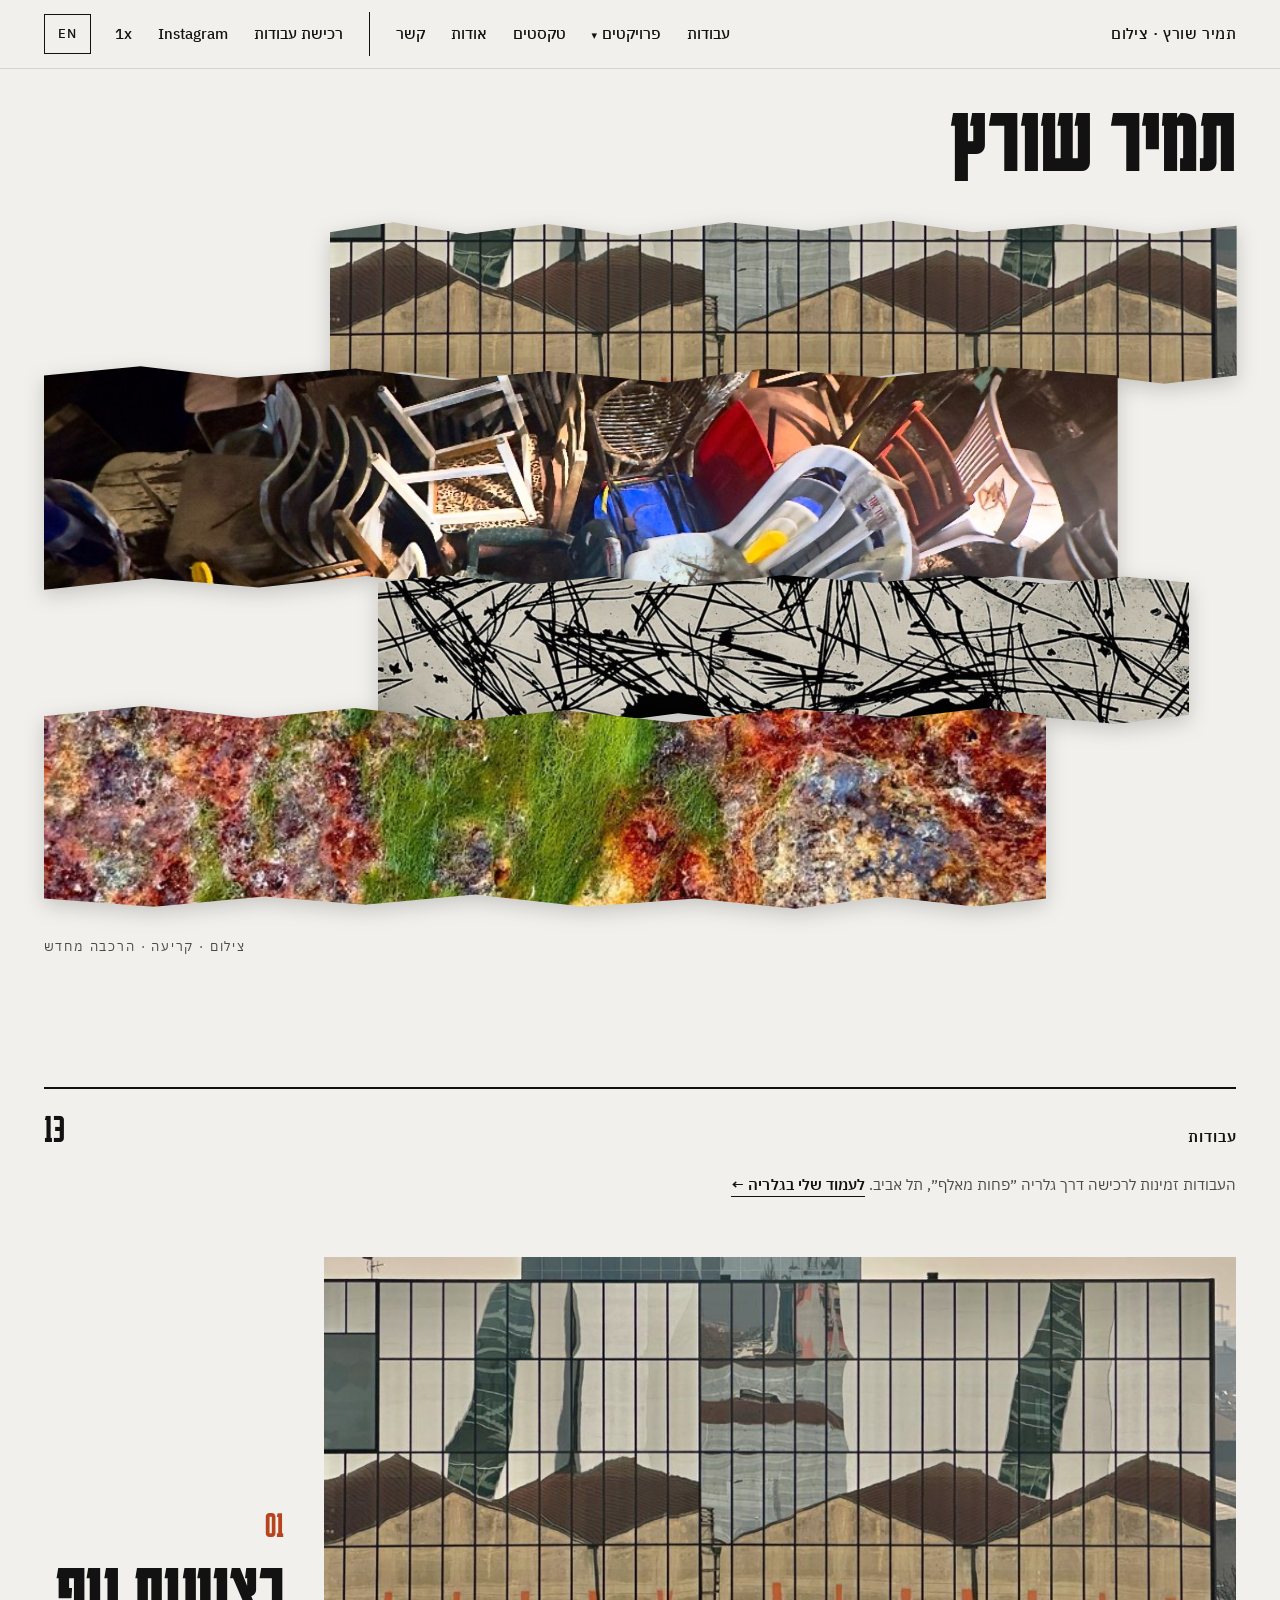
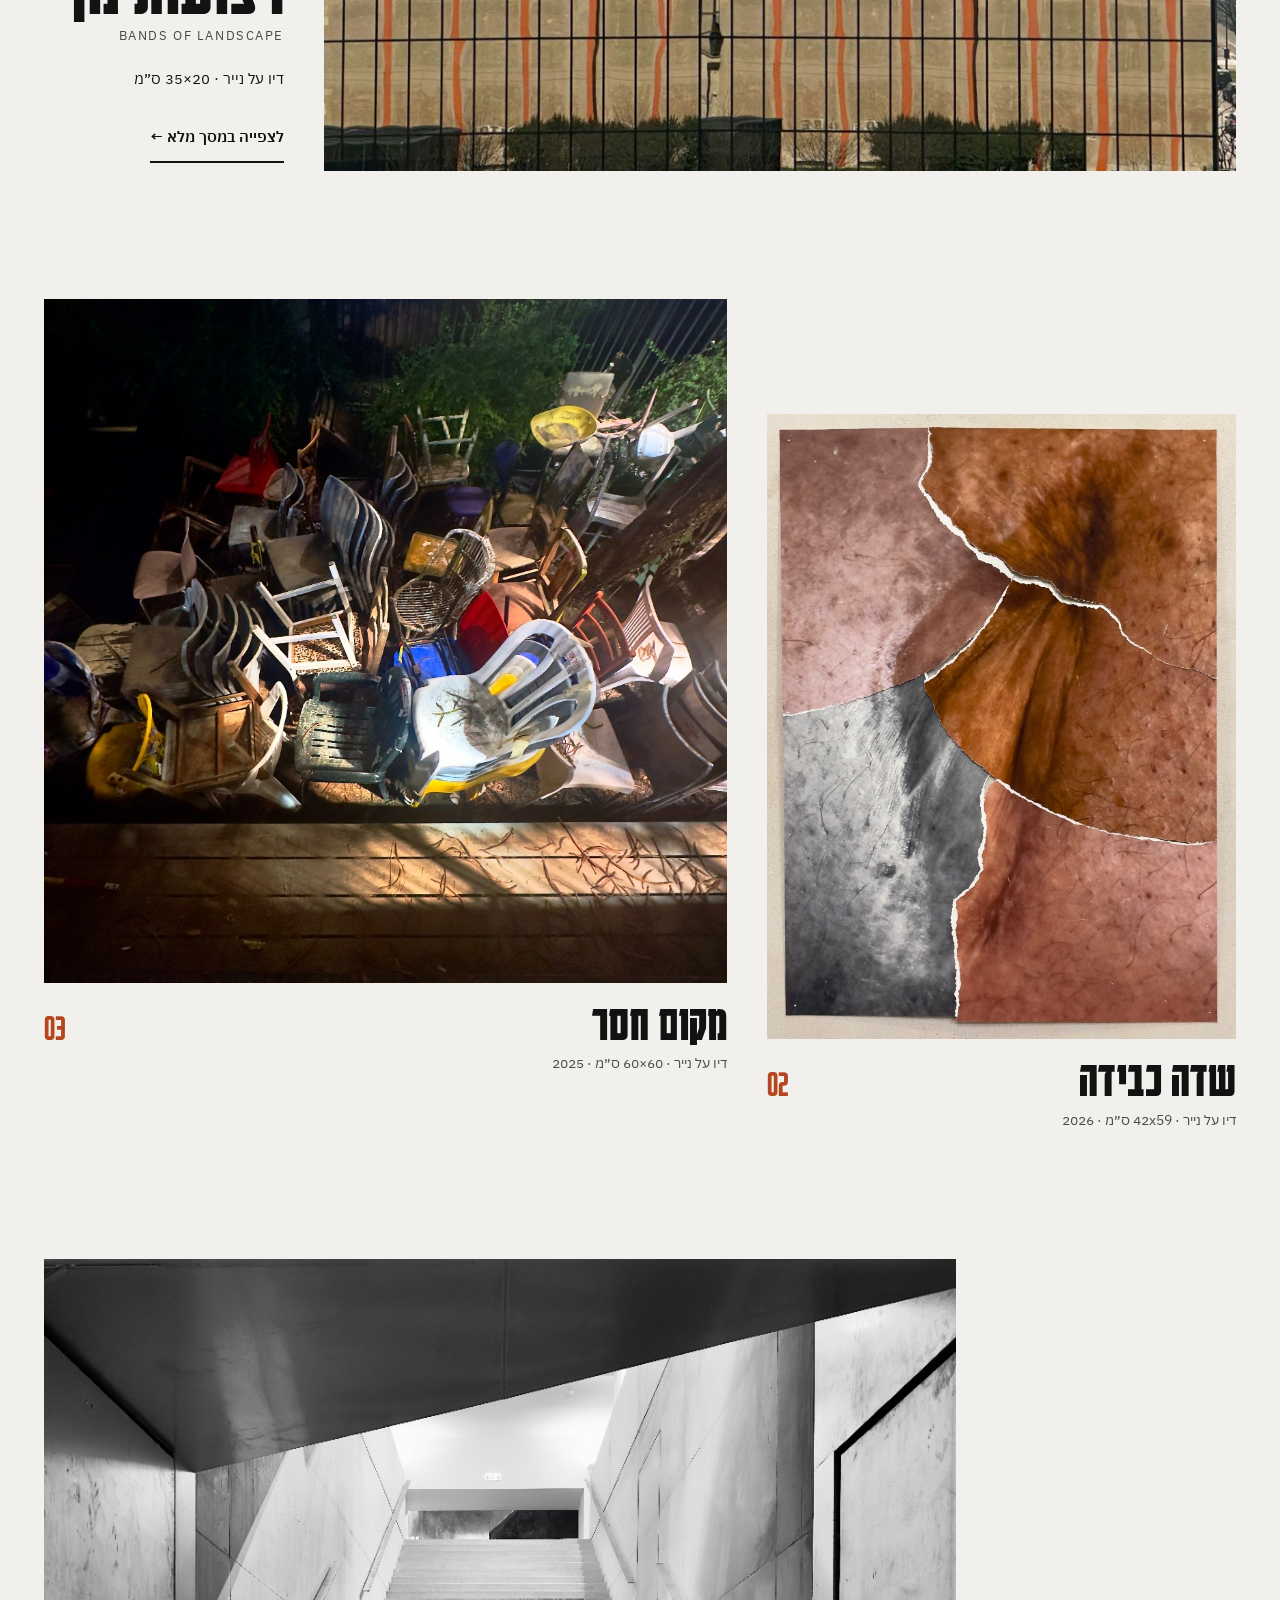
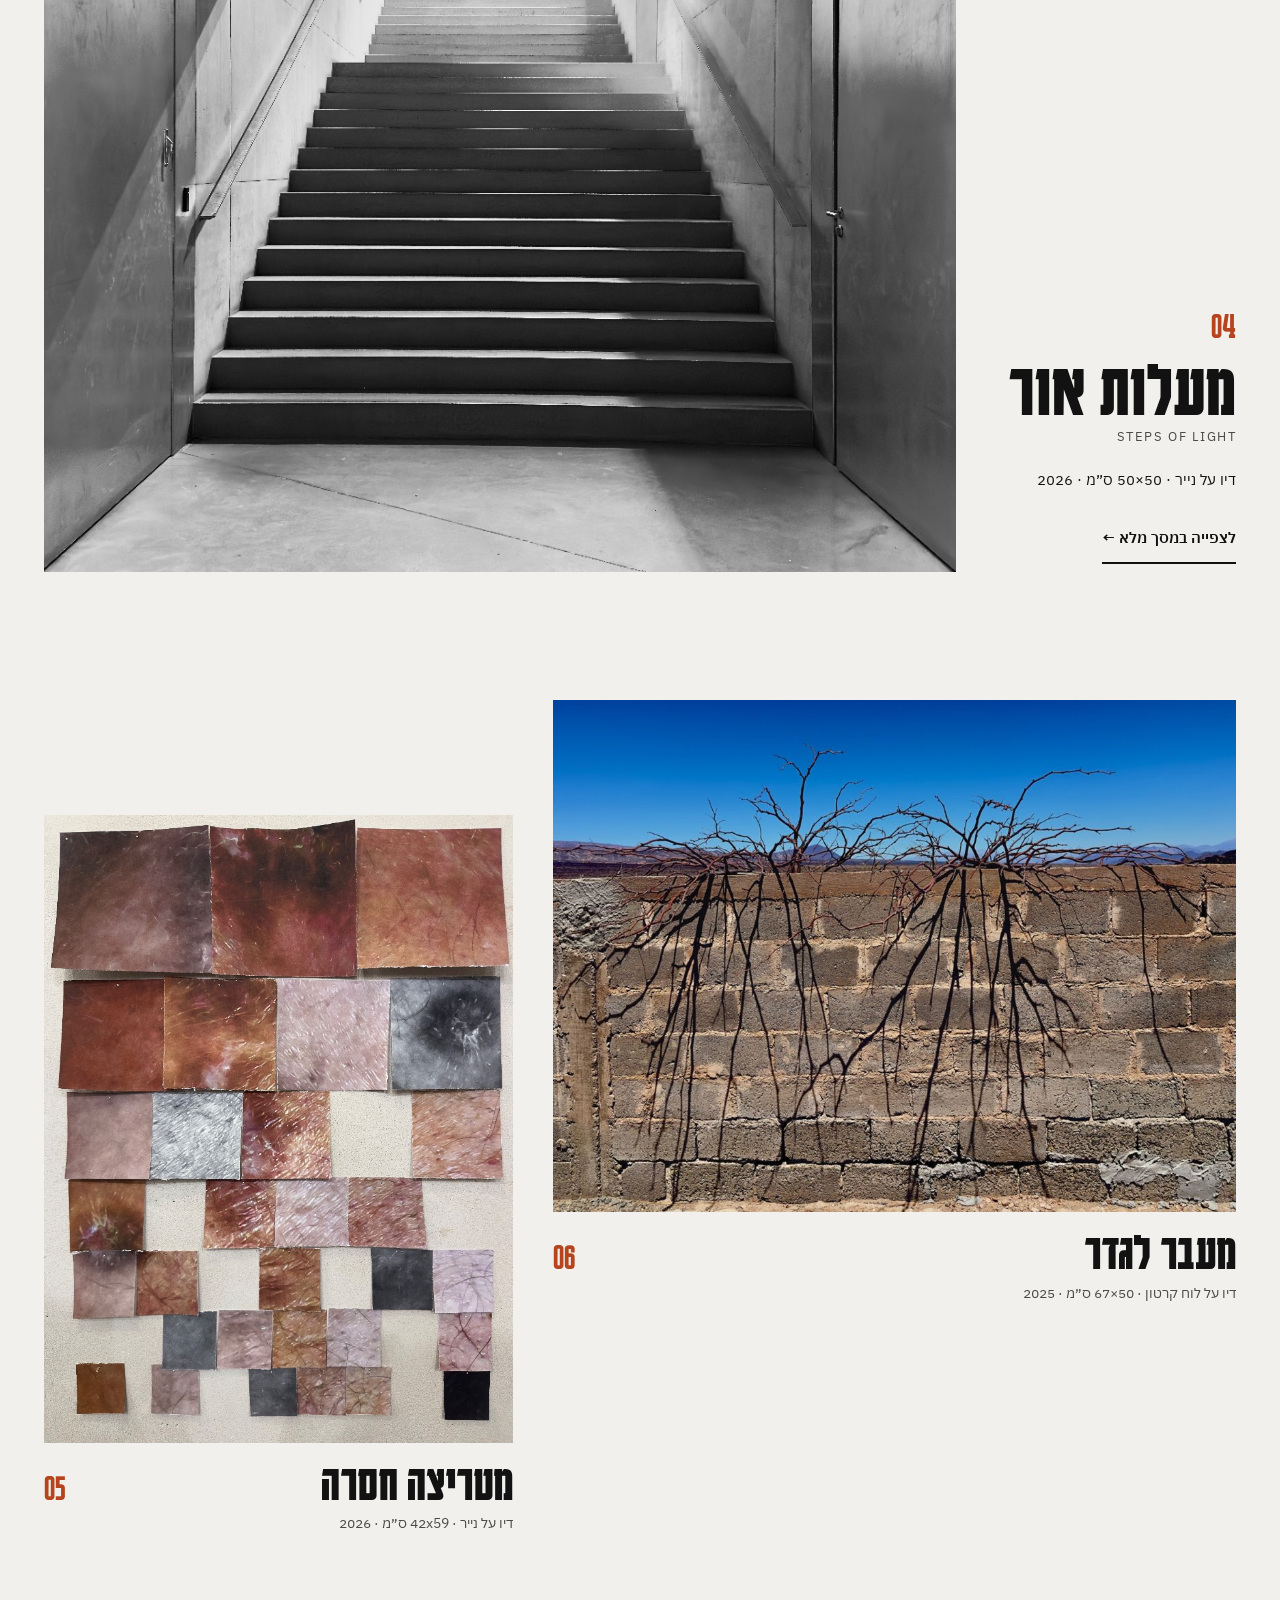
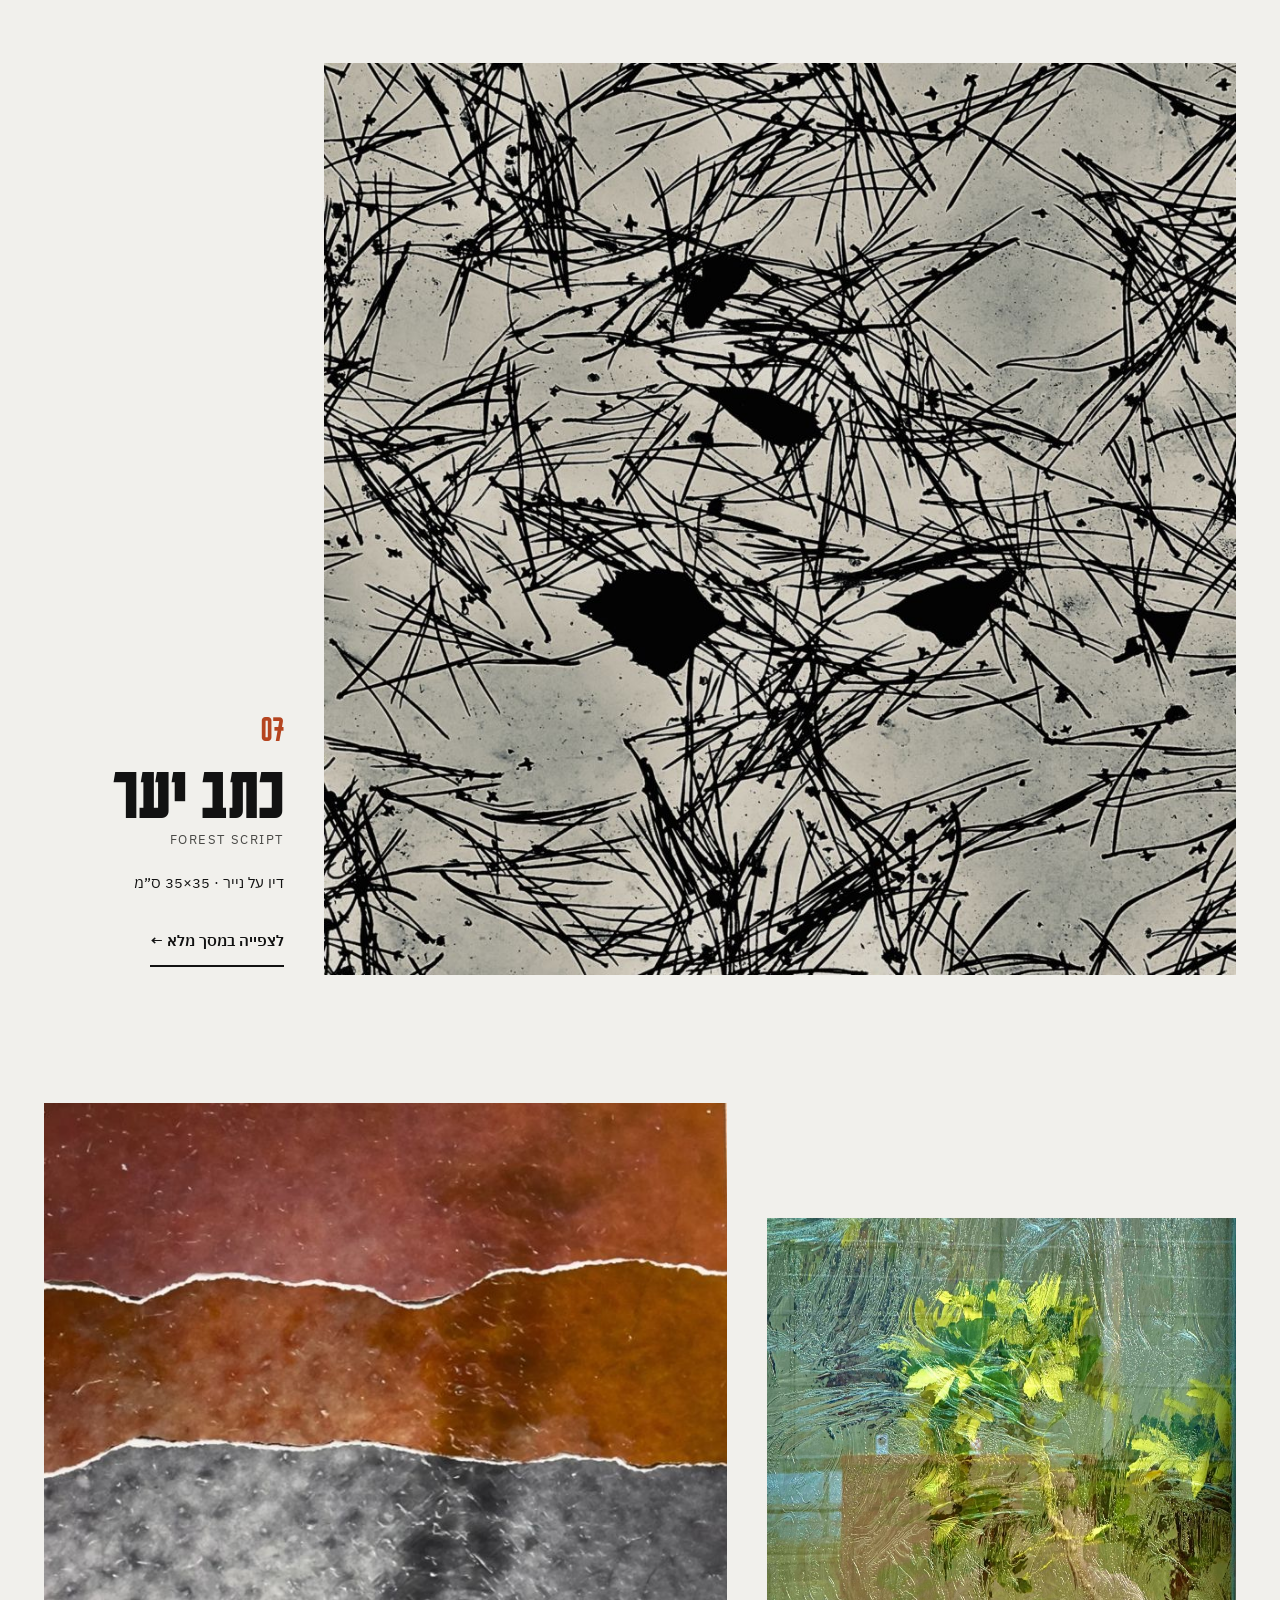
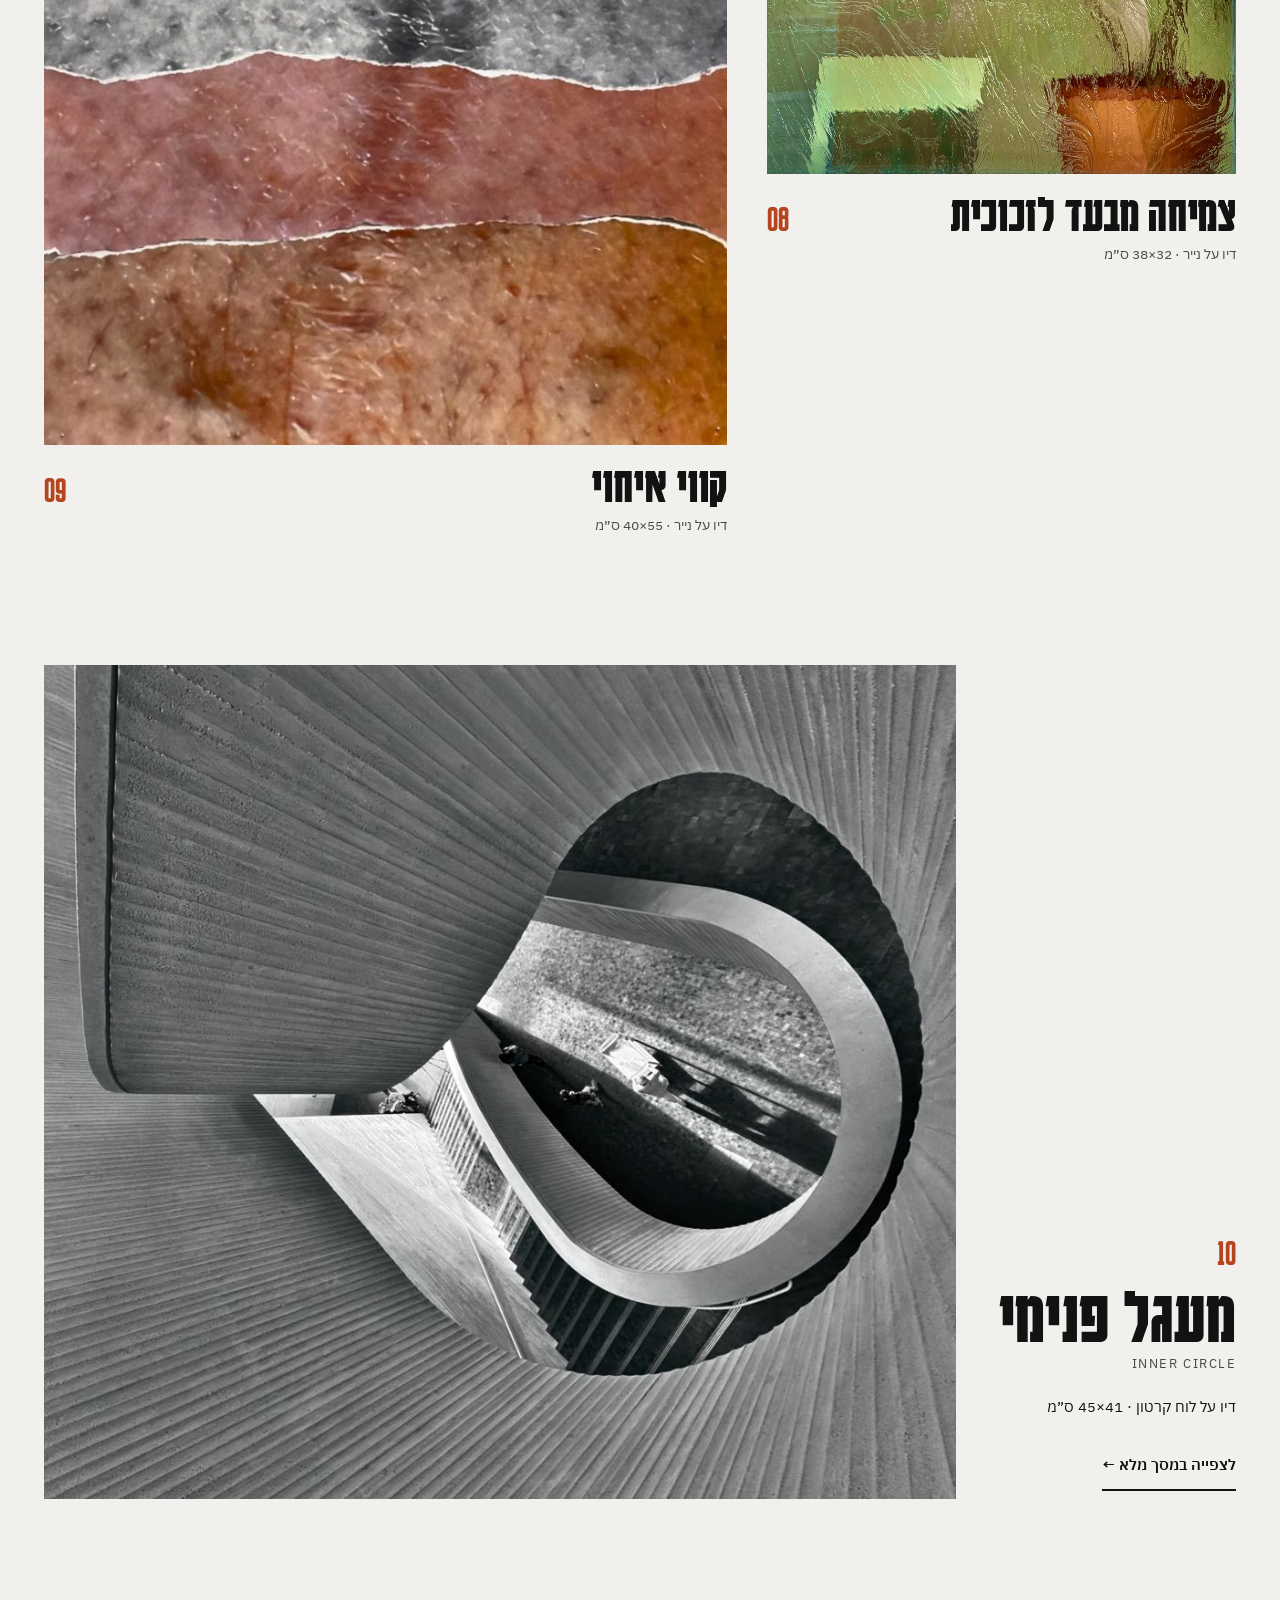
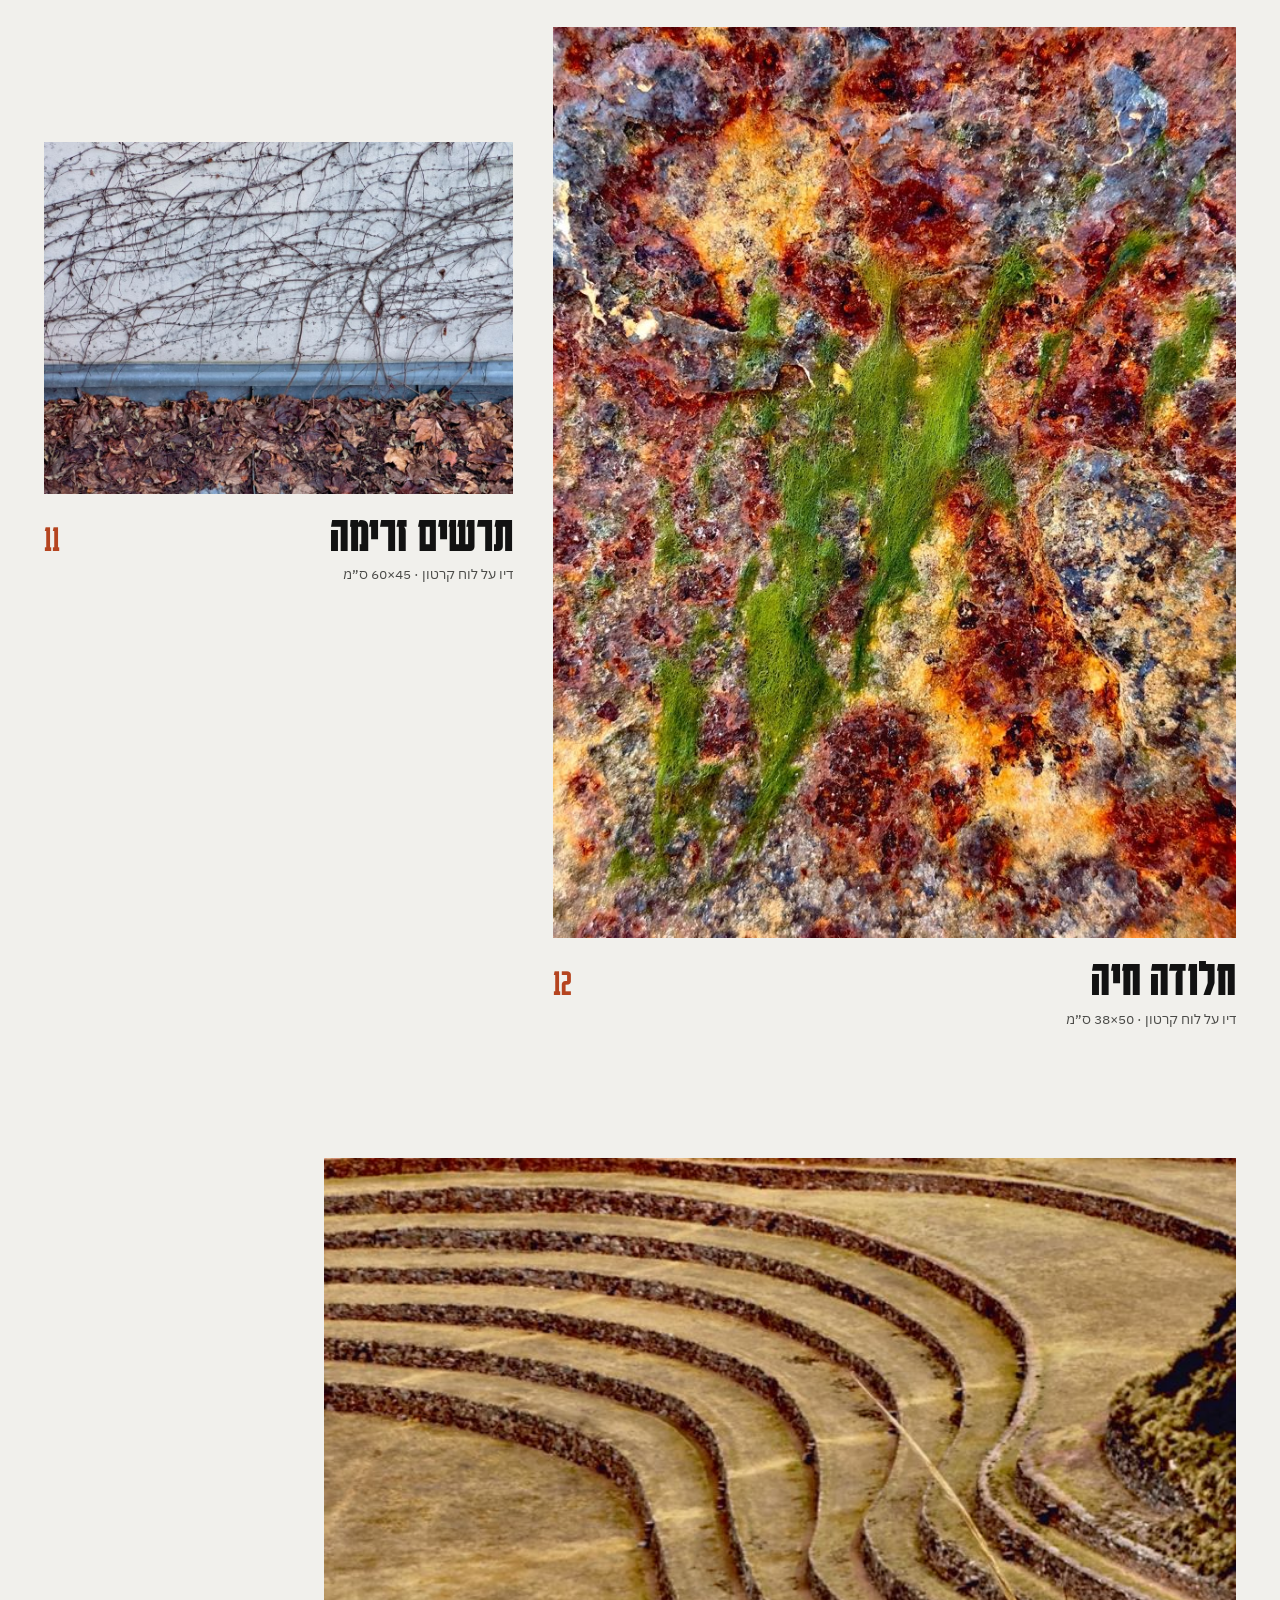
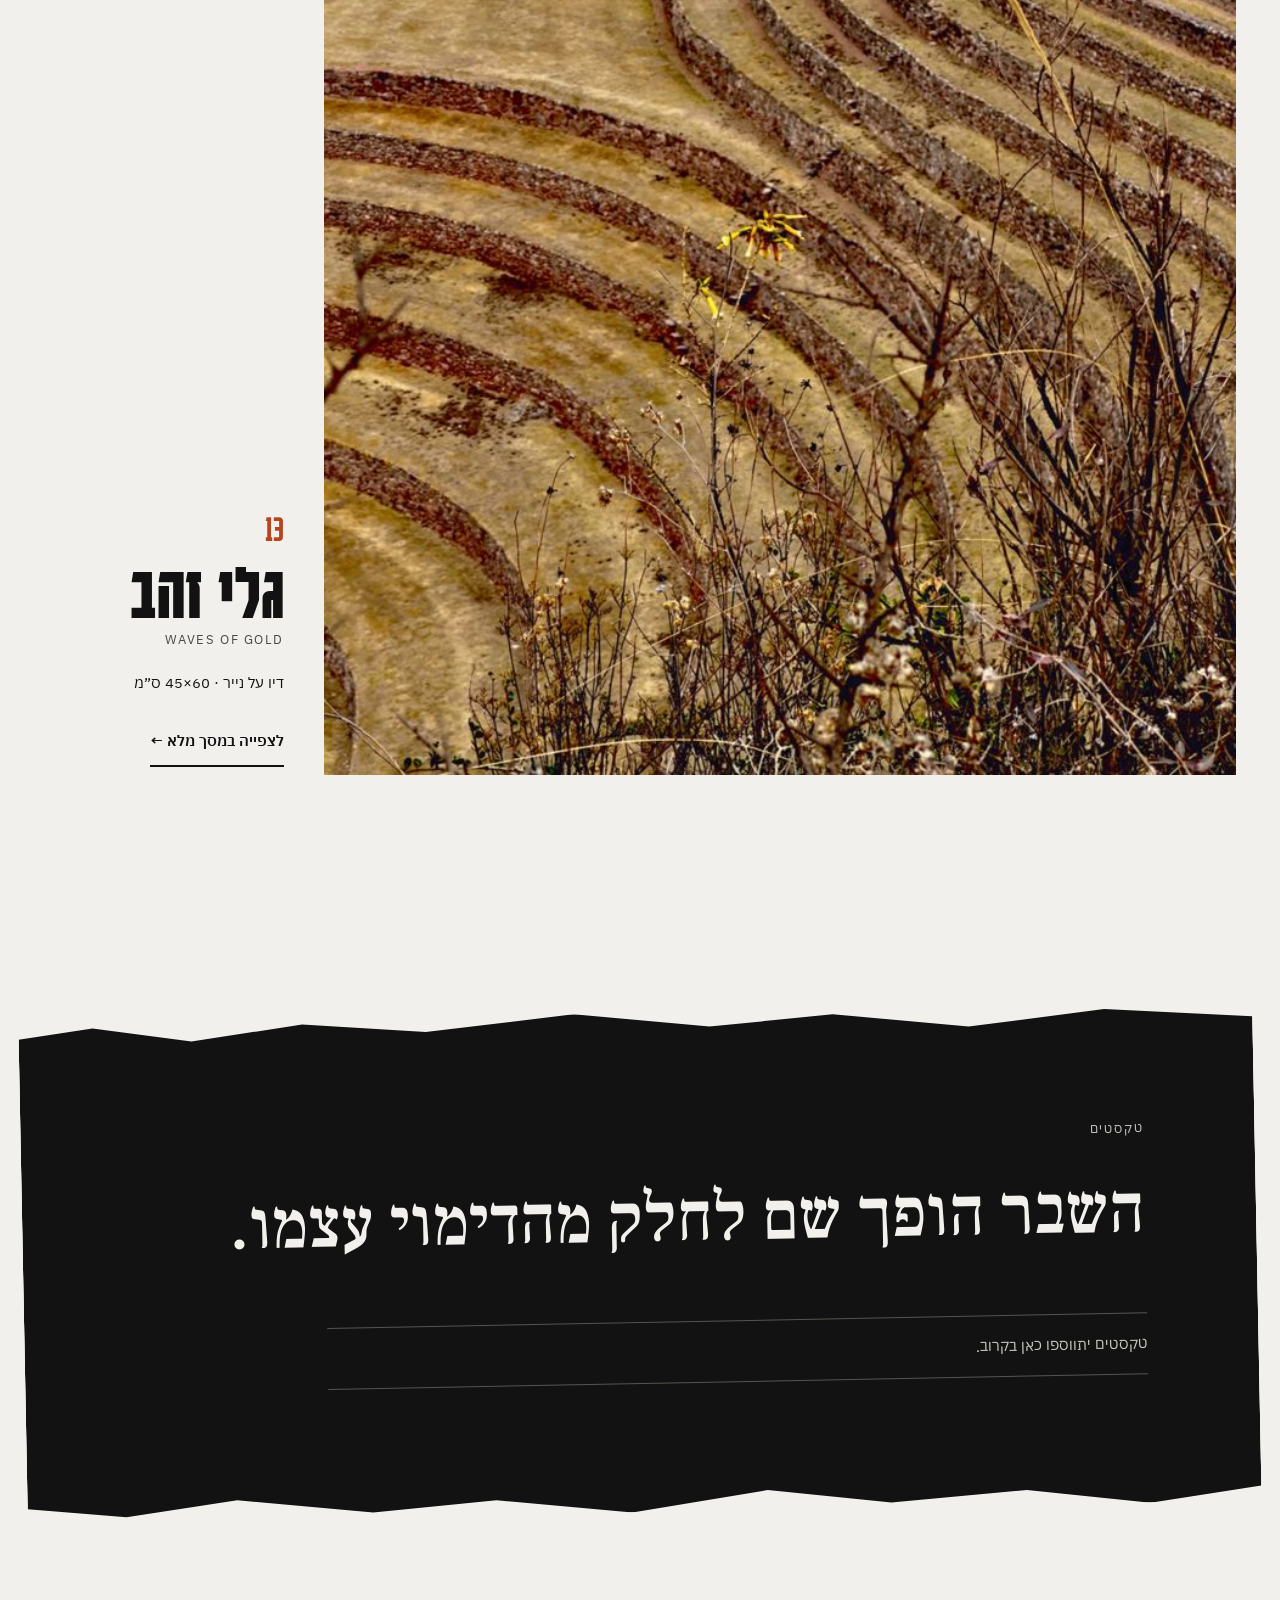
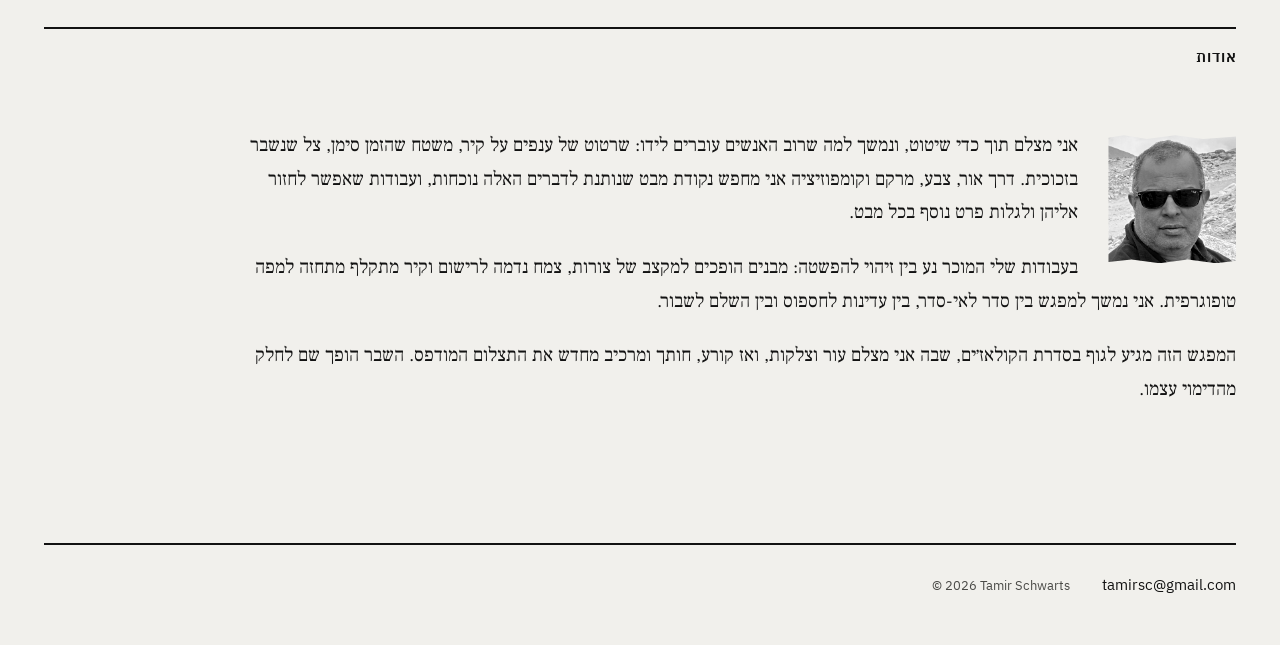
==== index.html @ be144eca "Add per-work display size (auto, large, medium, small) Co-Authored-By: Claude Fable 5.2 <noreply@ant" ====
<!doctype html>
<html lang="he" dir="rtl">
<head>
<meta charset="utf-8">
<meta name="viewport" content="width=device-width, initial-scale=1">
<title>תמיר שורץ · צילום</title>
<meta name="description" content="תמיר שורץ, צלם. עבודות, סדרות וטקסטים. Tamir Schwarts, photographer.">
<meta property="og:title" content="תמיר שורץ · צילום">
<meta property="og:type" content="website">
<meta property="og:image" content="photos/beyond-the-fence-s.jpg">
<link rel="preconnect" href="https://fonts.googleapis.com">
<link rel="preconnect" href="https://fonts.gstatic.com" crossorigin>
<link rel="stylesheet" href="https://fonts.googleapis.com/css2?family=Karantina:wght@400;700&family=IBM+Plex+Sans+Hebrew:wght@400;500;600&family=Frank+Ruhl+Libre:wght@400;500&display=swap">
<link rel="stylesheet" href="assets/style.css?v=20261114183722">
</head>
<body>
<a class="skip" href="#works" data-ui="skip">דלג לעבודות</a>

<nav class="nav">
  <a class="nav-name" href="#top" data-bind="navname"></a>
  <div class="nav-links">
    <a href="#works" data-ui="works">עבודות</a>
    <button type="button" class="nav-btn" id="nav-proj-btn" aria-expanded="false" aria-controls="nav-sub" data-ui="projects" hidden>פרויקטים</button>
    <a href="#writing" data-ui="writing">טקסטים</a>
    <a href="#about" data-ui="about">אודות</a>
    <a href="#contact" data-ui="contact">קשר</a>
    <span class="nav-ext" id="nav-ext"></span>
  </div>
  <button type="button" class="lang" id="lang" aria-label="Switch to English">EN</button>
  <div class="nav-sub" id="nav-sub" hidden></div>
</nav>

<header class="hero" id="top">
  <h1 class="hero-name" id="hero-name"></h1>
  <div class="strips" id="strips"></div>
  <div class="hero-foot">
    <p class="tagline" data-bind="tagline"></p>
    <p class="motto" data-ui="motto">צילום · קריעה · הרכבה מחדש</p>
  </div>
</header>

<main>
  <section class="works" id="works">
    <div class="rule">
      <h2 data-ui="works">עבודות</h2>
      <span class="count" id="count"></span>
    </div>
    <p class="shop-note" id="shop-note"></p>
    <h3 class="proj-title" id="proj-title"></h3>
    <p class="proj-desc" id="proj-desc"></p>
    <div id="plates"></div>
  </section>

  <section class="writing" id="writing">
    <div class="slip">
      <p class="eyebrow" data-ui="writing">טקסטים</p>
      <blockquote data-bind="quote"></blockquote>
      <ul class="text-list" id="text-list"></ul>
    </div>
  </section>

  <section class="about" id="about">
    <div class="rule"><h2 data-ui="about">אודות</h2></div>
    <div class="about-grid">
      <img id="portrait" alt="" loading="lazy">
      <div class="about-body" id="about-body"></div>
    </div>
  </section>
</main>

<footer class="foot" id="contact">
  <div class="foot-links" id="foot-links"></div>
</footer>

<dialog class="viewer" id="viewer" aria-label="work">
  <button type="button" class="v-close" id="v-close" aria-label="Close">×</button>
  <button type="button" class="v-nav v-prev" id="v-prev" aria-label="Previous">→</button>
  <img id="v-img" alt="">
  <button type="button" class="v-nav v-next" id="v-next" aria-label="Next">←</button>
  <div class="v-cap">
    <span class="v-num" id="v-num"></span>
    <span class="v-title" id="v-title"></span>
    <span class="v-meta" id="v-meta"></span>
  </div>
</dialog>

<dialog class="reader" id="reader">
  <button type="button" class="v-close" id="r-close" aria-label="Close">×</button>
  <article id="r-body"></article>
</dialog>

<script src="assets/app.js?v=20261114183722"></script>
</body>
</html>
---- assets/style.css ----
:root {
  --paper: #f1f0ec;
  --ink: #121212;
  --mute: #4a4a47;
  --accent: #b5441f;
  --pad: clamp(18px, 3.4vw, 48px);
  --display: 'Karantina', 'Arial Narrow', sans-serif;
  --sans: 'IBM Plex Sans Hebrew', system-ui, sans-serif;
  --serif: 'Frank Ruhl Libre', Georgia, serif;
}
* { box-sizing: border-box; }
html { scroll-behavior: smooth; overflow-x: clip; scroll-padding-top: 96px; }
body { margin: 0; background: var(--paper); color: var(--ink); font-family: var(--sans); font-size: 16px; line-height: 1.6; overflow-x: clip; }
img { display: block; max-width: 100%; }
a { color: inherit; text-decoration: none; }
a:hover { color: var(--accent); }
button { font: inherit; color: inherit; cursor: pointer; }
:focus-visible { outline: 3px solid var(--accent); outline-offset: 3px; }
.skip { position: absolute; inset-inline-start: -999px; top: 0; background: var(--ink); color: var(--paper); padding: 10px 16px; z-index: 50; }
.skip:focus { inset-inline-start: 0; }

/* nav */
.nav { position: sticky; top: 0; z-index: 20; background: var(--paper); border-bottom: 1px solid #d6d4cc; display: flex; justify-content: space-between; align-items: center; flex-wrap: wrap; gap: 4px 24px; padding: 12px var(--pad); font-size: 15px; font-weight: 500; }
.nav-name { letter-spacing: .04em; }
.nav-links { display: flex; flex-wrap: wrap; align-items: center; gap: 4px 26px; margin-inline-start: auto; }
.nav-btn { background: none; border: 0; padding: 10px 0; font-weight: 500; }
.nav-btn::after { content: '▾'; display: inline-block; margin-inline-start: 5px; font-size: 11px; transition: transform .2s; }
.nav-btn[aria-expanded="true"]::after { transform: rotate(180deg); }
.nav-btn:hover { color: var(--accent); }
.nav-btn[hidden], .nav-sub[hidden] { display: none; }
.nav-sub { order: 9; flex-basis: 100%; display: flex; flex-wrap: wrap; gap: 0 28px; padding: 6px 0 4px; border-top: 1px solid #d6d4cc; font-family: var(--display); font-size: 30px; line-height: 1; }
.nav-sub a { padding: 9px 0; }
.nav-sub a[aria-current] { color: var(--accent); }
.nav-ext { display: contents; }
.nav-ext a:first-child { border-inline-start: 1.5px solid var(--ink); padding-inline-start: 26px; }
.nav-links a { padding: 10px 0; }
.lang { background: none; border: 1.5px solid var(--ink); padding: 8px 13px; min-width: 44px; min-height: 40px; font-size: 13px; letter-spacing: .08em; }
.lang:hover { background: var(--ink); color: var(--paper); }

/* hero */
.hero { padding: 0 var(--pad) clamp(48px, 7vw, 90px); }
.hero-name { margin: 0; padding-top: clamp(8px, 2vw, 28px); font-family: var(--display); font-weight: 700; font-size: clamp(54px, 7.5vw, 112px); line-height: .9; letter-spacing: 0; }
.hero-name span { display: inline; }
.hero-name span + span::before { content: ' '; }
html[lang="en"] .hero-name { text-transform: uppercase; }
.strips { position: relative; margin-top: clamp(20px, 3vw, 44px); display: flex; flex-direction: column; }
.strip { display: block; padding: 0; border: 0; background: none; margin-top: -22px; will-change: transform; filter: drop-shadow(0 6px 10px rgba(0,0,0,.18)); }
.strip:first-child { margin-top: 0; }
.strip span { display: block; height: 100%; overflow: hidden; }
.strip img { width: 100%; height: 100%; object-fit: cover; transition: transform .6s ease; }
.strip:hover img { transform: scale(1.04); }
.strip:nth-child(1) { height: clamp(110px, 13vw, 200px); width: 76%; }
.strip:nth-child(2) { height: clamp(140px, 18vw, 270px); width: 90%; margin-inline-start: 10%; }
.strip:nth-child(3) { height: clamp(100px, 12vw, 180px); width: 68%; margin-inline-start: 4%; }
.strip:nth-child(4) { height: clamp(130px, 16vw, 240px); width: 84%; margin-inline-start: 16%; }
.strip:nth-child(1) span { clip-path: polygon(0 8%, 7% 2%, 15% 9%, 24% 3%, 33% 10%, 44% 2%, 53% 7%, 62% 1%, 71% 8%, 82% 3%, 91% 9%, 100% 4%, 100% 94%, 92% 99%, 83% 93%, 73% 98%, 64% 92%, 55% 99%, 45% 94%, 36% 100%, 26% 93%, 17% 98%, 8% 92%, 0 97%); }
.strip:nth-child(2) span { clip-path: polygon(0 5%, 9% 1%, 18% 6%, 29% 2%, 38% 7%, 47% 3%, 58% 8%, 67% 2%, 78% 6%, 88% 1%, 100% 5%, 100% 96%, 90% 92%, 80% 98%, 69% 93%, 60% 99%, 49% 94%, 40% 98%, 30% 92%, 20% 97%, 10% 93%, 0 98%); }
.strip:nth-child(3) span { clip-path: polygon(0 7%, 8% 2%, 19% 8%, 28% 3%, 39% 9%, 50% 2%, 61% 7%, 72% 2%, 83% 8%, 92% 3%, 100% 7%, 100% 93%, 91% 99%, 81% 94%, 70% 100%, 59% 93%, 48% 98%, 37% 92%, 27% 99%, 16% 94%, 7% 99%, 0 94%); }
.strip:nth-child(4) span { clip-path: polygon(0 6%, 10% 1%, 21% 7%, 31% 2%, 42% 8%, 52% 3%, 63% 9%, 74% 2%, 85% 7%, 94% 2%, 100% 6%, 100% 95%, 93% 99%, 84% 94%, 75% 100%, 65% 95%, 54% 99%, 43% 93%, 32% 98%, 22% 94%, 11% 99%, 0 95%); }
.hero-foot { display: flex; justify-content: flex-end; align-items: baseline; flex-wrap: wrap; gap: 12px 32px; margin-top: 28px; }
.tagline:empty { display: none; }
.tagline { margin: 0; max-width: 34em; font-size: clamp(16px, 1.4vw, 19px); }
.motto { margin: 0; font-size: 13px; letter-spacing: .14em; text-transform: uppercase; color: var(--mute); }

/* section rule */
.rule { display: flex; justify-content: space-between; align-items: baseline; border-top: 2px solid var(--ink); padding-top: 16px; margin-bottom: clamp(32px, 5vw, 60px); }
.rule h2 { margin: 0; font-size: 15px; font-weight: 600; letter-spacing: .06em; }
.count { font-family: var(--display); font-size: 44px; line-height: 1; }

/* works */
.proj-title { margin: 0 0 14px; font-family: var(--display); font-weight: 700; font-size: clamp(48px, 6vw, 84px); line-height: .9; }
.proj-title:empty { display: none; }
.proj-desc { margin: 0 0 clamp(32px, 5vw, 60px); max-width: 40em; font-family: var(--serif); font-size: clamp(18px, 1.5vw, 21px); line-height: 1.7; white-space: pre-line; }
.proj-desc:empty { display: none; }
.shop-note { margin: calc(-1 * clamp(12px, 3vw, 36px)) 0 clamp(32px, 5vw, 60px); font-size: 15px; color: var(--mute); }
.shop-note:empty { display: none; }
.shop-note a { color: var(--ink); font-weight: 600; border-bottom: 1.5px solid var(--ink); padding-bottom: 2px; white-space: nowrap; }
.shop-note a:hover { color: var(--accent); border-color: var(--accent); }
.works { padding: 40px var(--pad) clamp(60px, 9vw, 110px); }
.plate { margin-bottom: clamp(70px, 10vw, 130px); }
.plate-one { display: flex; flex-wrap: wrap; gap: 24px 40px; align-items: flex-end; }
.plate-one.flip { flex-direction: row-reverse; }
.plate-one .frame { flex: 999 1 520px; }
.plate-one .cap { flex: 1 1 240px; padding-bottom: 8px; }
.plate-two { display: flex; flex-wrap: wrap; gap: 48px 40px; align-items: flex-start; }
.plate-two.flip { flex-direction: row-reverse; }
.plate-two .work:first-child { flex: 1 1 280px; padding-top: clamp(0px, 9vw, 130px); }
.plate-two .work:last-child { flex: 1.5 1 400px; }
.work { min-width: 0; }
.plate-two:has(.sz-small, .sz-medium) { justify-content: space-between; }
.plate-two .work.sz-small { flex: 0 1 32%; }
.plate-two .work.sz-medium { flex: 0 1 56%; }
.plate-one.sz-medium .frame { flex: 0 1 56%; }
.plate-one.sz-small .frame { flex: 0 1 32%; }
.frame { position: relative; display: block; width: 100%; padding: 0; border: 0; background: #dedcd5; min-width: 0; cursor: zoom-in; }
.frame img { width: 100%; height: auto; transition: opacity .5s ease; }
.frame:hover img { opacity: .9; }
.cap .n { display: block; margin-bottom: 10px; font-family: var(--display); font-size: 40px; line-height: 1; color: var(--accent); }
.cap h3 { margin: 0 0 4px; font-family: var(--display); font-weight: 700; font-size: clamp(54px, 6vw, 90px); line-height: .9; }
.cap .alt { margin: 0 0 20px; font-size: 13px; letter-spacing: .12em; text-transform: uppercase; color: var(--mute); }
.cap .meta { margin: 0; font-size: 15px; }
.open { display: inline-block; margin-top: 22px; padding: 12px 0; border: 0; border-bottom: 2px solid var(--ink); background: none; font-weight: 600; font-size: 15px; }
.open:hover { color: var(--accent); border-color: var(--accent); }
.cap-row { display: flex; justify-content: space-between; align-items: baseline; gap: 16px; margin-top: 14px; }
.cap-row h3 { margin: 0; font-family: var(--display); font-weight: 700; font-size: clamp(40px, 4vw, 56px); line-height: 1; }
.cap-row .n { font-family: var(--display); font-size: 40px; line-height: 1; color: var(--accent); }
.sub { margin: 4px 0 0; font-size: 14px; color: var(--mute); }

/* writing */
.writing { padding: 0 clamp(8px, 1.8vw, 24px) clamp(70px, 9vw, 120px); }
.slip { background: var(--ink); color: var(--paper); padding: clamp(70px, 9vw, 120px) 9% clamp(80px, 10vw, 130px); transform: rotate(-1.1deg); clip-path: polygon(0 3%, 6% 1%, 14% 4%, 23% 1%, 33% 3%, 45% 0, 56% 3%, 66% 1%, 77% 4%, 88% 1%, 100% 3%, 100% 97%, 91% 100%, 81% 97%, 70% 99%, 60% 96%, 49% 100%, 38% 97%, 28% 99%, 17% 96%, 8% 99%, 0 97%); }
.eyebrow { margin: 0 0 32px; font-size: 13px; letter-spacing: .14em; color: #c9c7c0; }
.slip blockquote { margin: 0; max-width: 16em; font-family: var(--serif); font-weight: 500; font-size: clamp(34px, 5.4vw, 80px); line-height: 1.12; }
.text-list { list-style: none; margin: clamp(40px, 5vw, 70px) 0 0; padding: 0; max-width: 820px; }
.text-list li { border-top: 1px solid #55554f; }
.text-list li:last-child { border-bottom: 1px solid #55554f; }
.text-list a { display: flex; justify-content: space-between; align-items: baseline; gap: 20px; padding: 18px 0; font-family: var(--serif); font-size: clamp(20px, 2.2vw, 28px); }
.text-list a:hover { color: #f0a47f; }
.text-list time { font-family: var(--sans); font-size: 13px; color: #c9c7c0; white-space: nowrap; }
.text-list .empty { padding: 18px 0; color: #c9c7c0; font-size: 15px; }

/* about */
.about { padding: 0 var(--pad) clamp(70px, 9vw, 120px); }
.about-grid { display: flow-root; max-width: 62em; }
.about-grid img { float: inline-start; width: clamp(96px, 10vw, 128px); aspect-ratio: 1; object-fit: cover; margin-block: 6px 12px; margin-inline-end: clamp(18px, 2.4vw, 32px); filter: grayscale(1) contrast(1.05); clip-path: polygon(0 2%, 12% 0, 30% 3%, 52% 0, 74% 3%, 100% 1%, 100% 98%, 84% 100%, 62% 97%, 40% 100%, 18% 97%, 0 99%); }
.about-body { font-family: var(--serif); font-size: clamp(18px, 1.5vw, 21px); line-height: 1.75; }
.about-body p { margin: 0 0 1.1em; }
html[lang="en"] .about-body { font-family: var(--sans); font-size: 14px; line-height: 1.7; }

/* footer */
.foot { border-top: 2px solid var(--ink); margin: 0 var(--pad); padding: 20px 0 40px; }
.foot-links { display: flex; flex-wrap: wrap; align-items: baseline; gap: 4px 32px; font-size: 15px; }
.foot-links small { margin-inline-start: auto; }
.foot-links a { padding: 8px 0; }
.foot-links small { color: var(--mute); font-size: 13px; padding-top: 8px; }

/* viewer */
dialog { border: 0; padding: 0; max-width: none; max-height: none; }
dialog::backdrop { background: #0c0c0c; }
.viewer[open] { display: grid; grid-template: 1fr auto / auto 1fr auto; width: 100vw; height: 100vh; height: 100dvh; background: #0c0c0c; color: #f1f0ec; }
.viewer img { grid-area: 1 / 1 / 2 / 4; place-self: center; max-width: 100%; max-height: 100%; min-height: 0; object-fit: contain; padding: clamp(12px, 3vw, 44px) clamp(12px, 6vw, 96px) 0; }
.v-close { position: absolute; top: 10px; inset-inline-end: 12px; z-index: 3; width: 48px; height: 48px; background: none; border: 0; font-size: 34px; line-height: 1; color: inherit; }
.v-nav { z-index: 2; align-self: center; width: 52px; height: 72px; background: none; border: 0; font-size: 26px; color: #f1f0ec; }
.v-prev { grid-area: 1 / 1; }
.v-next { grid-area: 1 / 3; }
.v-nav:hover, .v-close:hover { color: #f0a47f; }
.v-cap { grid-area: 2 / 1 / 3 / 4; display: flex; flex-wrap: wrap; align-items: baseline; gap: 6px 22px; padding: 16px var(--pad) 20px; font-size: 14px; }
.v-num { font-family: var(--display); font-size: 30px; line-height: 1; color: #f0a47f; }
.v-title { font-family: var(--display); font-weight: 700; font-size: 34px; line-height: 1; }
.v-meta { color: #c9c7c0; }

/* reader */
.reader[open] { width: 100vw; height: 100vh; height: 100dvh; background: var(--paper); color: var(--ink); overflow-y: auto; }
.reader article { max-width: 680px; margin: 0 auto; padding: clamp(80px, 10vw, 130px) 24px 120px; }
.reader h1 { margin: 0 0 12px; font-family: var(--display); font-weight: 700; font-size: clamp(64px, 9vw, 120px); line-height: .88; }
.reader time { display: block; margin-bottom: 44px; font-size: 13px; letter-spacing: .1em; color: var(--mute); }
.reader p { margin: 0 0 1.2em; font-family: var(--serif); font-size: clamp(19px, 1.6vw, 22px); line-height: 1.8; white-space: pre-line; }
.reader figure { margin: 48px calc(-1 * clamp(0px, 8vw, 120px)); }
.reader figcaption { margin-top: 10px; font-size: 13px; color: var(--mute); }

@media (max-width: 640px) {
  .plate-two .work, .plate-one .frame { flex-basis: 100% !important; }
  html { scroll-padding-top: 110px; }
  .nav { padding: 8px var(--pad) 4px; }
  .nav-links { flex-wrap: nowrap; width: 100%; overflow-x: auto; white-space: nowrap; gap: 20px; scrollbar-width: none; font-size: 14px; }
  .nav-links::-webkit-scrollbar { display: none; }
  .nav-ext a:first-child { padding-inline-start: 20px; }
  .lang { order: 1; min-height: 36px; padding: 5px 11px; }
  .nav-links { order: 2; margin-inline-start: 0; }
  .v-nav { position: absolute; bottom: 64px; height: 48px; }
  .v-prev { inset-inline-start: 4px; } .v-next { inset-inline-end: 4px; }
  .viewer img { padding: 56px 8px 0; }
}
@media (prefers-reduced-motion: reduce) {
  html { scroll-behavior: auto; }
  .strip, .strip img, .frame img { transition: none; transform: none !important; }
}
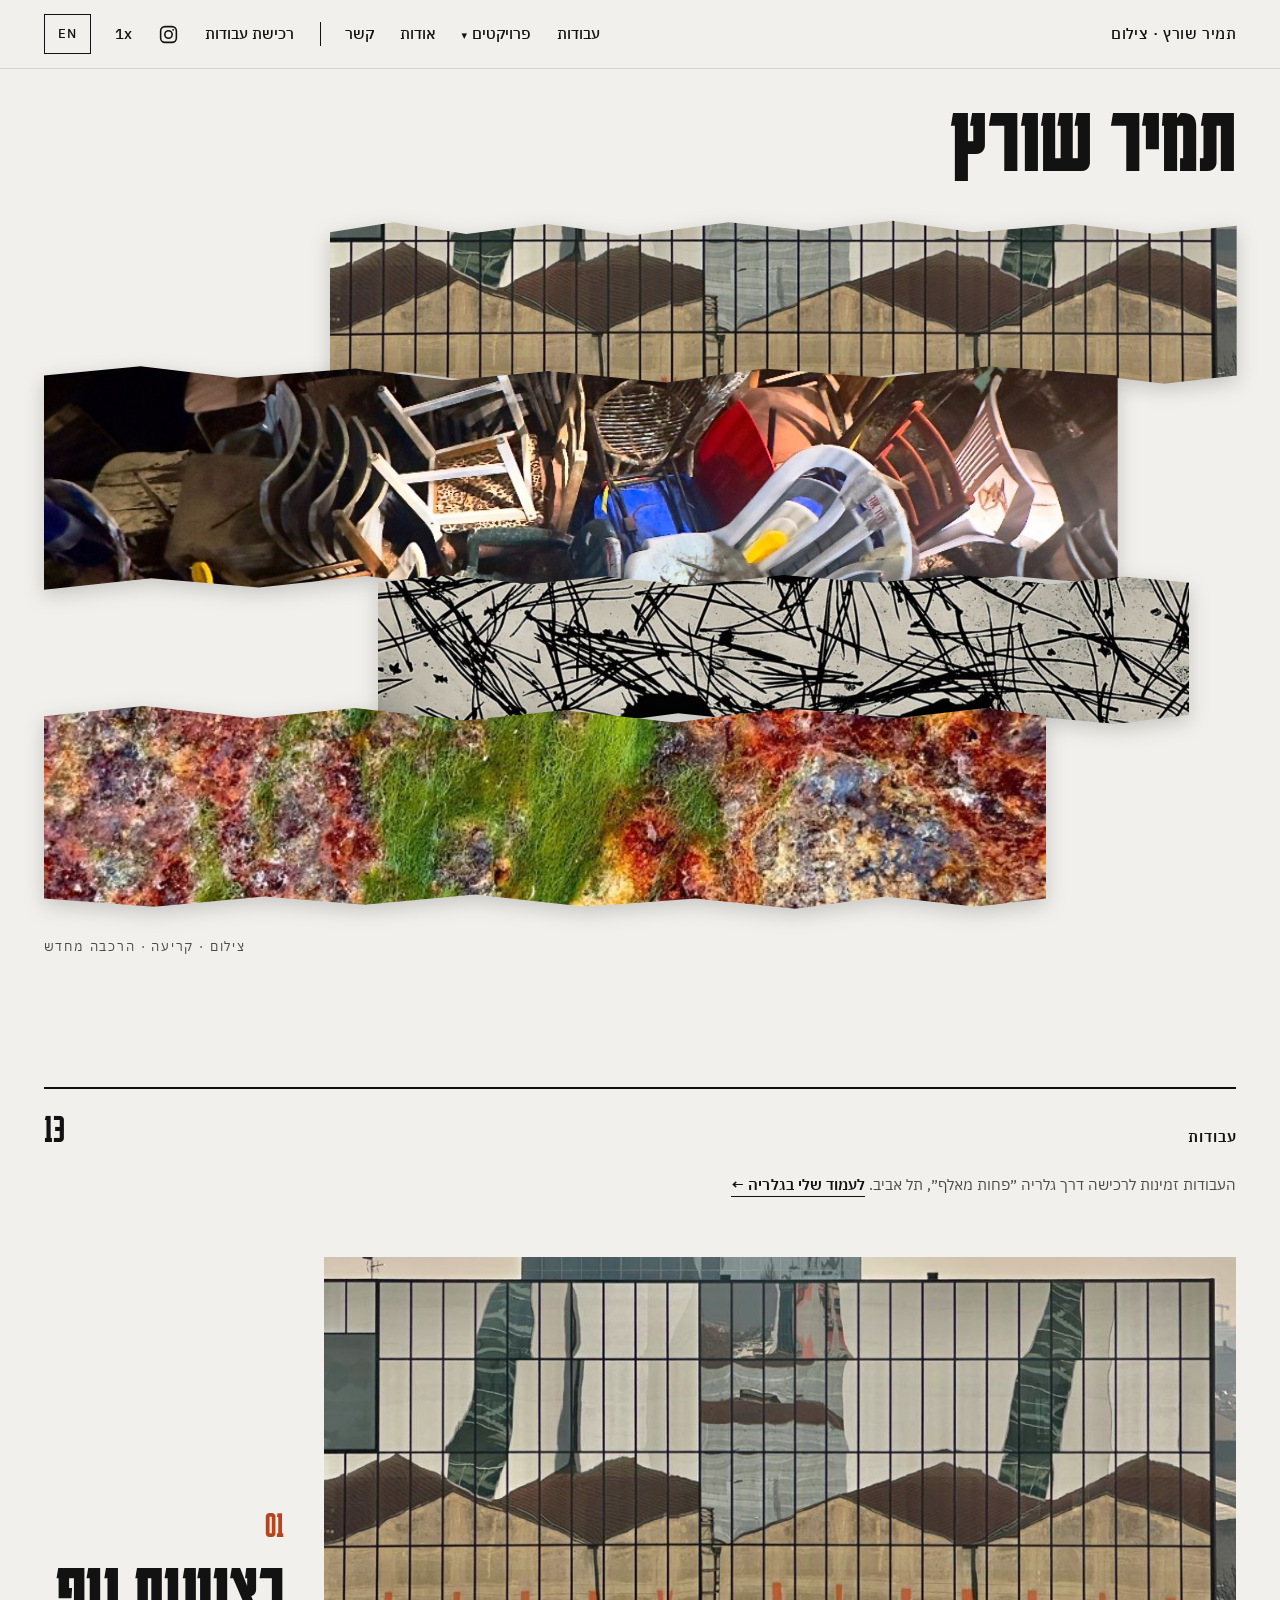
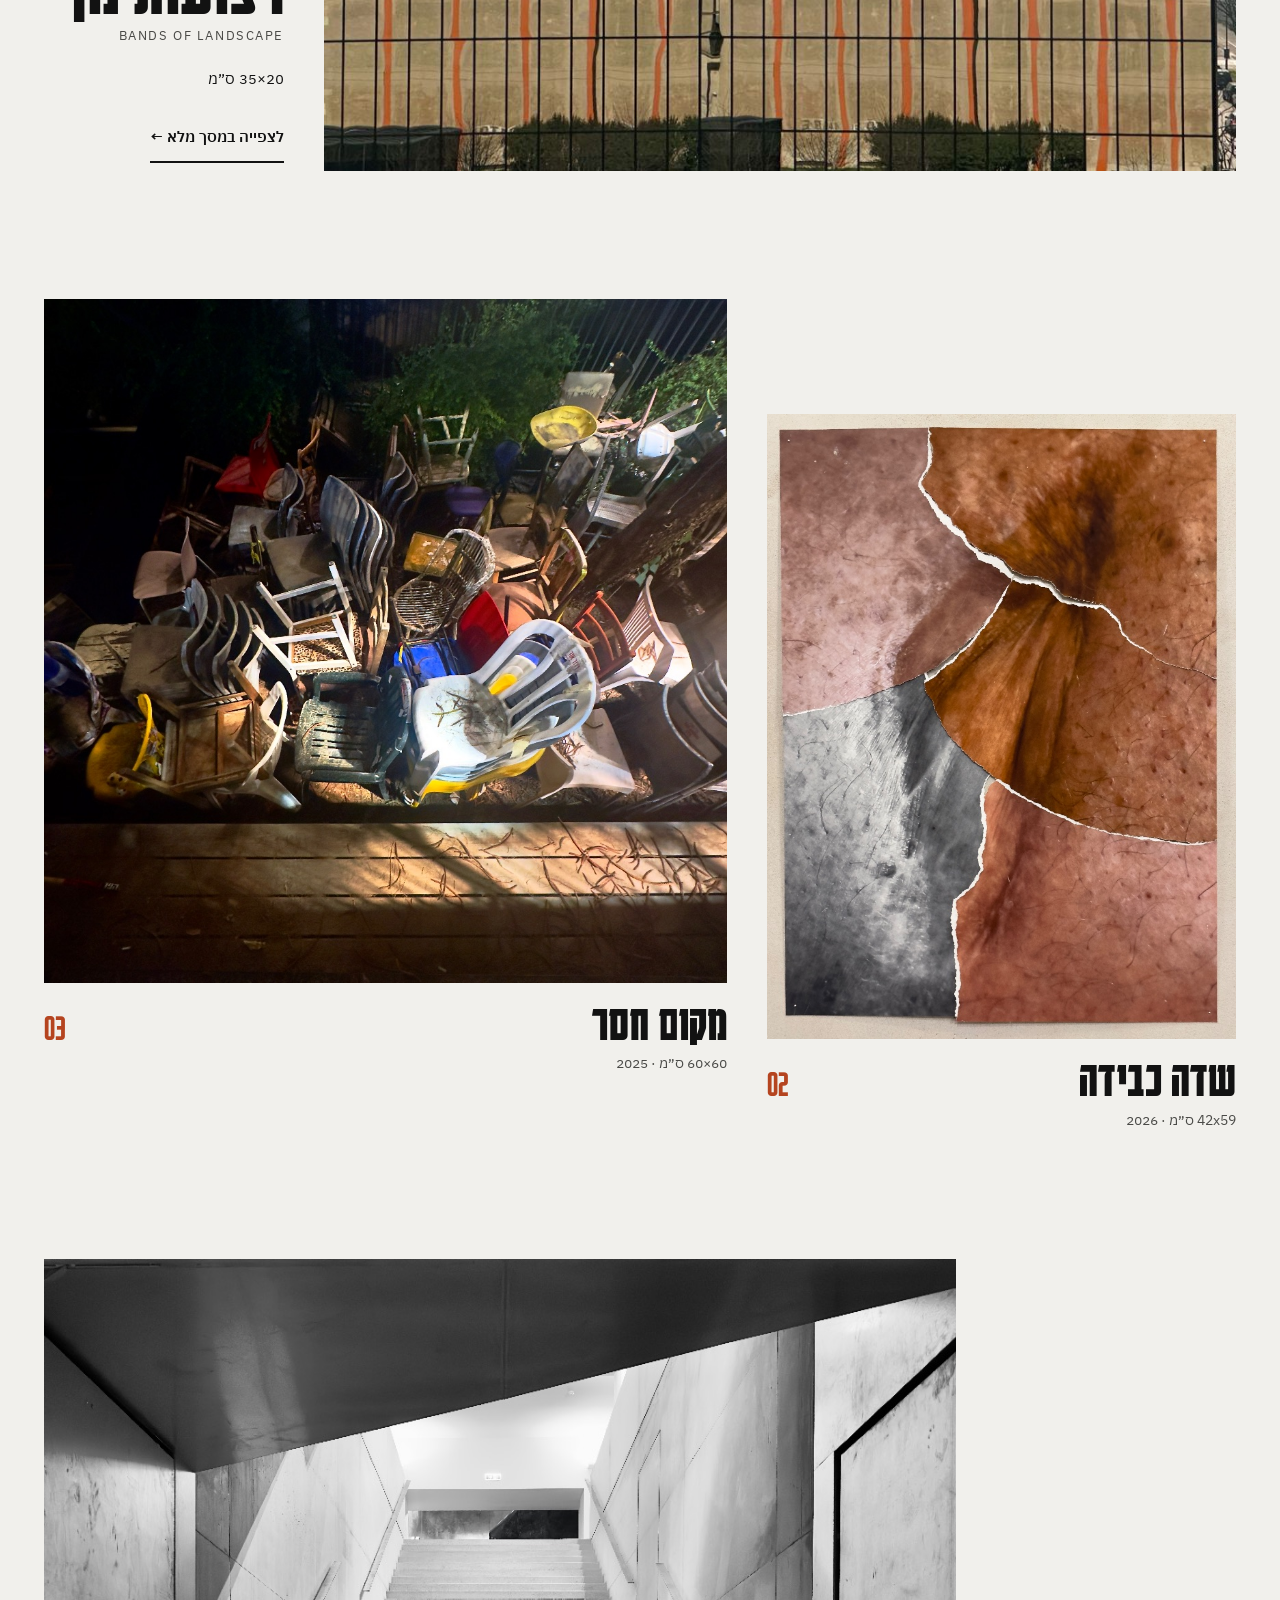
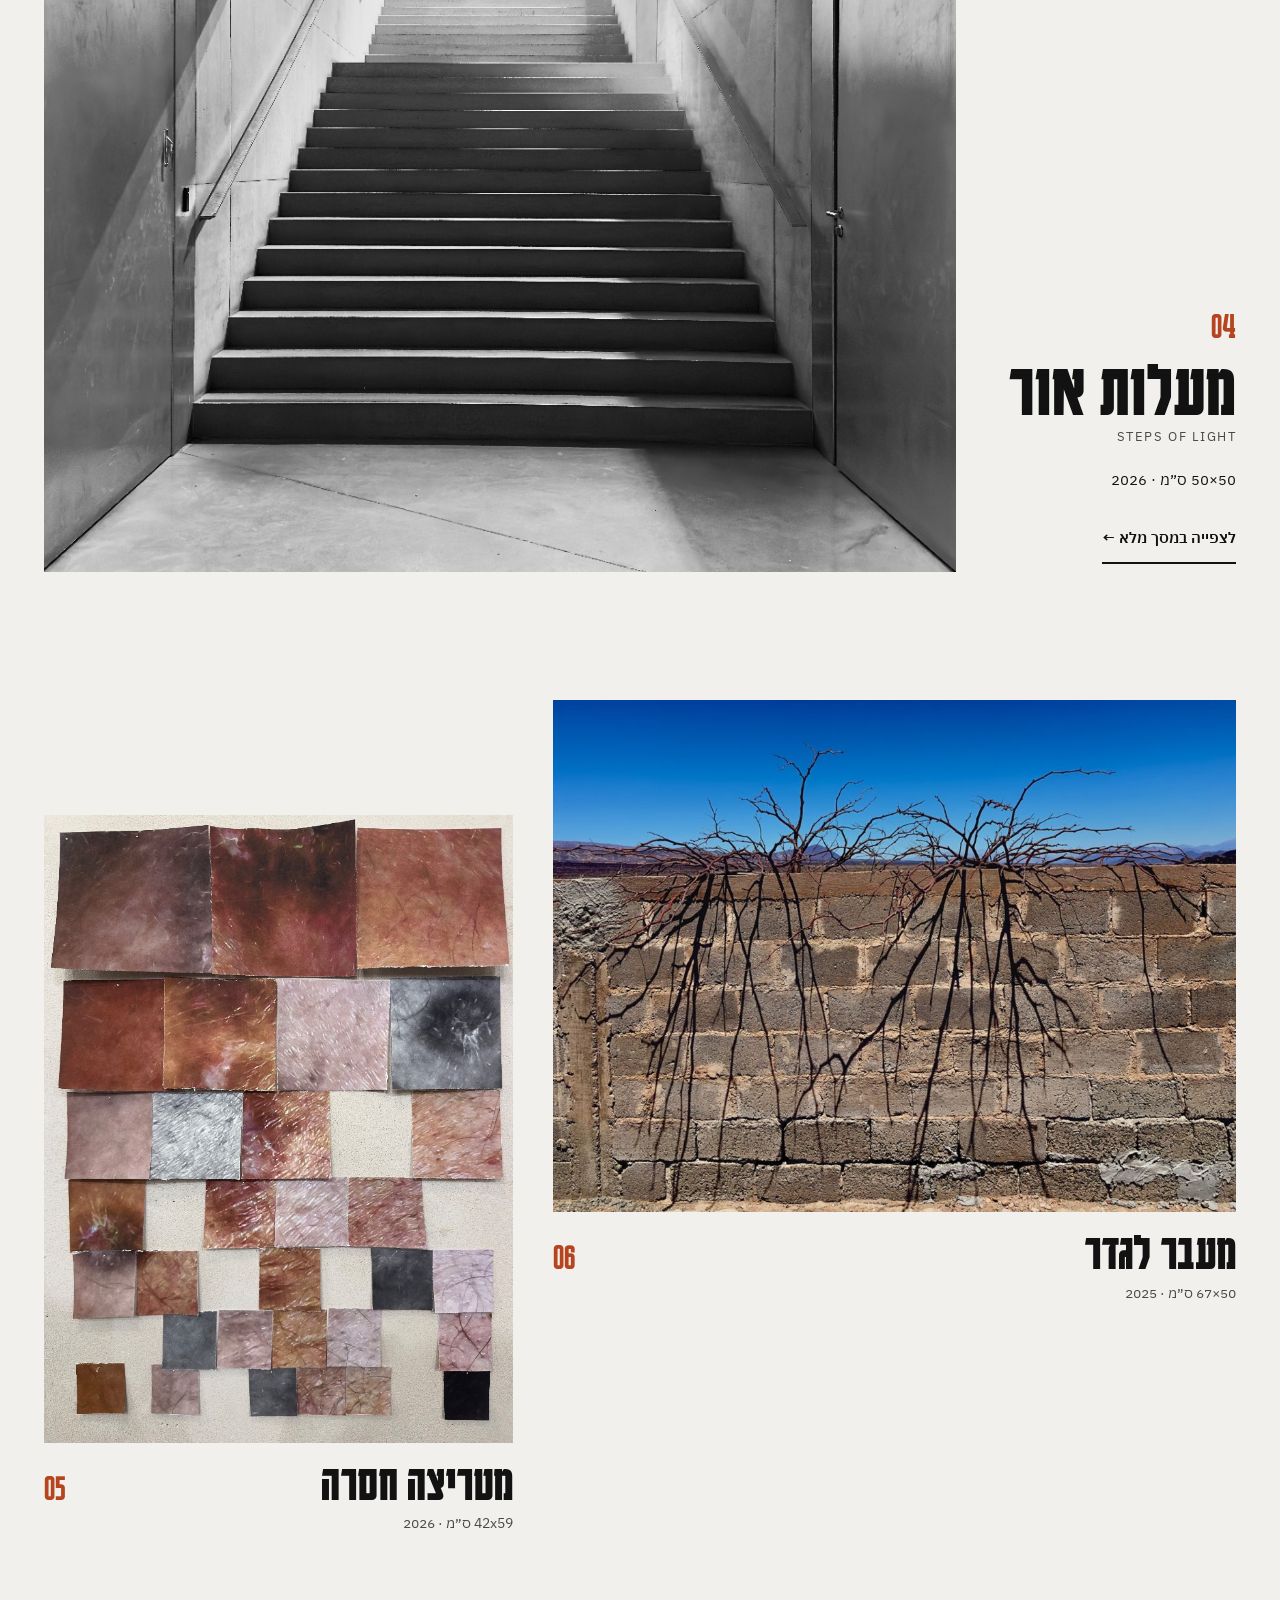
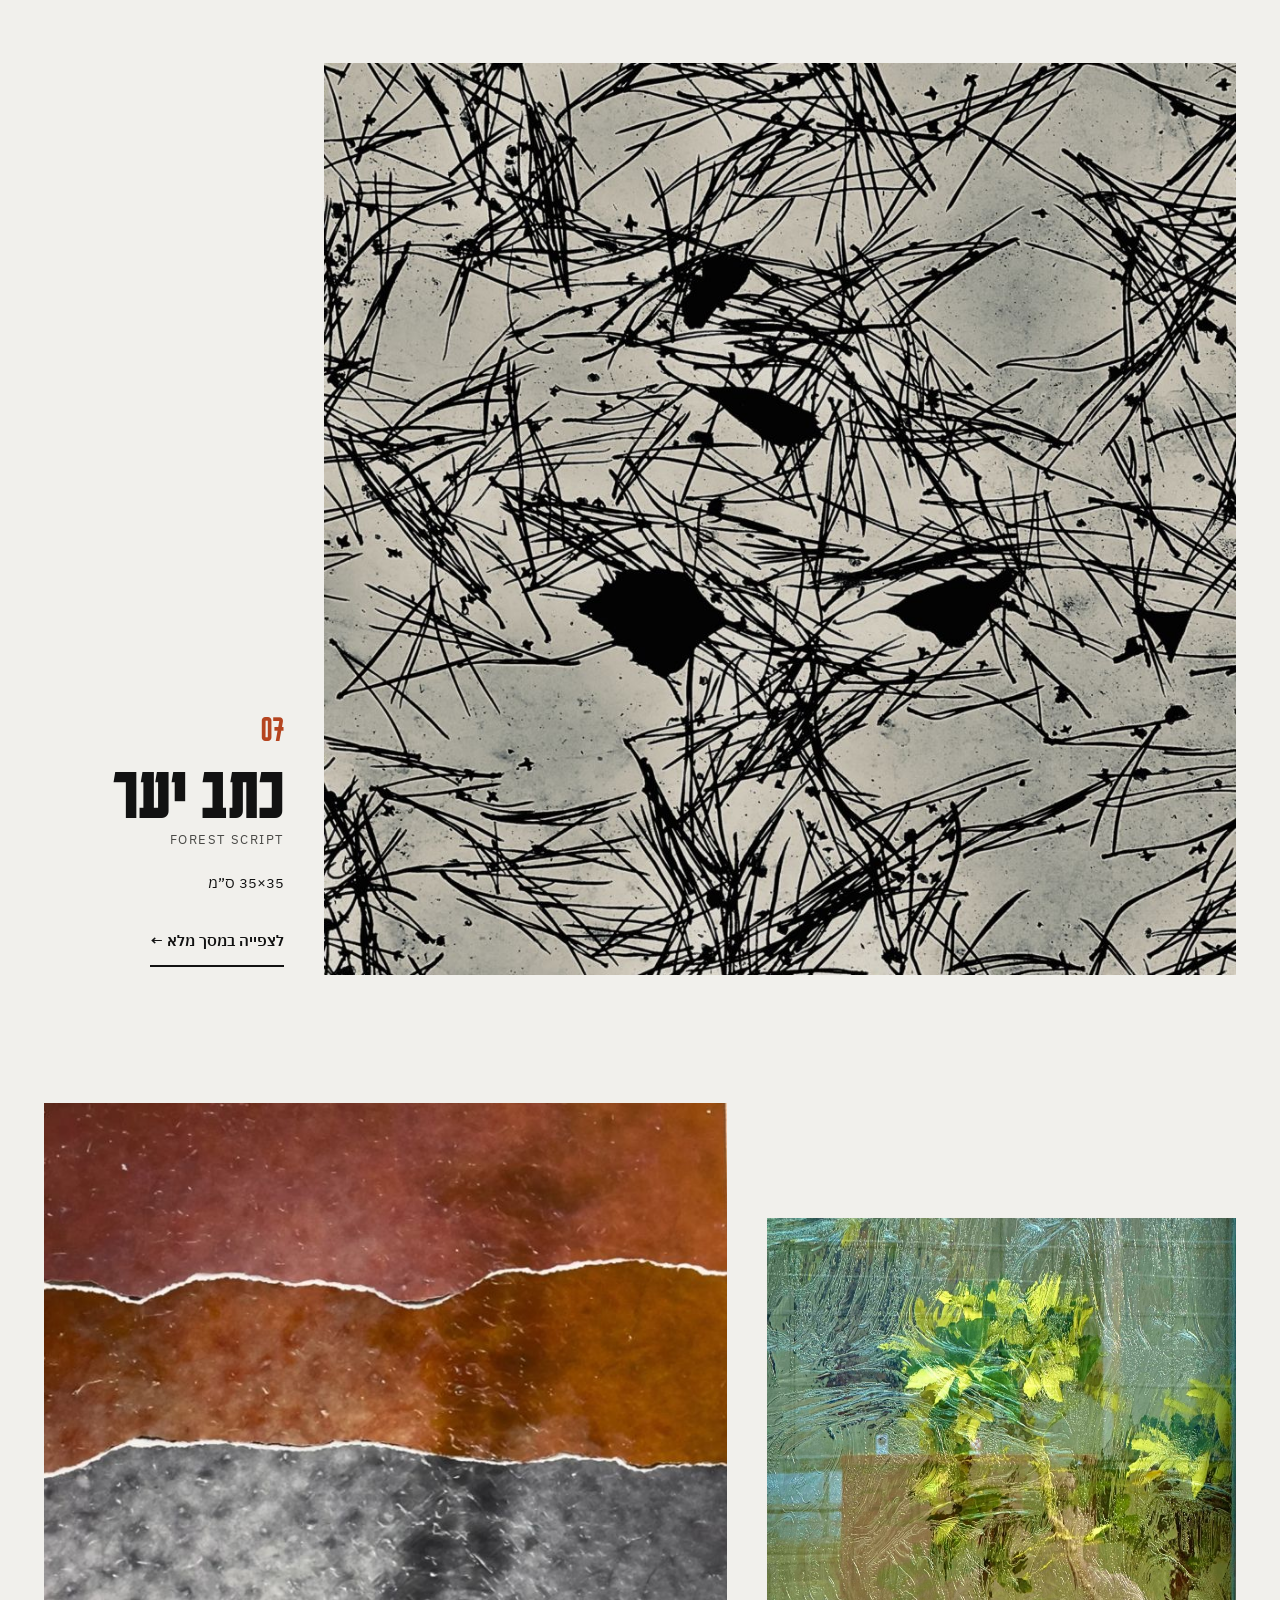
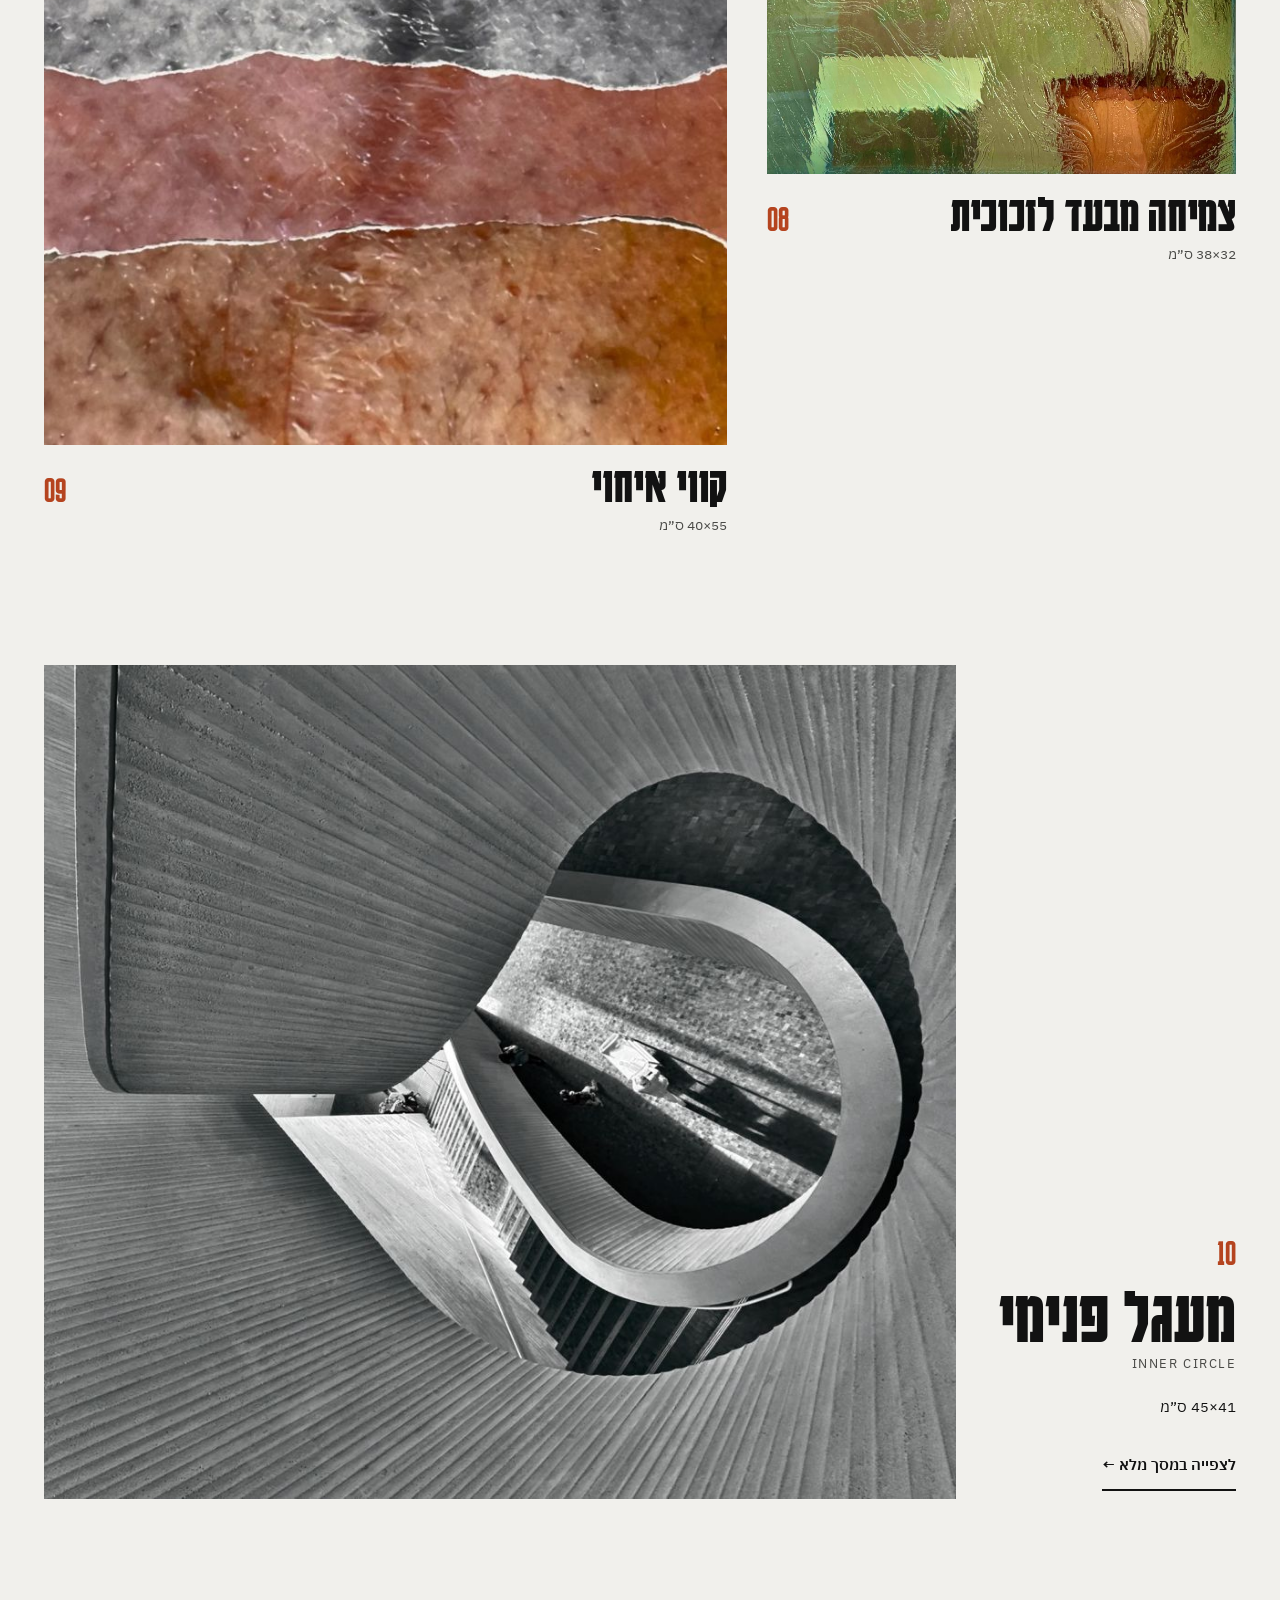
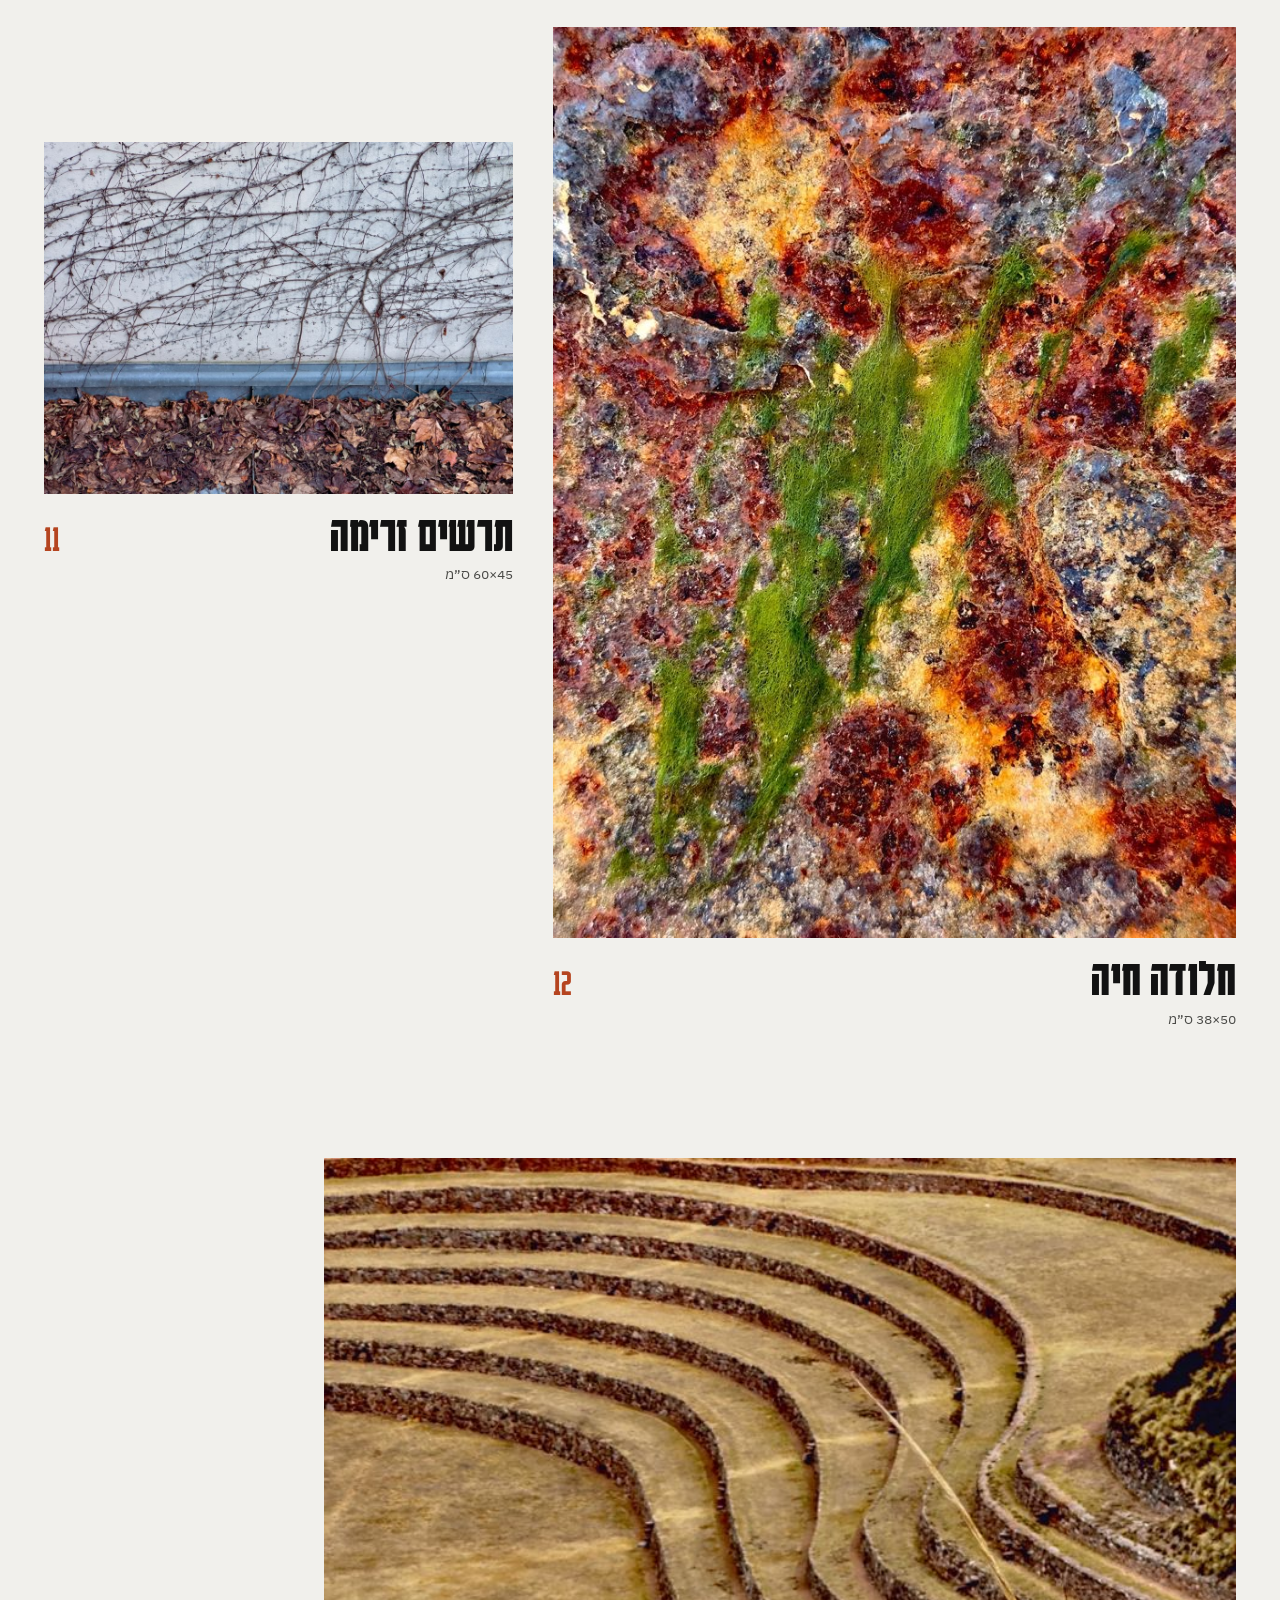
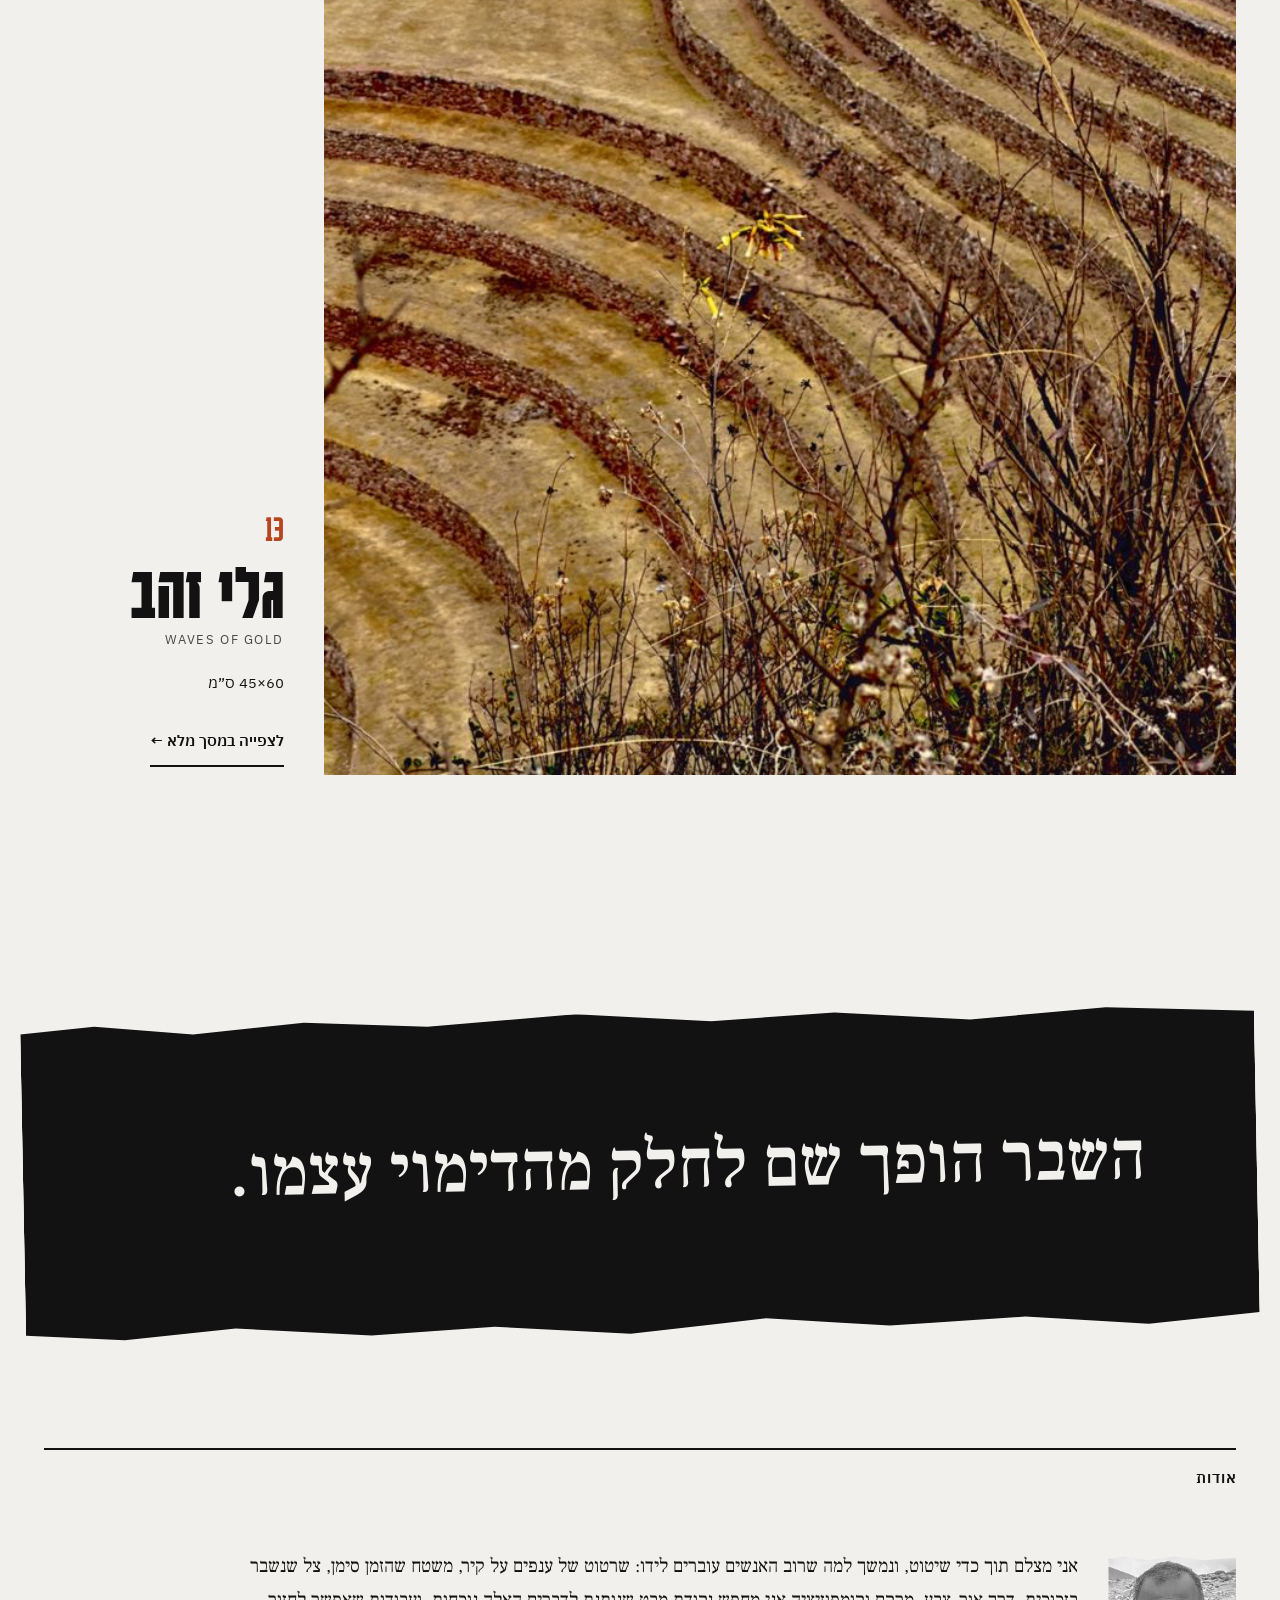
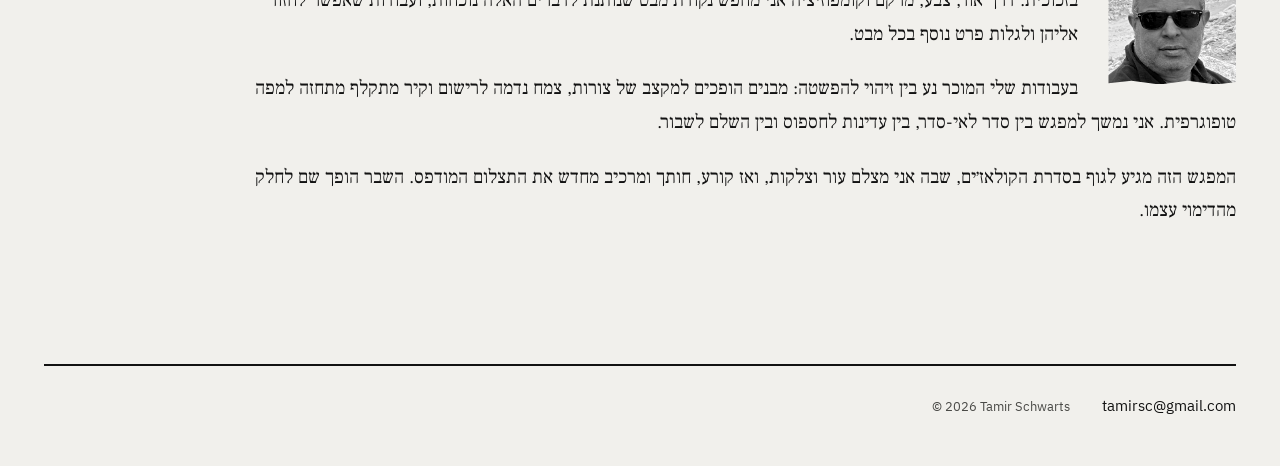
==== commit 72cfd7f0: "Social preview tags, mobile menu without sideways scroll, larger tap targets, remove medium, hide em" ====
--- a/index.html
+++ b/index.html
@@ -5,13 +5,18 @@
 <meta name="viewport" content="width=device-width, initial-scale=1">
 <title>תמיר שורץ · צילום</title>
 <meta name="description" content="תמיר שורץ, צלם. עבודות, סדרות וטקסטים. Tamir Schwarts, photographer.">
-<meta property="og:title" content="תמיר שורץ · צילום">
+<meta property="og:title" content="תמיר שורץ · צילום | Tamir Schwarts · Photography">
+<meta property="og:description" content="תמיר שורץ, צלם. עבודות, סדרות וטקסטים. Tamir Schwarts, photographer.">
 <meta property="og:type" content="website">
-<meta property="og:image" content="photos/beyond-the-fence-s.jpg">
+<meta property="og:url" content="https://wtfamidoing.art/">
+<meta property="og:image" content="https://wtfamidoing.art/photos/beyond-the-fence-s.jpg">
+<meta property="og:image:width" content="1000">
+<meta property="og:image:height" content="750">
+<meta name="twitter:card" content="summary_large_image">
 <link rel="preconnect" href="https://fonts.googleapis.com">
 <link rel="preconnect" href="https://fonts.gstatic.com" crossorigin>
 <link rel="stylesheet" href="https://fonts.googleapis.com/css2?family=Karantina:wght@400;700&family=IBM+Plex+Sans+Hebrew:wght@400;500;600&family=Frank+Ruhl+Libre:wght@400;500&display=swap">
-<link rel="stylesheet" href="assets/style.css?v=20261114183722">
+<link rel="stylesheet" href="assets/style.css?v=20261114184630">
 </head>
 <body>
 <a class="skip" href="#works" data-ui="skip">דלג לעבודות</a>
@@ -21,11 +26,11 @@
   <div class="nav-links">
     <a href="#works" data-ui="works">עבודות</a>
     <button type="button" class="nav-btn" id="nav-proj-btn" aria-expanded="false" aria-controls="nav-sub" data-ui="projects" hidden>פרויקטים</button>
-    <a href="#writing" data-ui="writing">טקסטים</a>
+    <a href="#writing" id="nav-writing" data-ui="writing">טקסטים</a>
     <a href="#about" data-ui="about">אודות</a>
     <a href="#contact" data-ui="contact">קשר</a>
-    <span class="nav-ext" id="nav-ext"></span>
   </div>
+  <span class="nav-ext" id="nav-ext"></span>
   <button type="button" class="lang" id="lang" aria-label="Switch to English">EN</button>
   <div class="nav-sub" id="nav-sub" hidden></div>
 </nav>
@@ -53,7 +58,7 @@
 
   <section class="writing" id="writing">
     <div class="slip">
-      <p class="eyebrow" data-ui="writing">טקסטים</p>
+      <p class="eyebrow" id="writing-label" data-ui="writing">טקסטים</p>
       <blockquote data-bind="quote"></blockquote>
       <ul class="text-list" id="text-list"></ul>
     </div>
@@ -89,6 +94,6 @@
   <article id="r-body"></article>
 </dialog>
 
-<script src="assets/app.js?v=20261114183722"></script>
+<script src="assets/app.js?v=20261114184630"></script>
 </body>
 </html>
--- a/assets/style.css
+++ b/assets/style.css
@@ -31,8 +31,12 @@
 .nav-sub { order: 9; flex-basis: 100%; display: flex; flex-wrap: wrap; gap: 0 28px; padding: 6px 0 4px; border-top: 1px solid #d6d4cc; font-family: var(--display); font-size: 30px; line-height: 1; }
 .nav-sub a { padding: 9px 0; }
 .nav-sub a[aria-current] { color: var(--accent); }
-.nav-ext { display: contents; }
+.nav-ext { display: flex; align-items: center; gap: 4px 26px; }
+.nav-ext:empty { display: none; }
 .nav-ext a:first-child { border-inline-start: 1.5px solid var(--ink); padding-inline-start: 26px; }
+.nav-ext .icon { display: inline-flex; align-items: center; }
+.nav-links [hidden], .eyebrow[hidden] { display: none !important; }
+.text-list:empty { display: none; }
 .nav-links a { padding: 10px 0; }
 .lang { background: none; border: 1.5px solid var(--ink); padding: 8px 13px; min-width: 44px; min-height: 40px; font-size: 13px; letter-spacing: .08em; }
 .lang:hover { background: var(--ink); color: var(--paper); }
@@ -162,11 +166,18 @@
   .plate-two .work, .plate-one .frame { flex-basis: 100% !important; }
   html { scroll-padding-top: 110px; }
   .nav { padding: 8px var(--pad) 4px; }
-  .nav-links { flex-wrap: nowrap; width: 100%; overflow-x: auto; white-space: nowrap; gap: 20px; scrollbar-width: none; font-size: 14px; }
-  .nav-links::-webkit-scrollbar { display: none; }
-  .nav-ext a:first-child { padding-inline-start: 20px; }
-  .lang { order: 1; min-height: 36px; padding: 5px 11px; }
-  .nav-links { order: 2; margin-inline-start: 0; }
+  .nav-links { order: 2; margin-inline-start: 0; width: 100%; flex-wrap: wrap; gap: 0 4px; font-size: 14px; }
+  .nav { gap: 0 6px; }
+  .nav-links > a, .nav-links > button, .nav-ext a { display: inline-flex; align-items: center; justify-content: center; min-height: 44px; padding: 0 7px; }
+  .nav-links > a:first-child { padding-inline-start: 0; }
+  .nav-ext .shop { display: none; }
+  .nav-ext a:first-child { border-inline-start: 0; }
+  .nav-ext .icon, .nav-ext .onex { min-width: 44px; }
+  .nav-ext { order: 1; margin-inline-start: auto; gap: 0; font-size: 14px; }
+  .nav-name { display: inline-flex; align-items: center; min-height: 44px; }
+  .nav-what { display: none; }
+  .lang { order: 1; min-height: 44px; min-width: 44px; padding: 5px 11px; }
+  .shop-note a { display: inline-block; padding: 14px 0 6px; }
   .v-nav { position: absolute; bottom: 64px; height: 48px; }
   .v-prev { inset-inline-start: 4px; } .v-next { inset-inline-end: 4px; }
   .viewer img { padding: 56px 8px 0; }
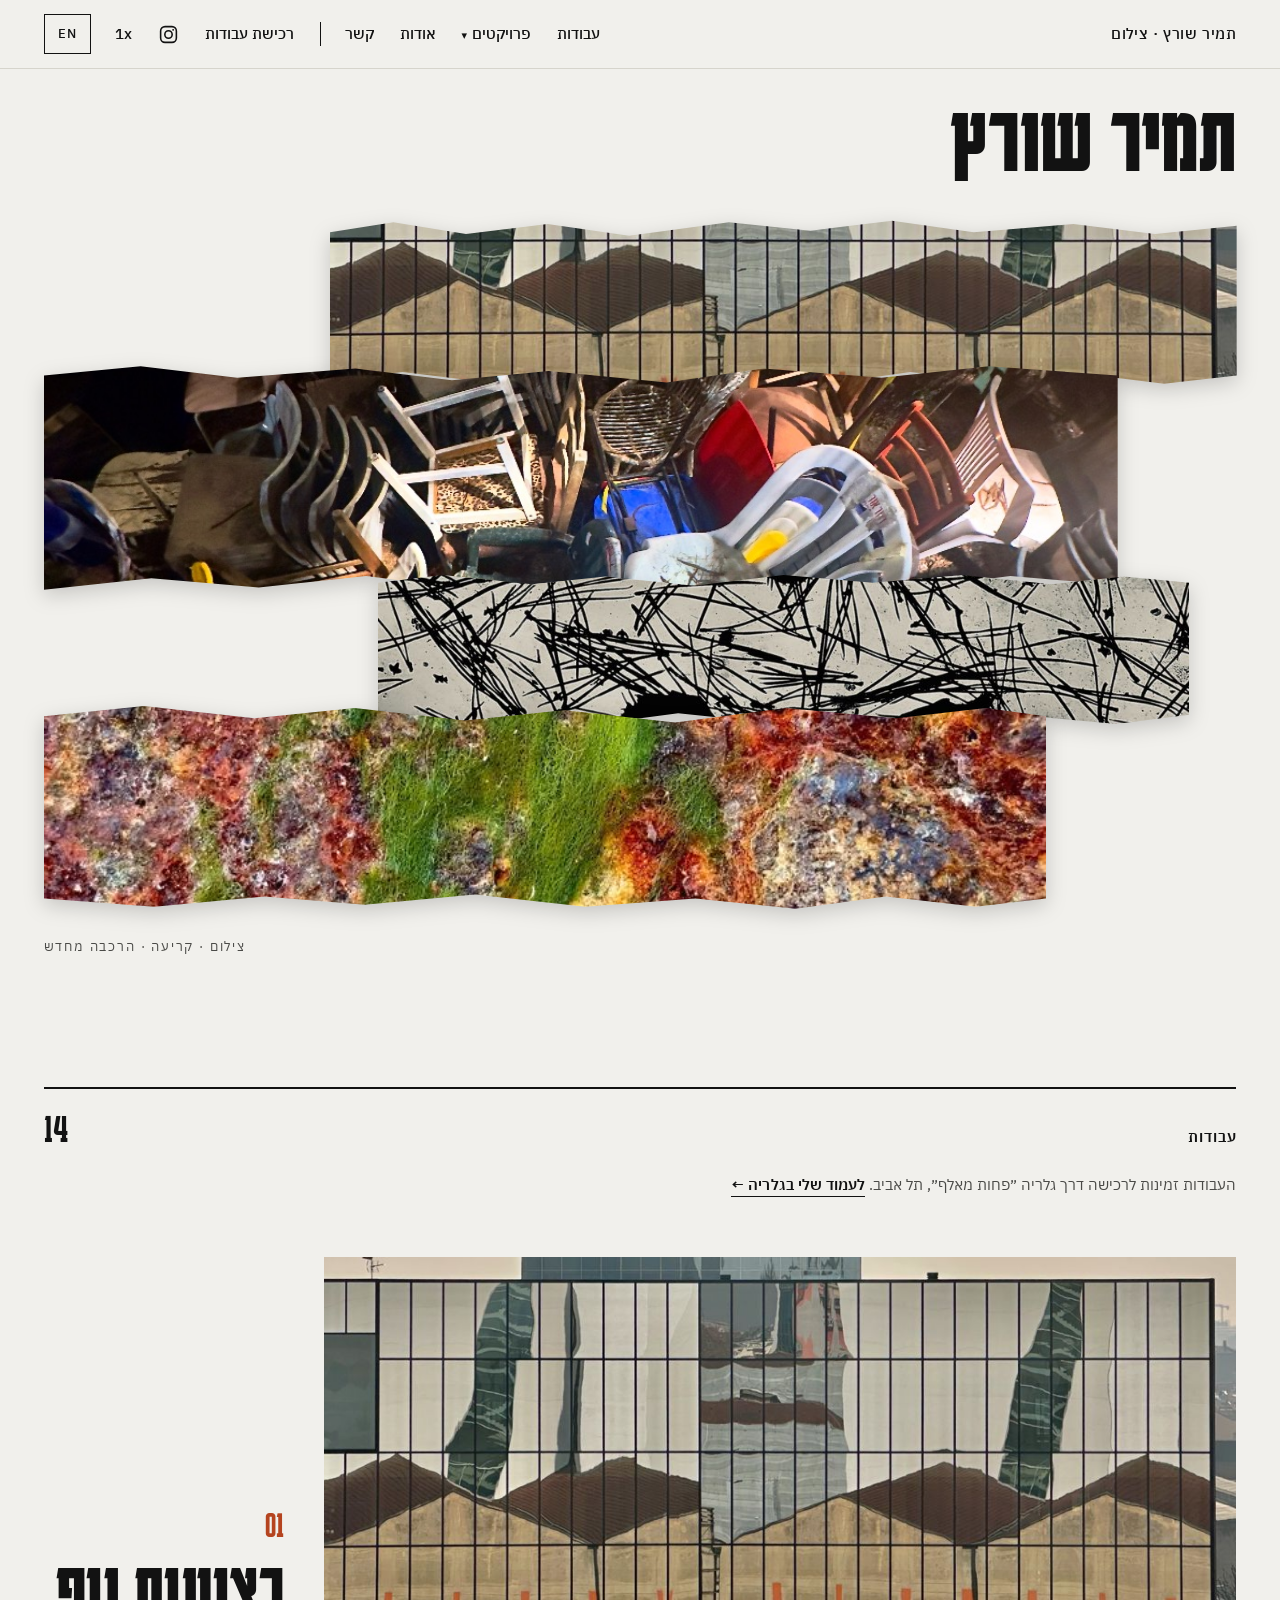
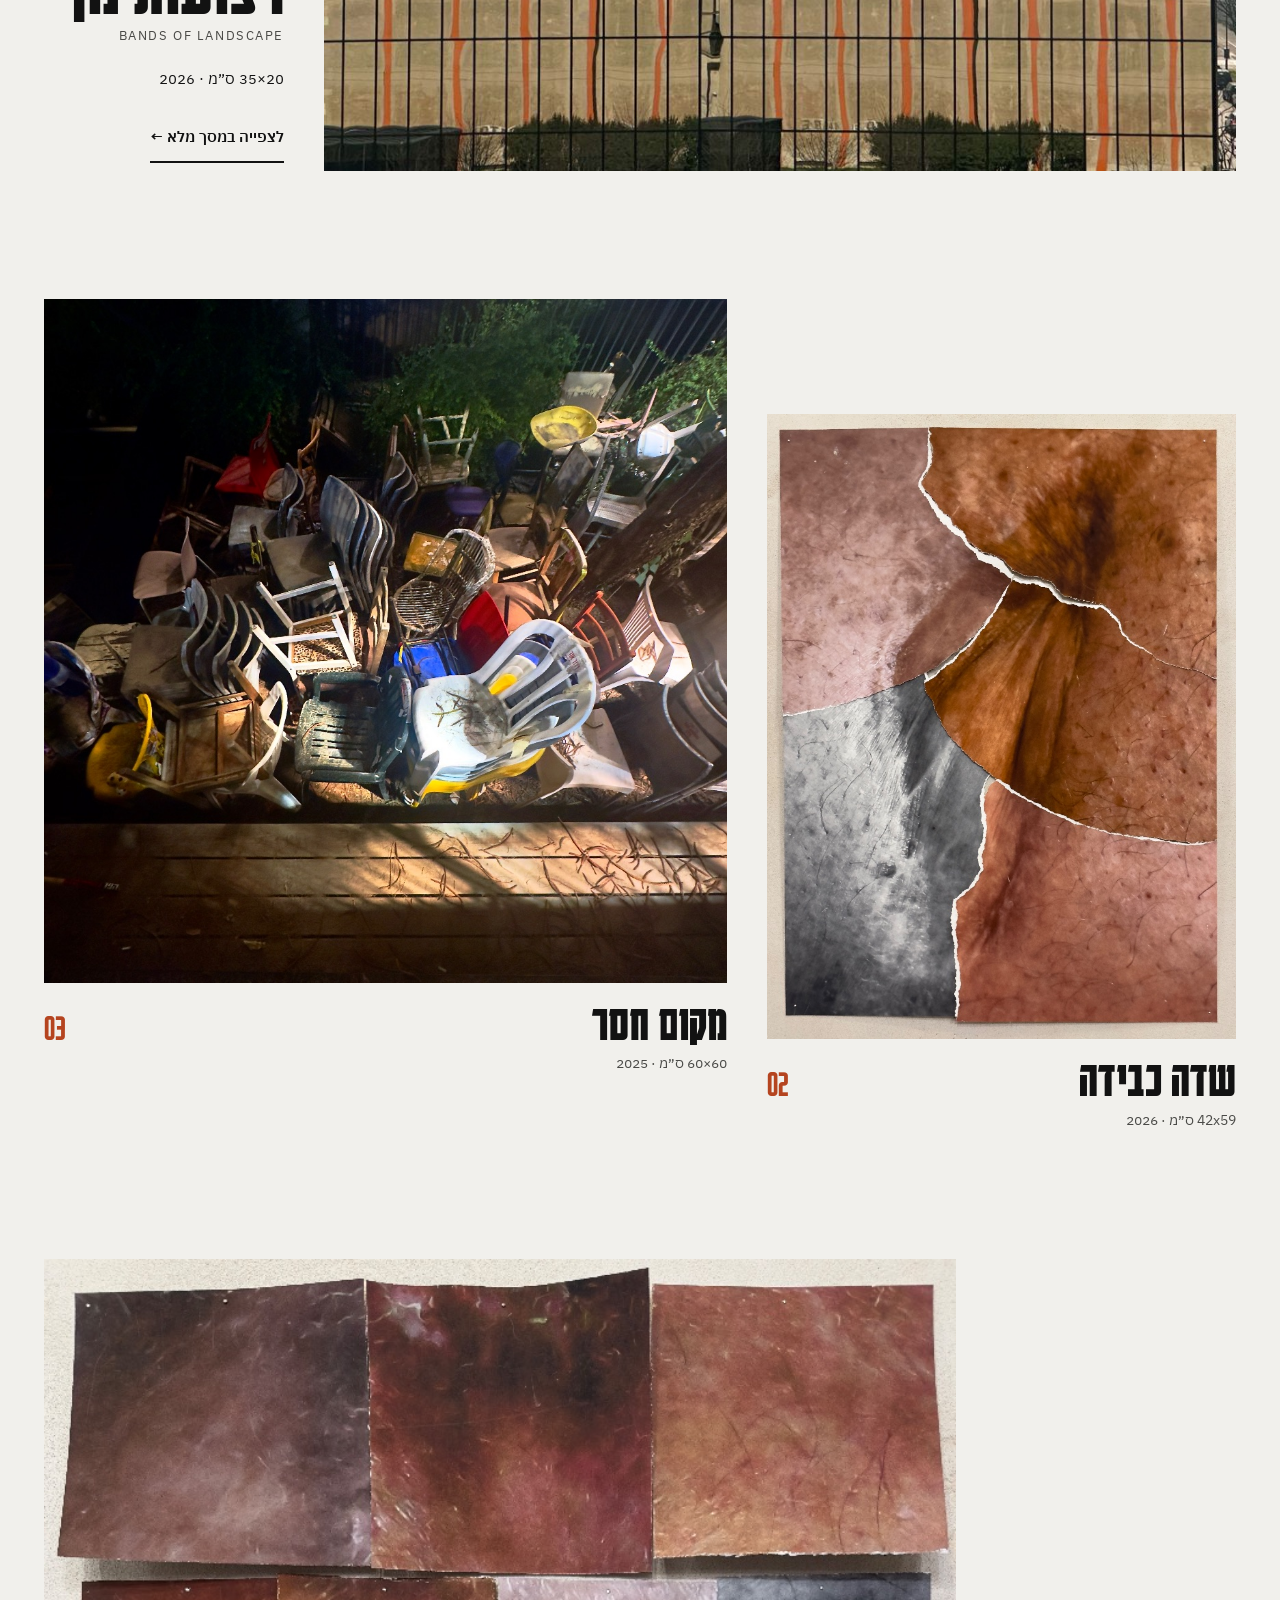
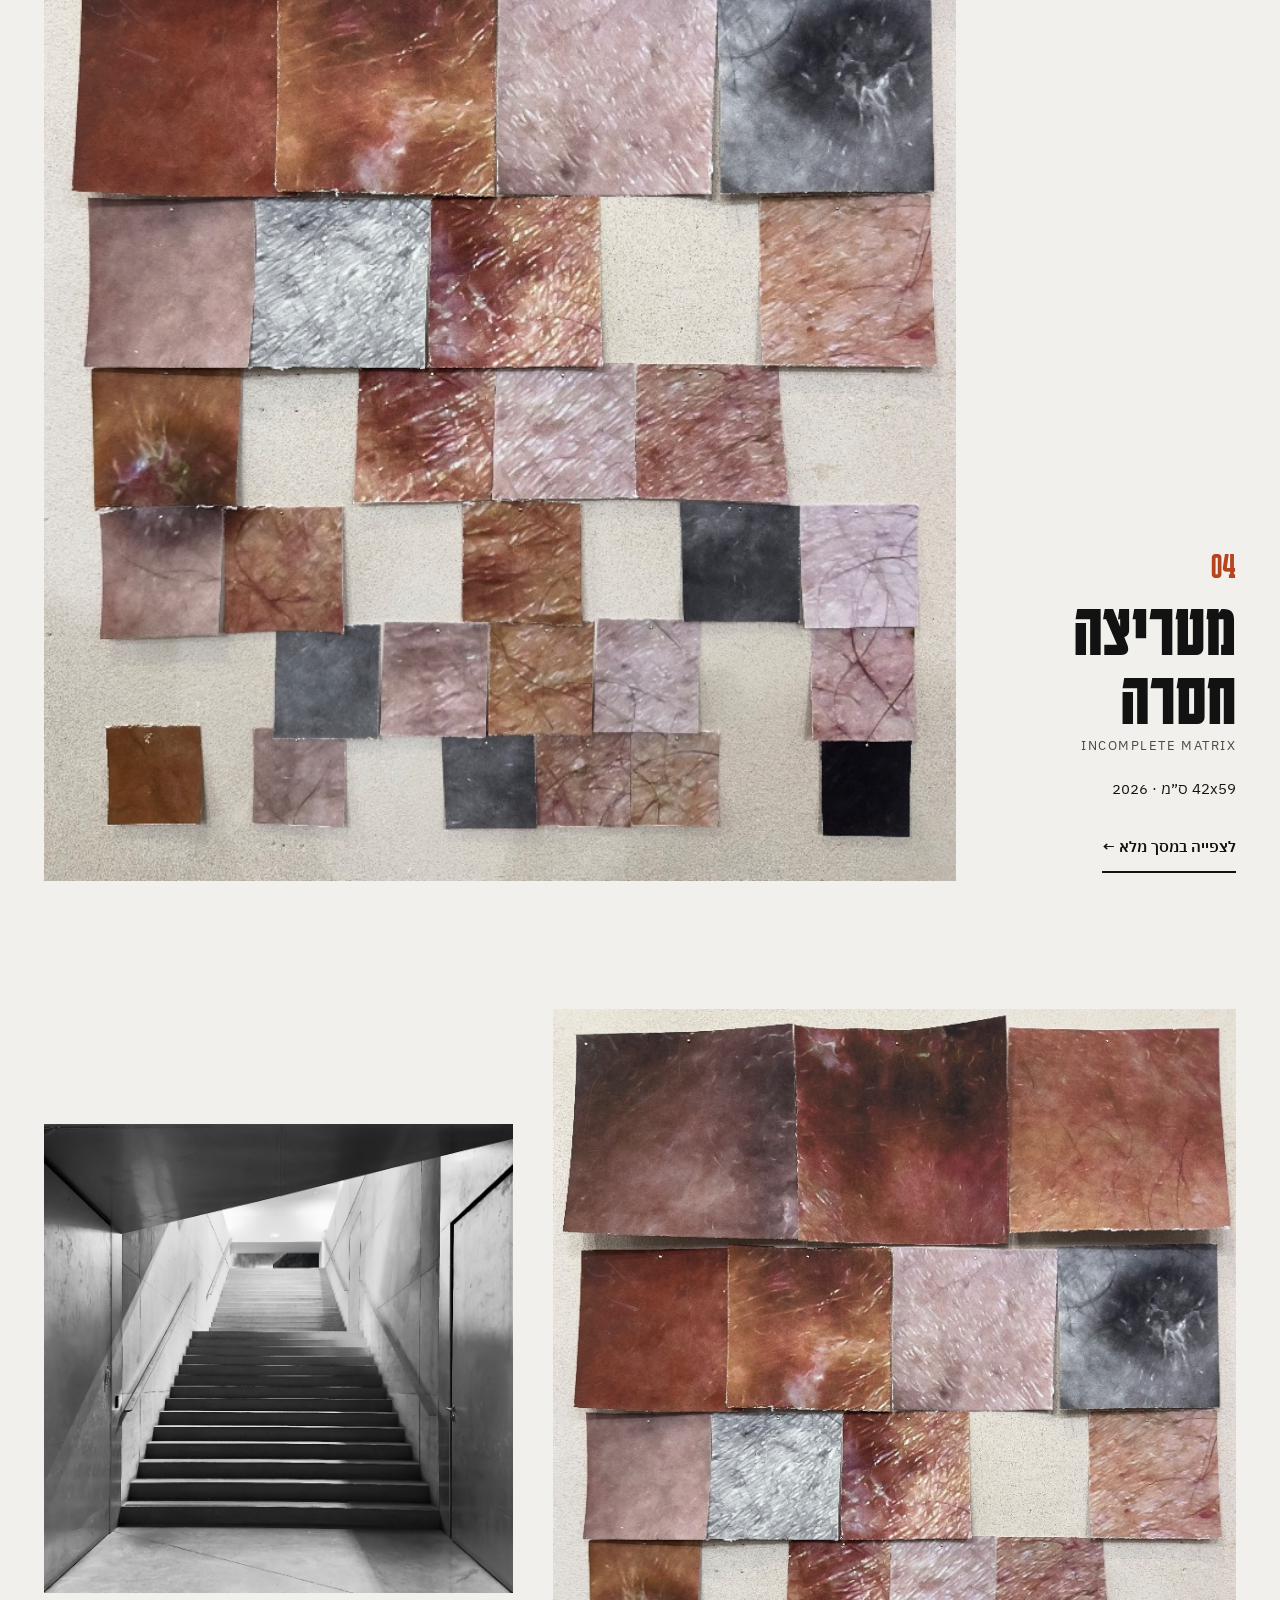
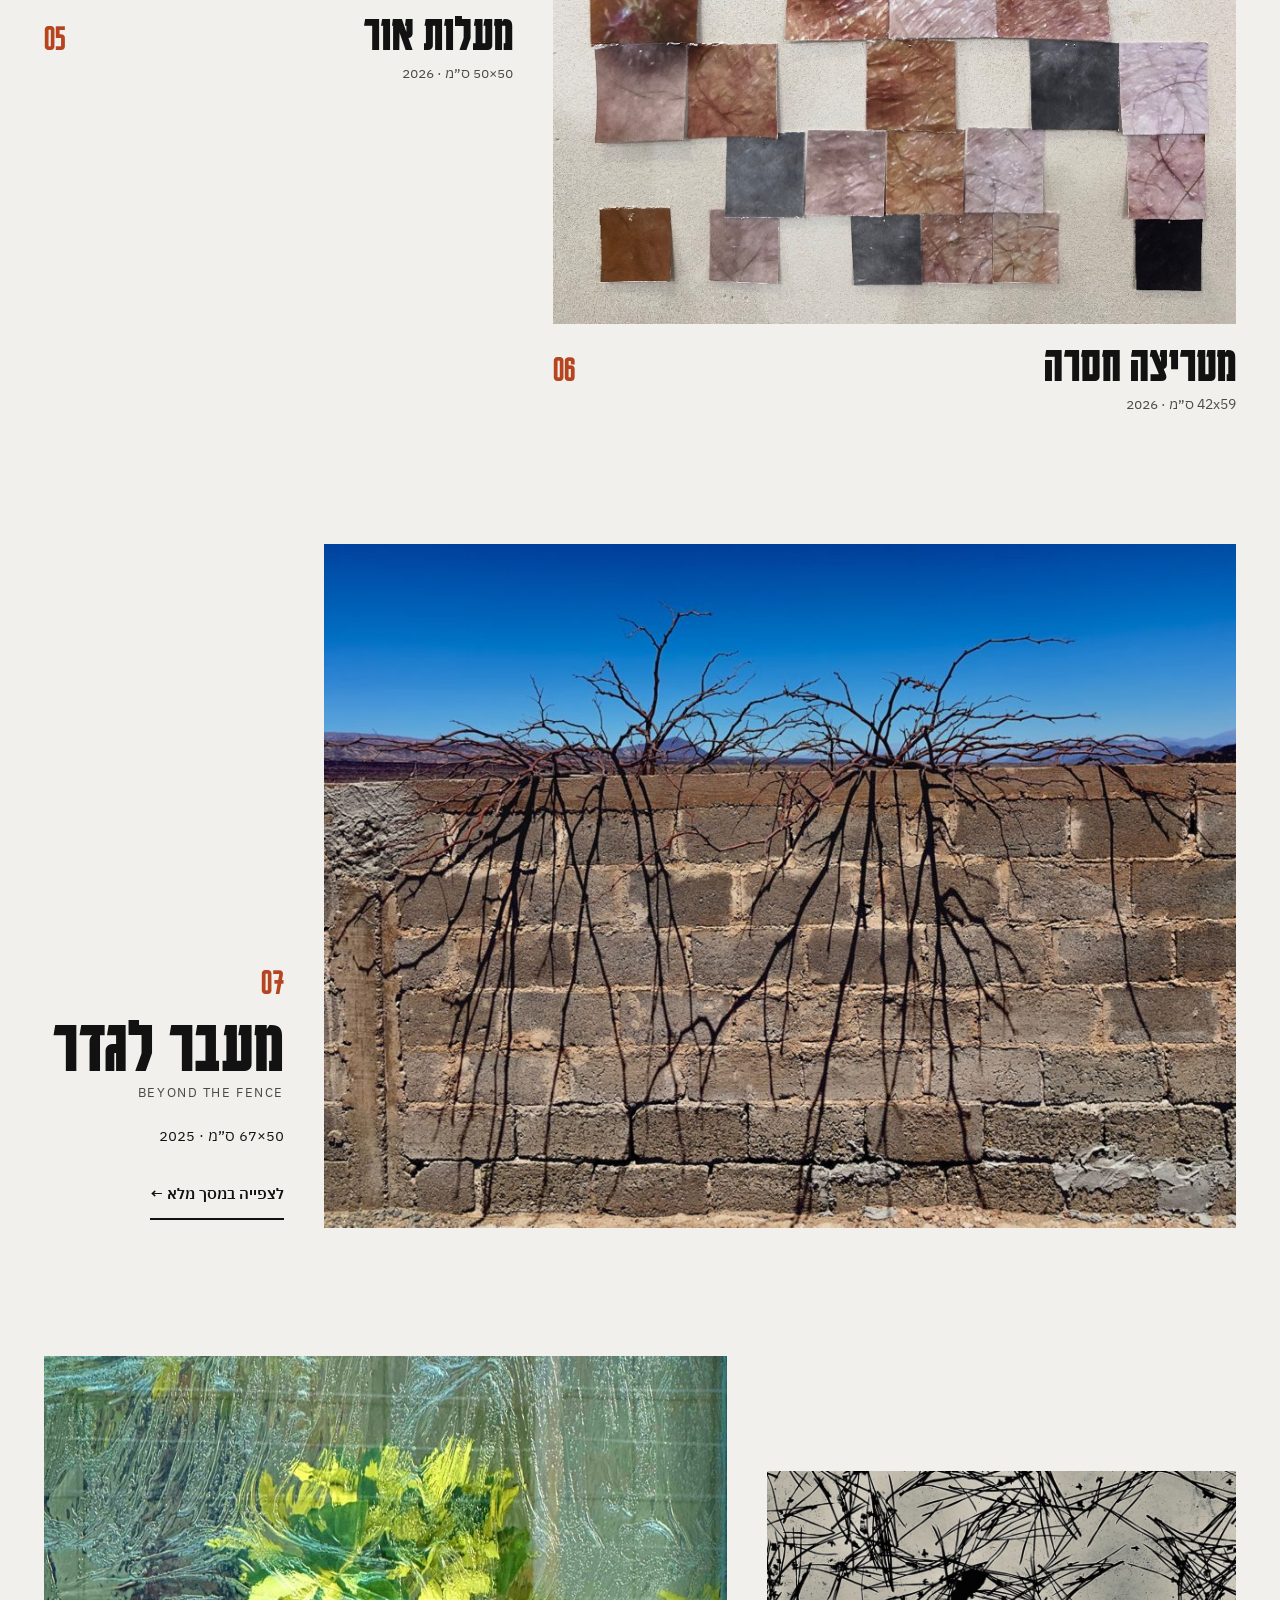
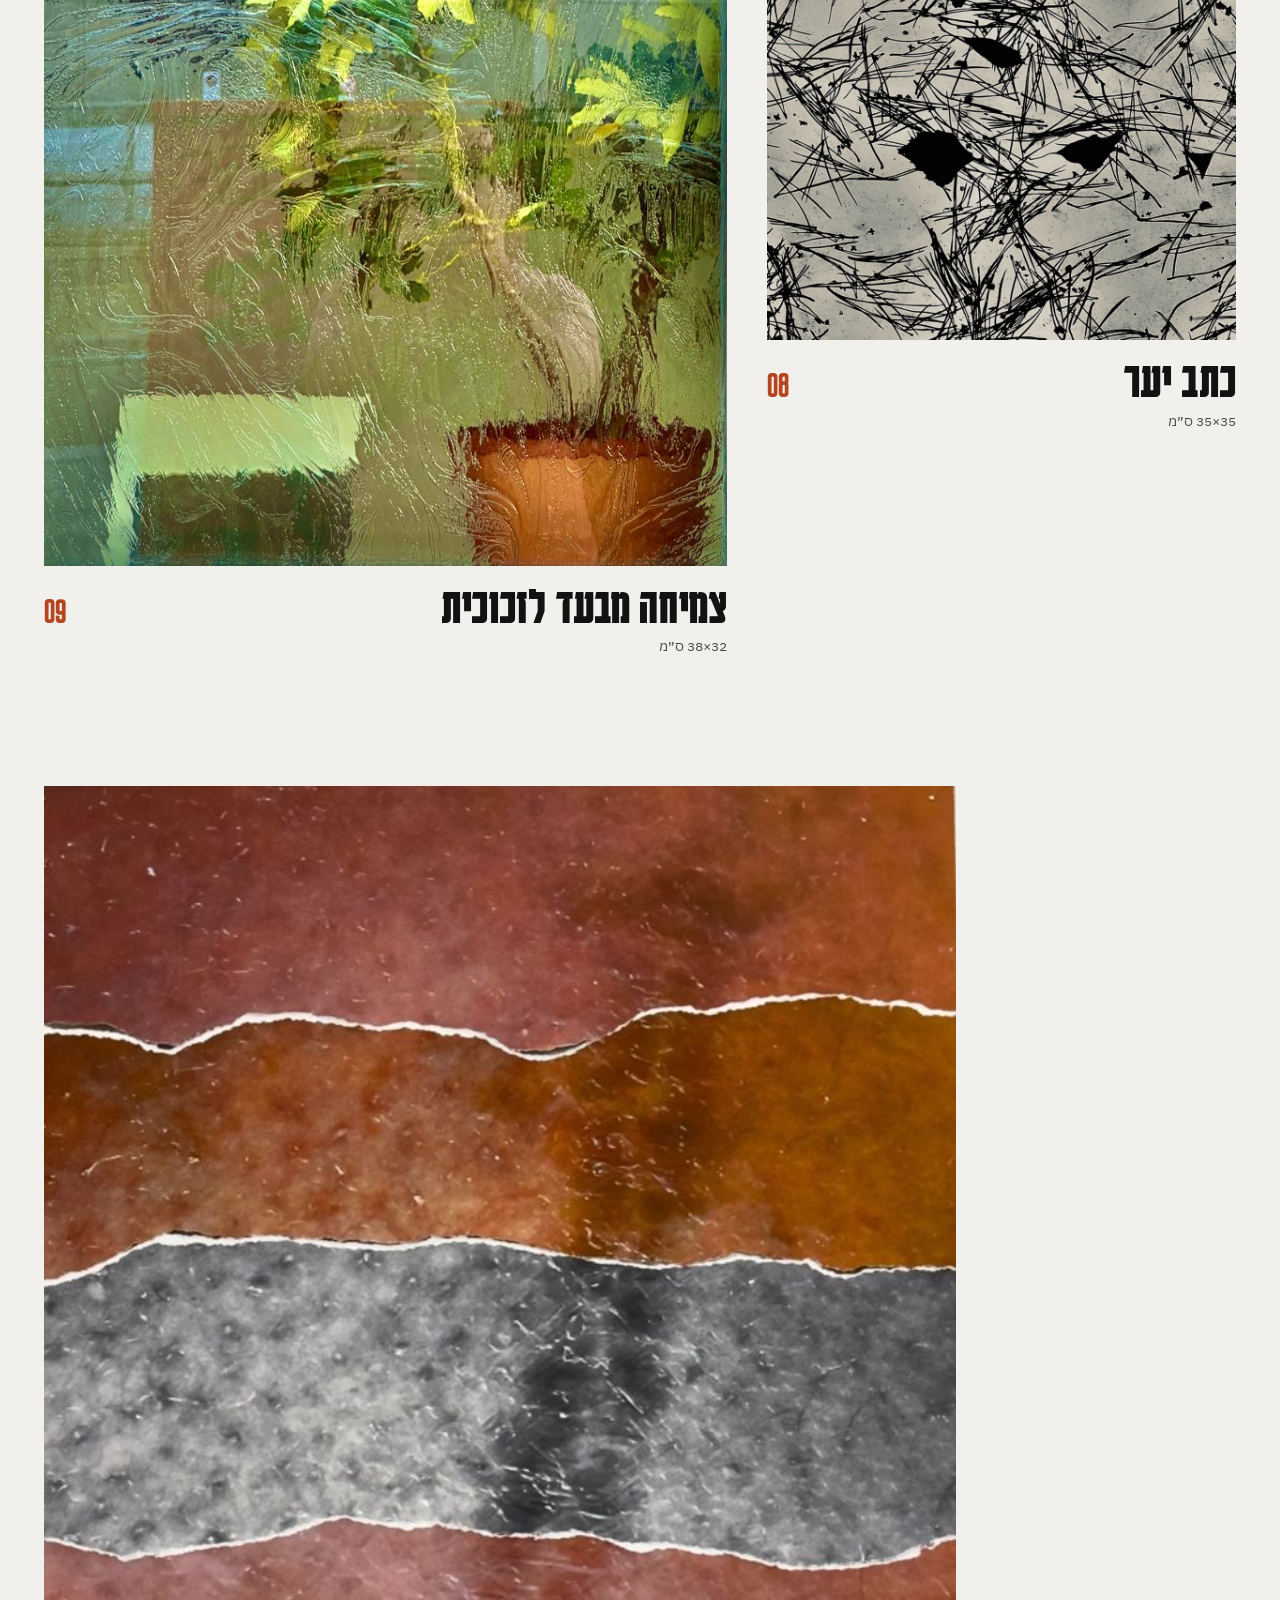
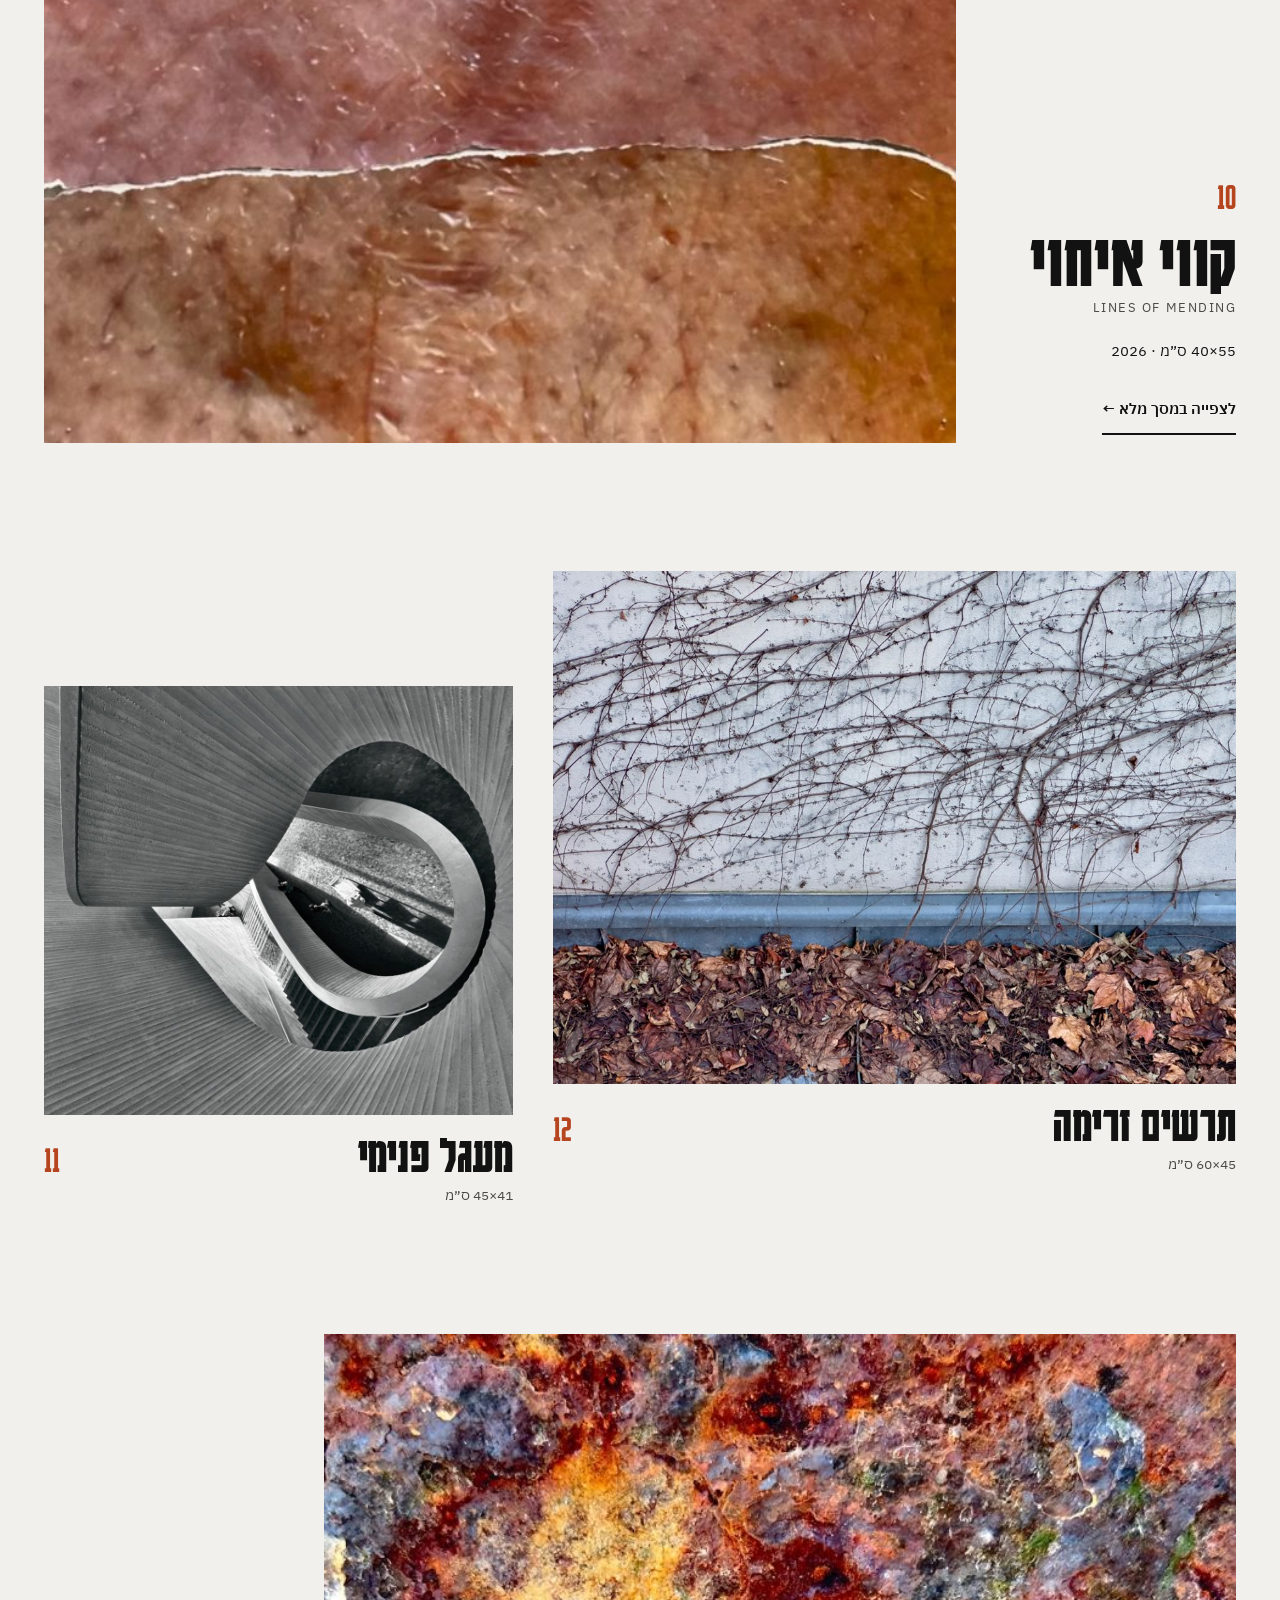
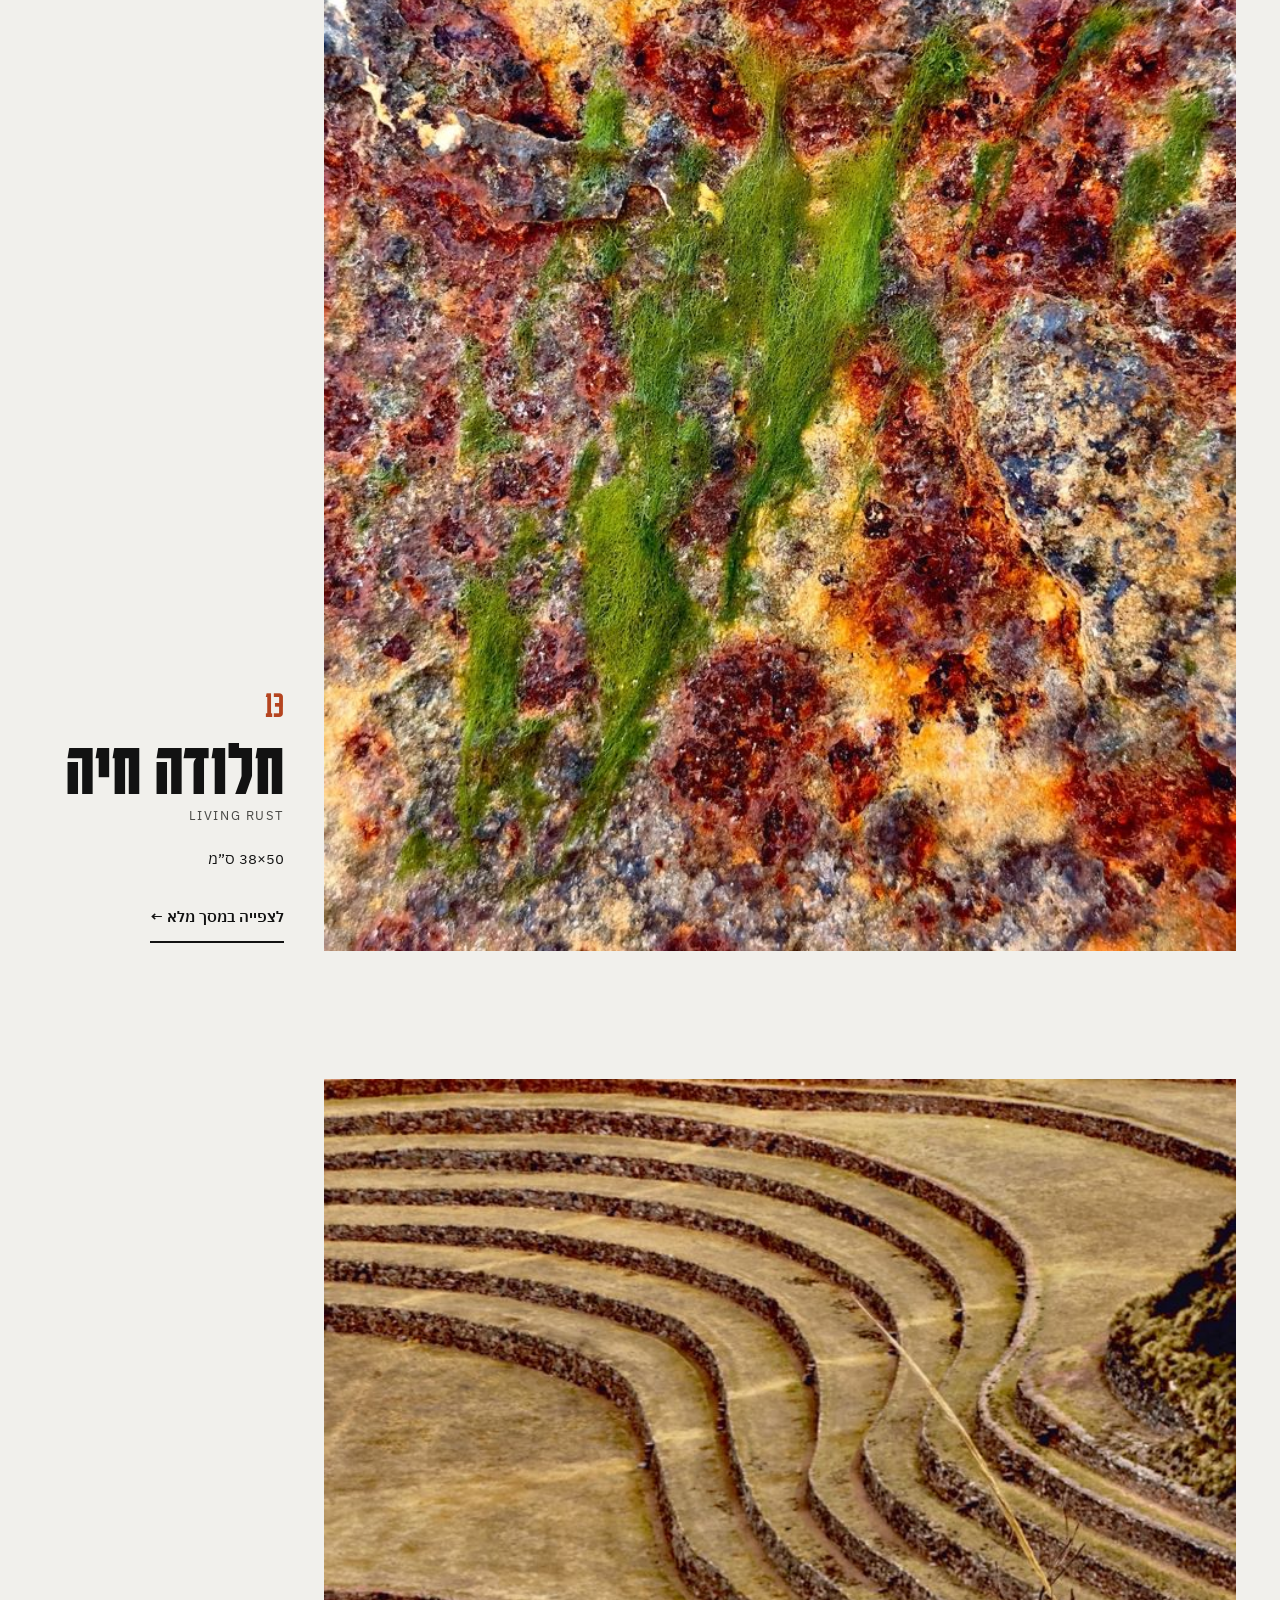
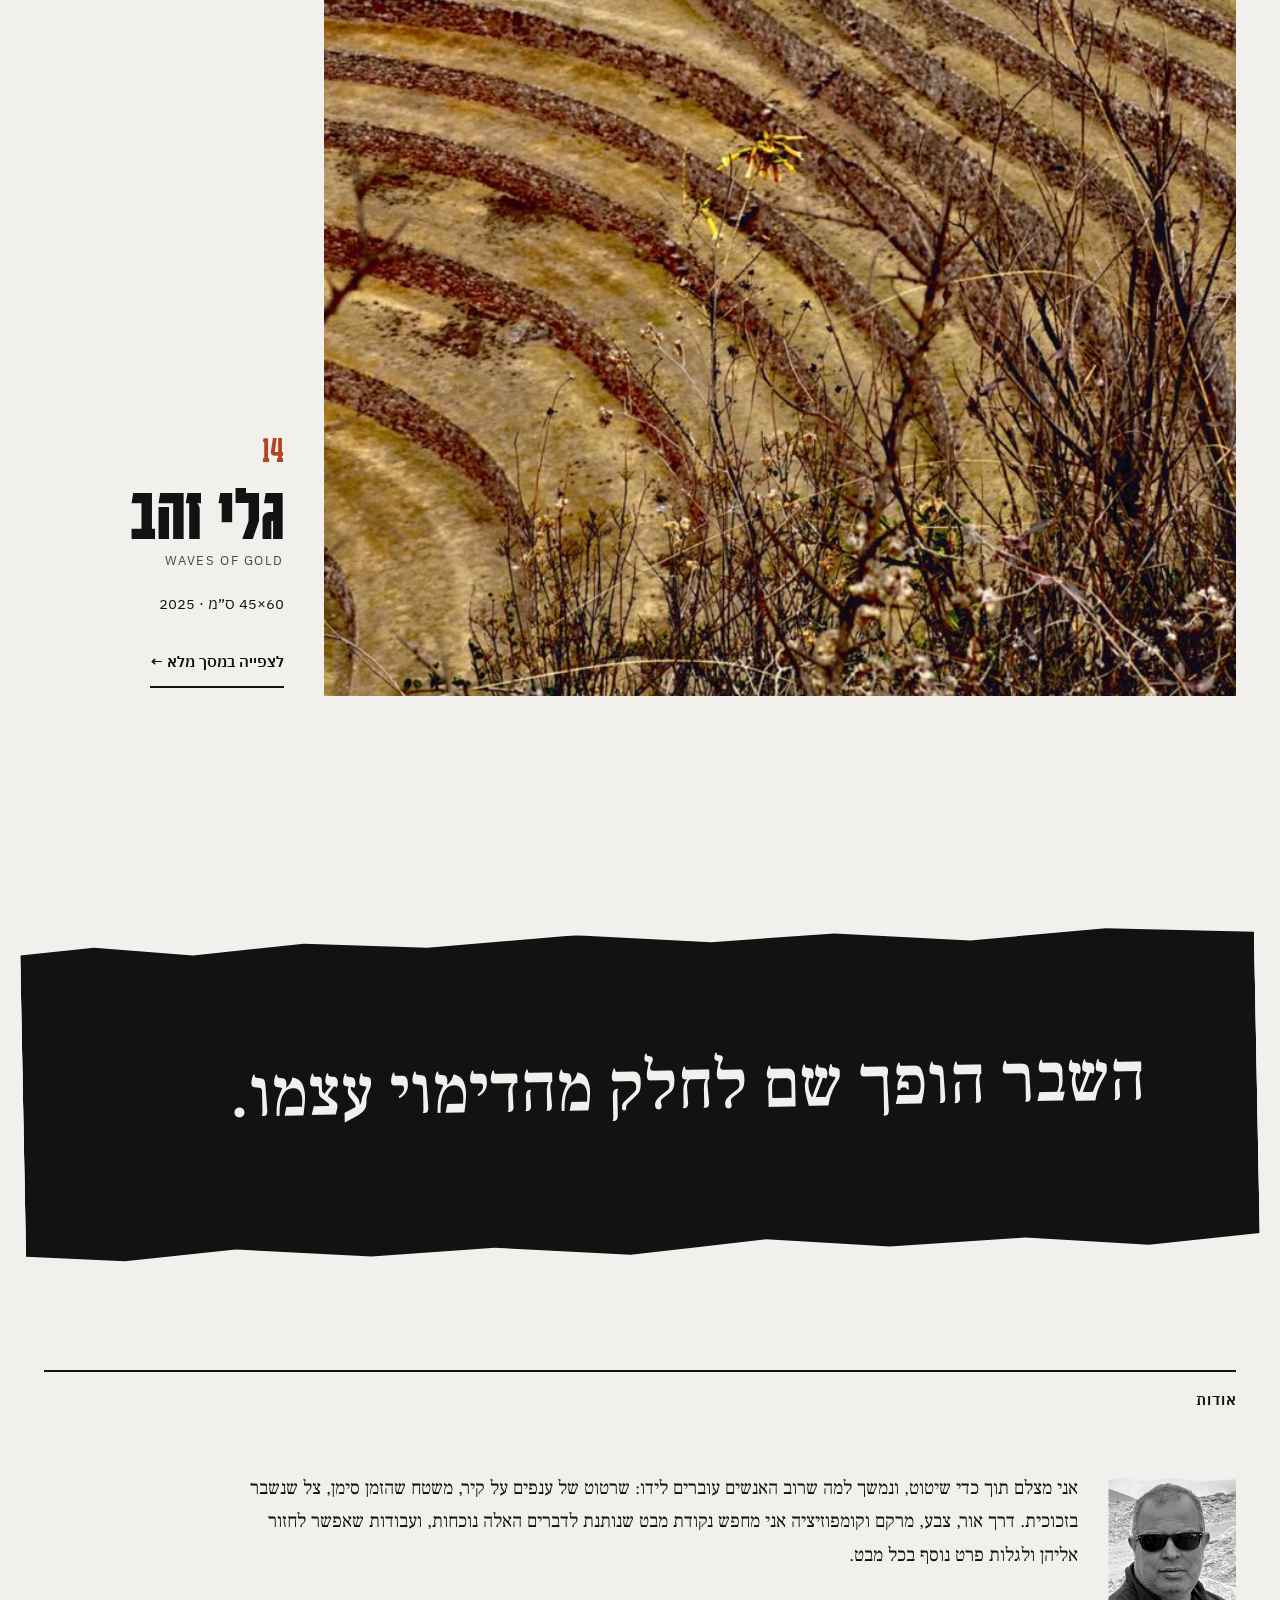
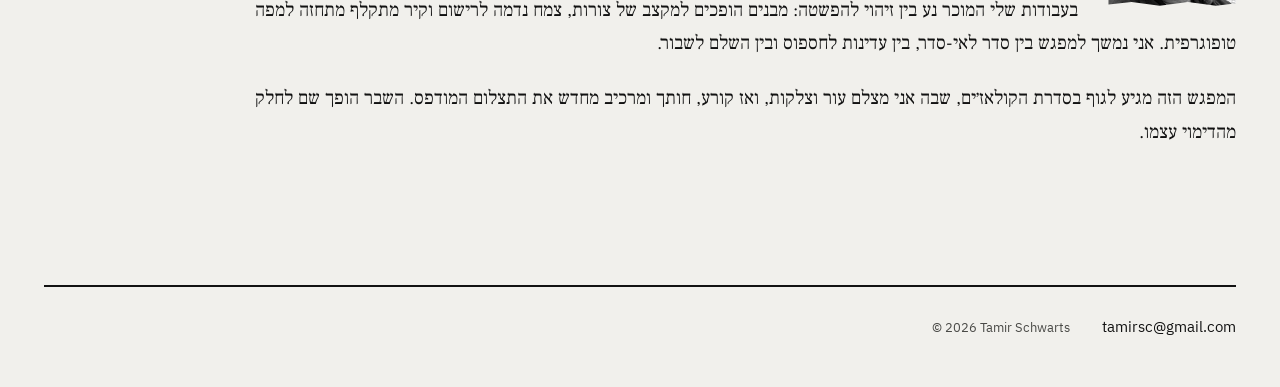
==== commit 9274d4bb: "Open projects as a dropdown under the menu item Co-Authored-By: Claude Fable 5.2 <noreply@anthropic." ====
--- a/index.html
+++ b/index.html
@@ -16,7 +16,7 @@
 <link rel="preconnect" href="https://fonts.googleapis.com">
 <link rel="preconnect" href="https://fonts.gstatic.com" crossorigin>
 <link rel="stylesheet" href="https://fonts.googleapis.com/css2?family=Karantina:wght@400;700&family=IBM+Plex+Sans+Hebrew:wght@400;500;600&family=Frank+Ruhl+Libre:wght@400;500&display=swap">
-<link rel="stylesheet" href="assets/style.css?v=20261114184630">
+<link rel="stylesheet" href="assets/style.css?v=20261114190719">
 </head>
 <body>
 <a class="skip" href="#works" data-ui="skip">דלג לעבודות</a>
@@ -25,14 +25,13 @@
   <a class="nav-name" href="#top" data-bind="navname"></a>
   <div class="nav-links">
     <a href="#works" data-ui="works">עבודות</a>
-    <button type="button" class="nav-btn" id="nav-proj-btn" aria-expanded="false" aria-controls="nav-sub" data-ui="projects" hidden>פרויקטים</button>
+    <span class="nav-proj" id="nav-proj" hidden><button type="button" class="nav-btn" id="nav-proj-btn" aria-expanded="false" aria-controls="nav-sub" data-ui="projects">פרויקטים</button><div class="nav-sub" id="nav-sub" hidden></div></span>
     <a href="#writing" id="nav-writing" data-ui="writing">טקסטים</a>
     <a href="#about" data-ui="about">אודות</a>
     <a href="#contact" data-ui="contact">קשר</a>
   </div>
   <span class="nav-ext" id="nav-ext"></span>
   <button type="button" class="lang" id="lang" aria-label="Switch to English">EN</button>
-  <div class="nav-sub" id="nav-sub" hidden></div>
 </nav>
 
 <header class="hero" id="top">
@@ -94,6 +93,6 @@
   <article id="r-body"></article>
 </dialog>
 
-<script src="assets/app.js?v=20261114184630"></script>
+<script src="assets/app.js?v=20261114190719"></script>
 </body>
 </html>
--- a/assets/style.css
+++ b/assets/style.css
@@ -27,9 +27,11 @@
 .nav-btn::after { content: '▾'; display: inline-block; margin-inline-start: 5px; font-size: 11px; transition: transform .2s; }
 .nav-btn[aria-expanded="true"]::after { transform: rotate(180deg); }
 .nav-btn:hover { color: var(--accent); }
-.nav-btn[hidden], .nav-sub[hidden] { display: none; }
-.nav-sub { order: 9; flex-basis: 100%; display: flex; flex-wrap: wrap; gap: 0 28px; padding: 6px 0 4px; border-top: 1px solid #d6d4cc; font-family: var(--display); font-size: 30px; line-height: 1; }
-.nav-sub a { padding: 9px 0; }
+.nav-proj { position: relative; display: inline-flex; }
+.nav-proj[hidden], .nav-sub[hidden] { display: none; }
+.nav-sub { position: absolute; top: calc(100% + 8px); inset-inline-start: -16px; z-index: 30; display: flex; flex-direction: column; min-width: 210px; max-width: min(340px, calc(100vw - 2 * var(--pad))); padding: 6px 0; background: var(--paper); border: 1.5px solid var(--ink); font-family: var(--display); font-size: 28px; line-height: 1; }
+.nav-proj .nav-sub a { display: block; padding: 11px 16px; }
+.nav-sub a:hover { background: #e4e2da; color: var(--ink); }
 .nav-sub a[aria-current] { color: var(--accent); }
 .nav-ext { display: flex; align-items: center; gap: 4px 26px; }
 .nav-ext:empty { display: none; }
@@ -168,7 +170,8 @@
   .nav { padding: 8px var(--pad) 4px; }
   .nav-links { order: 2; margin-inline-start: 0; width: 100%; flex-wrap: wrap; gap: 0 4px; font-size: 14px; }
   .nav { gap: 0 6px; }
-  .nav-links > a, .nav-links > button, .nav-ext a { display: inline-flex; align-items: center; justify-content: center; min-height: 44px; padding: 0 7px; }
+  .nav-sub { inset-inline-start: 0; top: 100%; }
+  .nav-links > a, .nav-proj > button, .nav-ext a { display: inline-flex; align-items: center; justify-content: center; min-height: 44px; padding: 0 7px; }
   .nav-links > a:first-child { padding-inline-start: 0; }
   .nav-ext .shop { display: none; }
   .nav-ext a:first-child { border-inline-start: 0; }
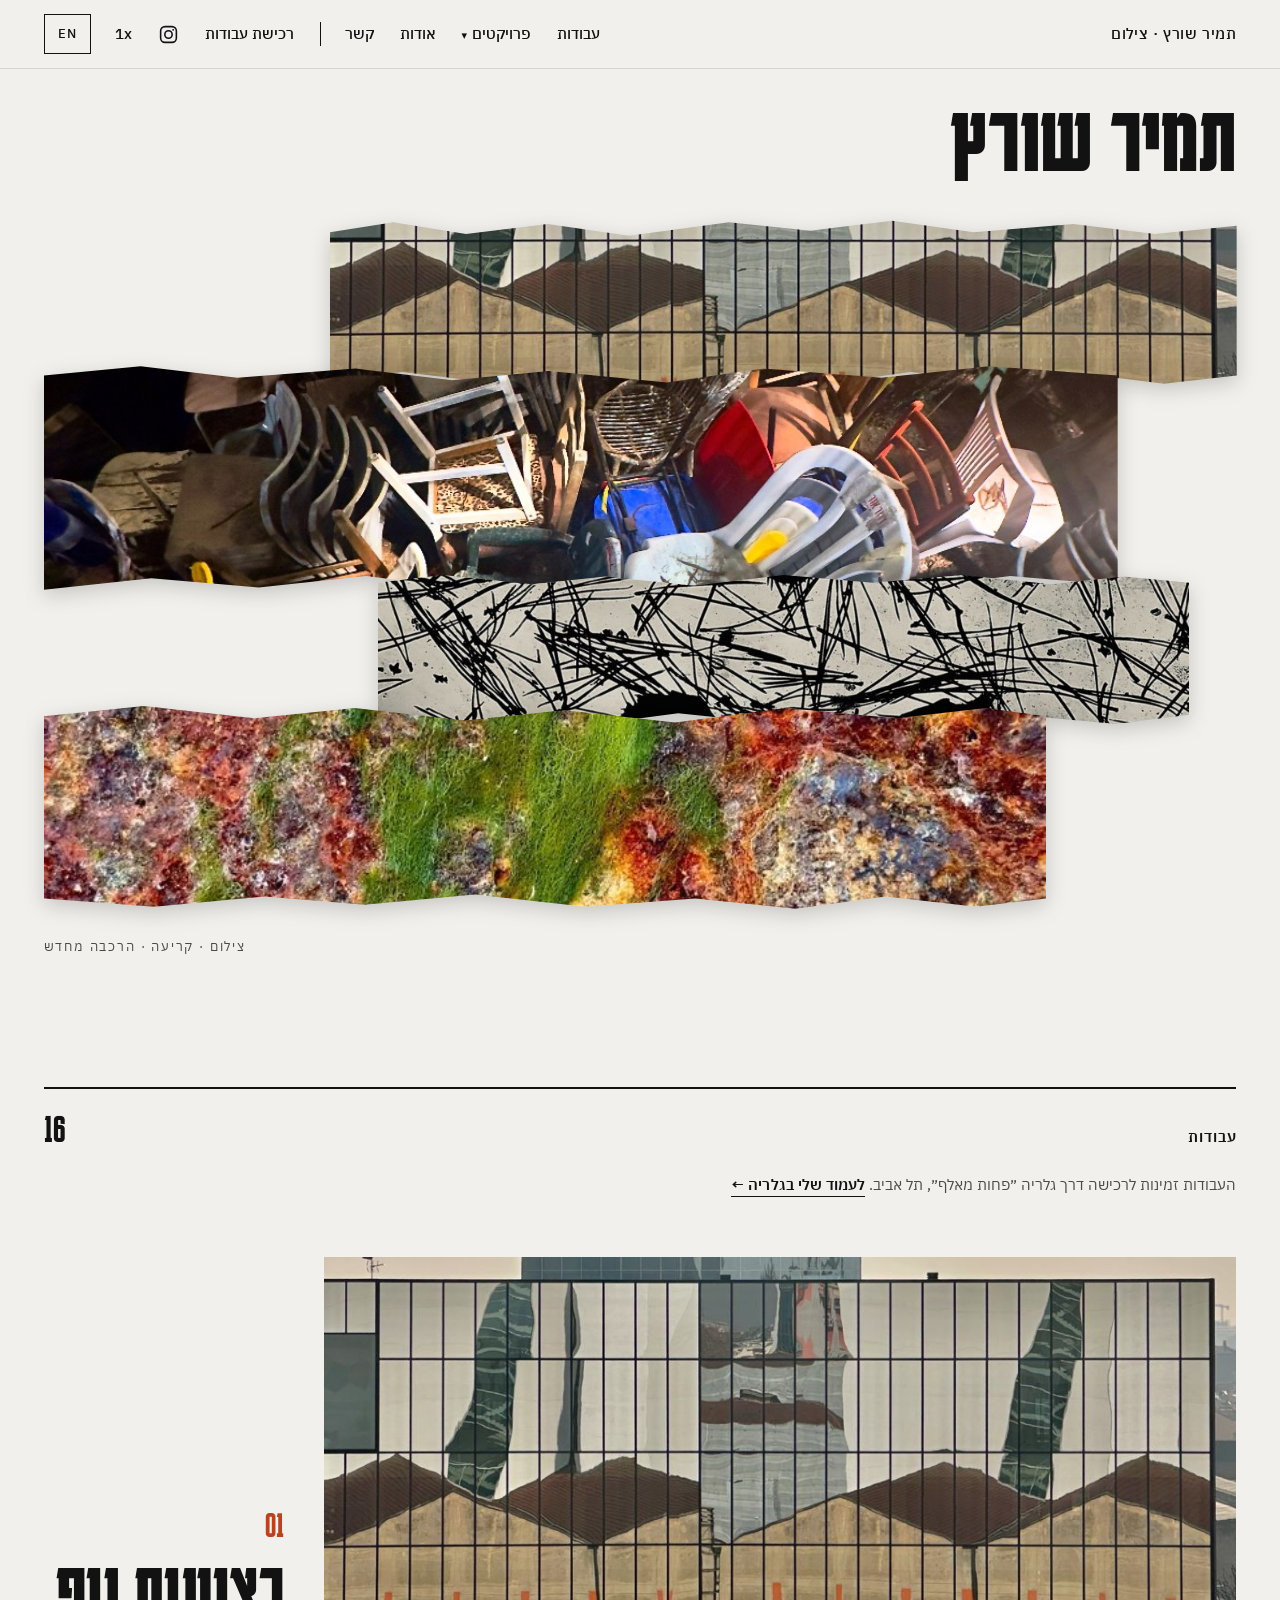
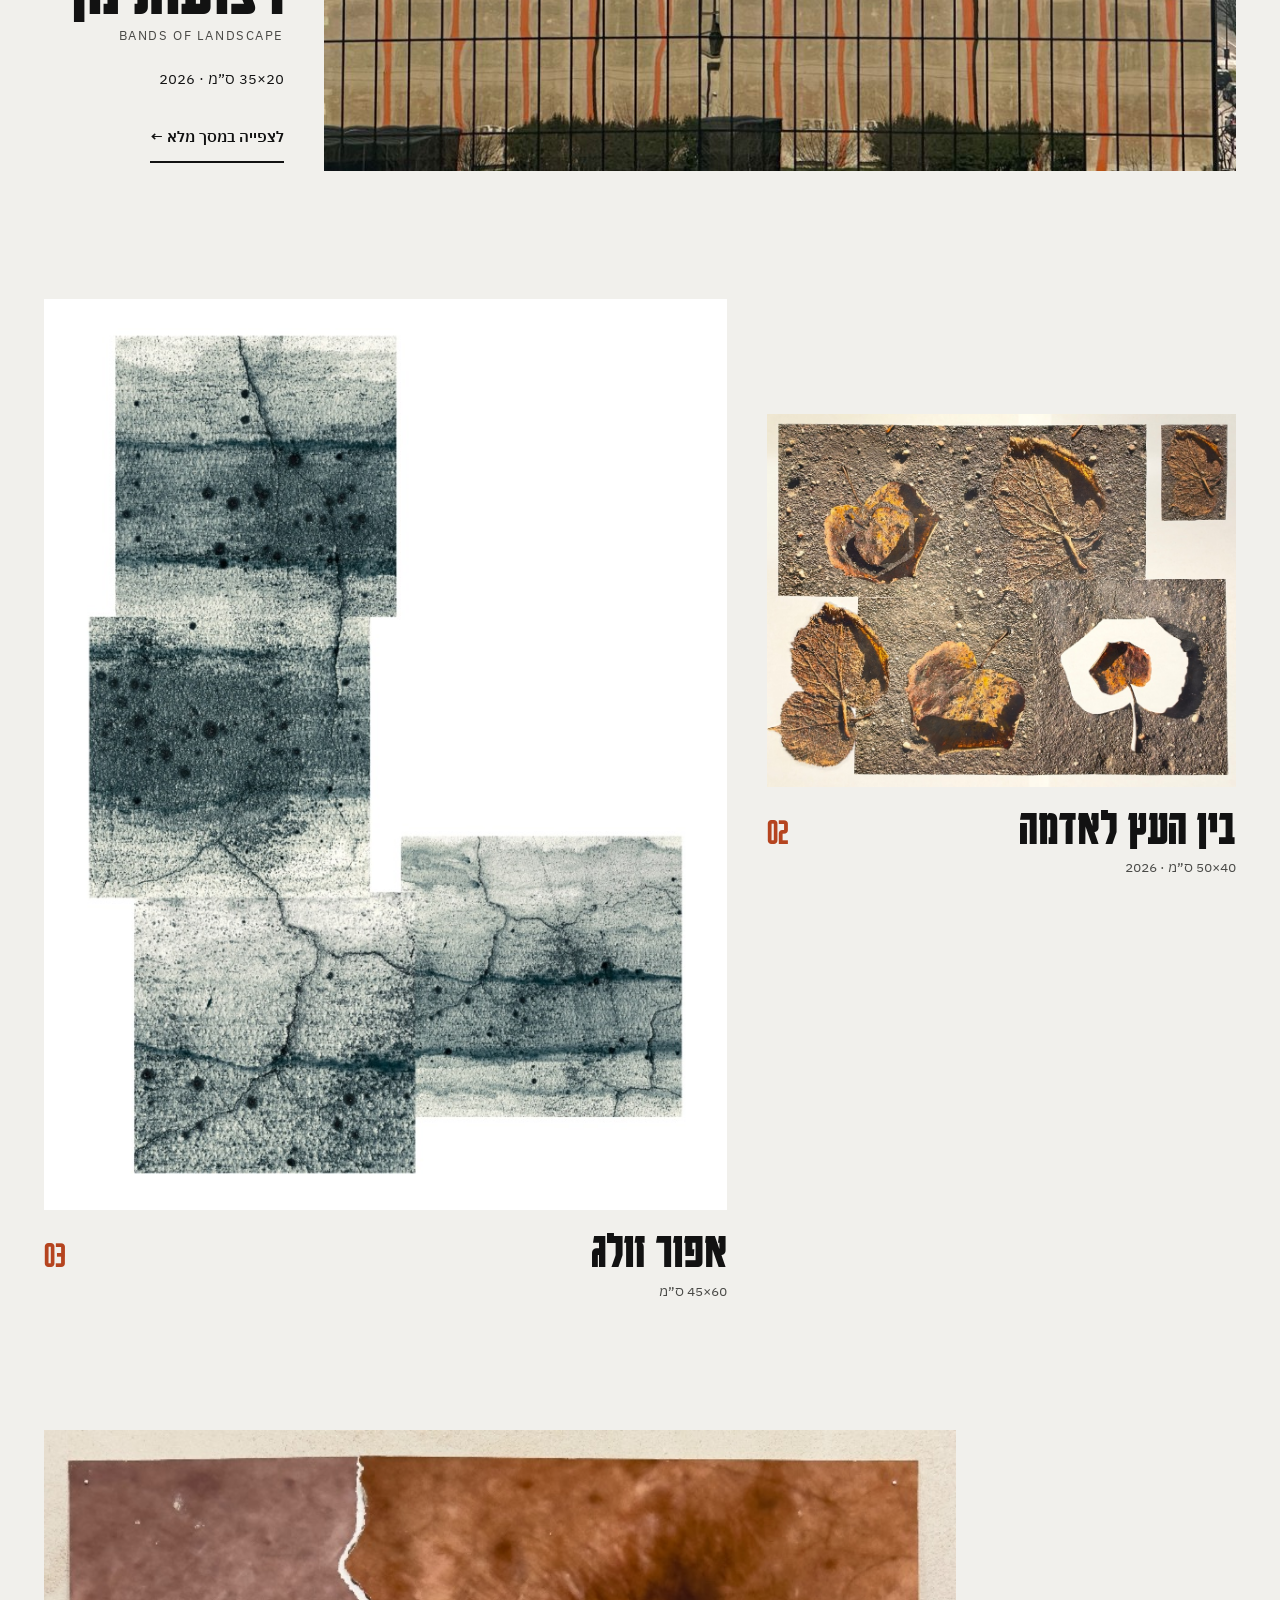
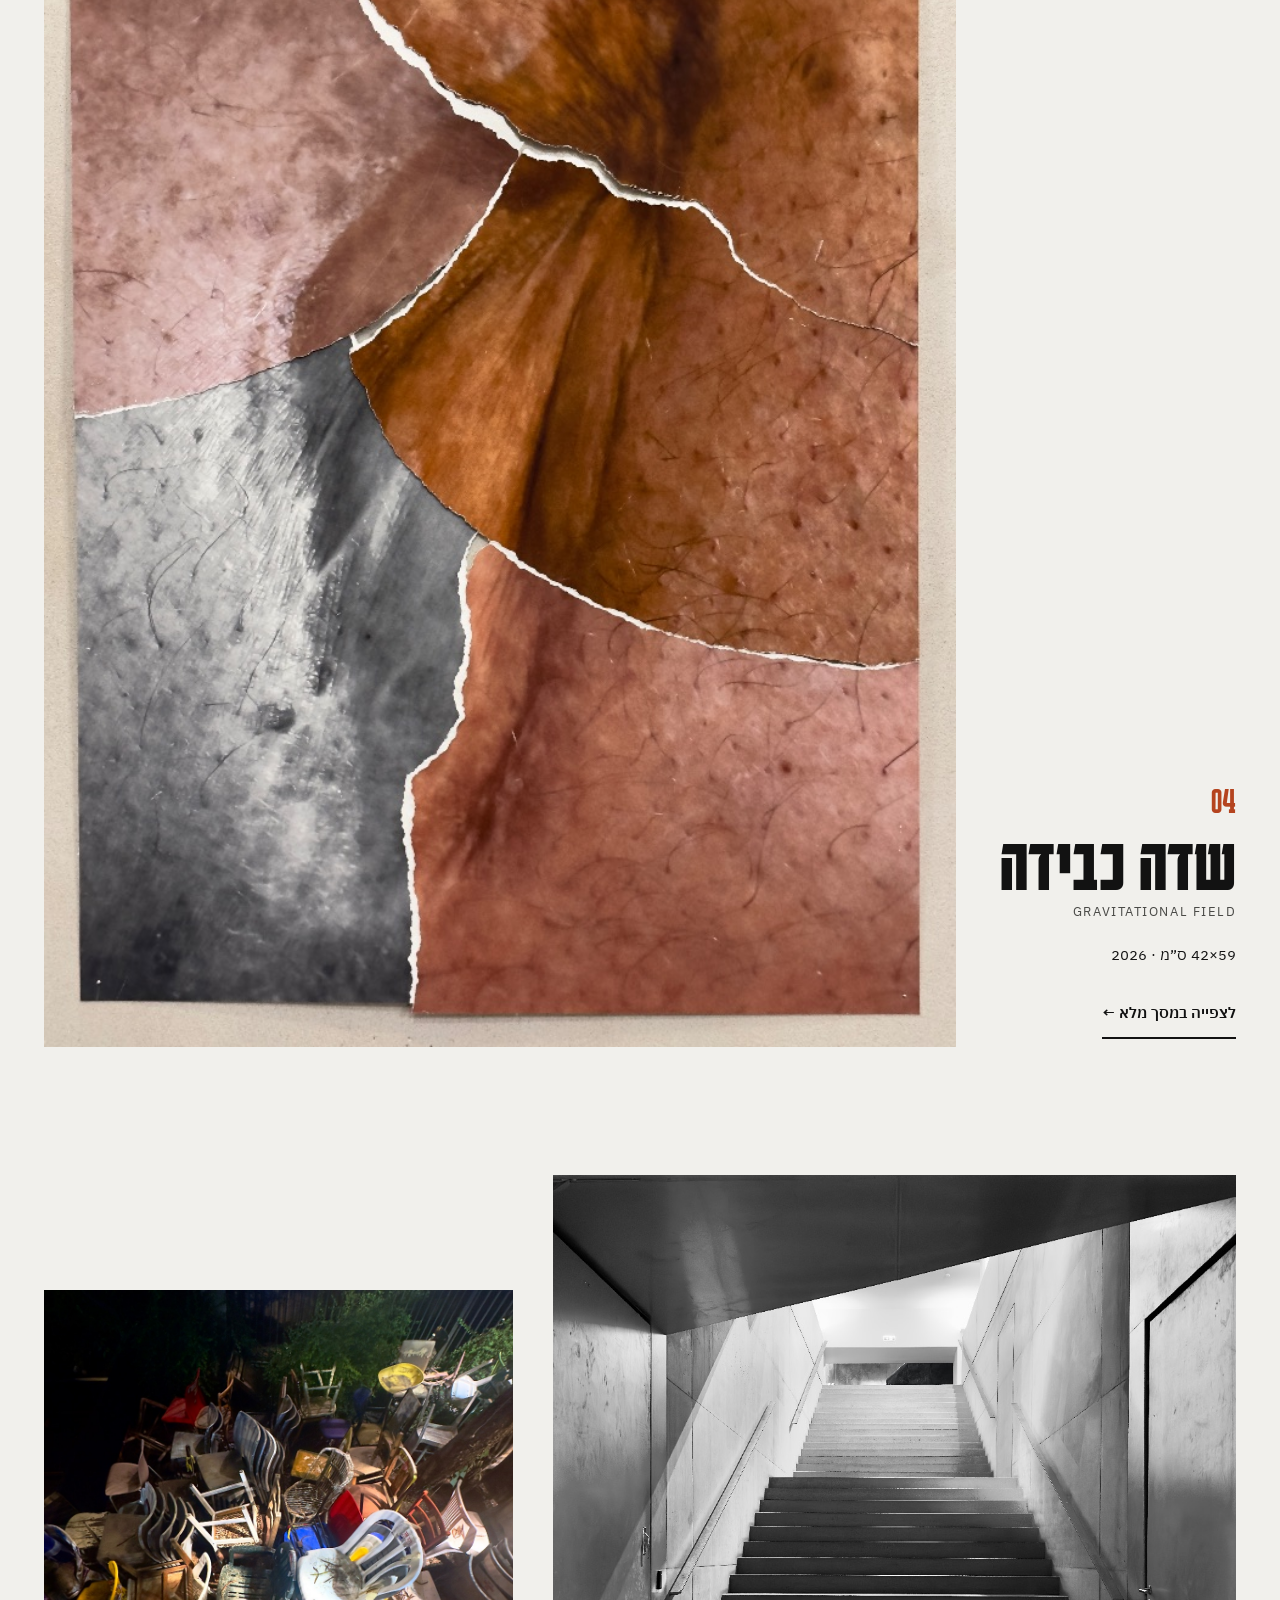
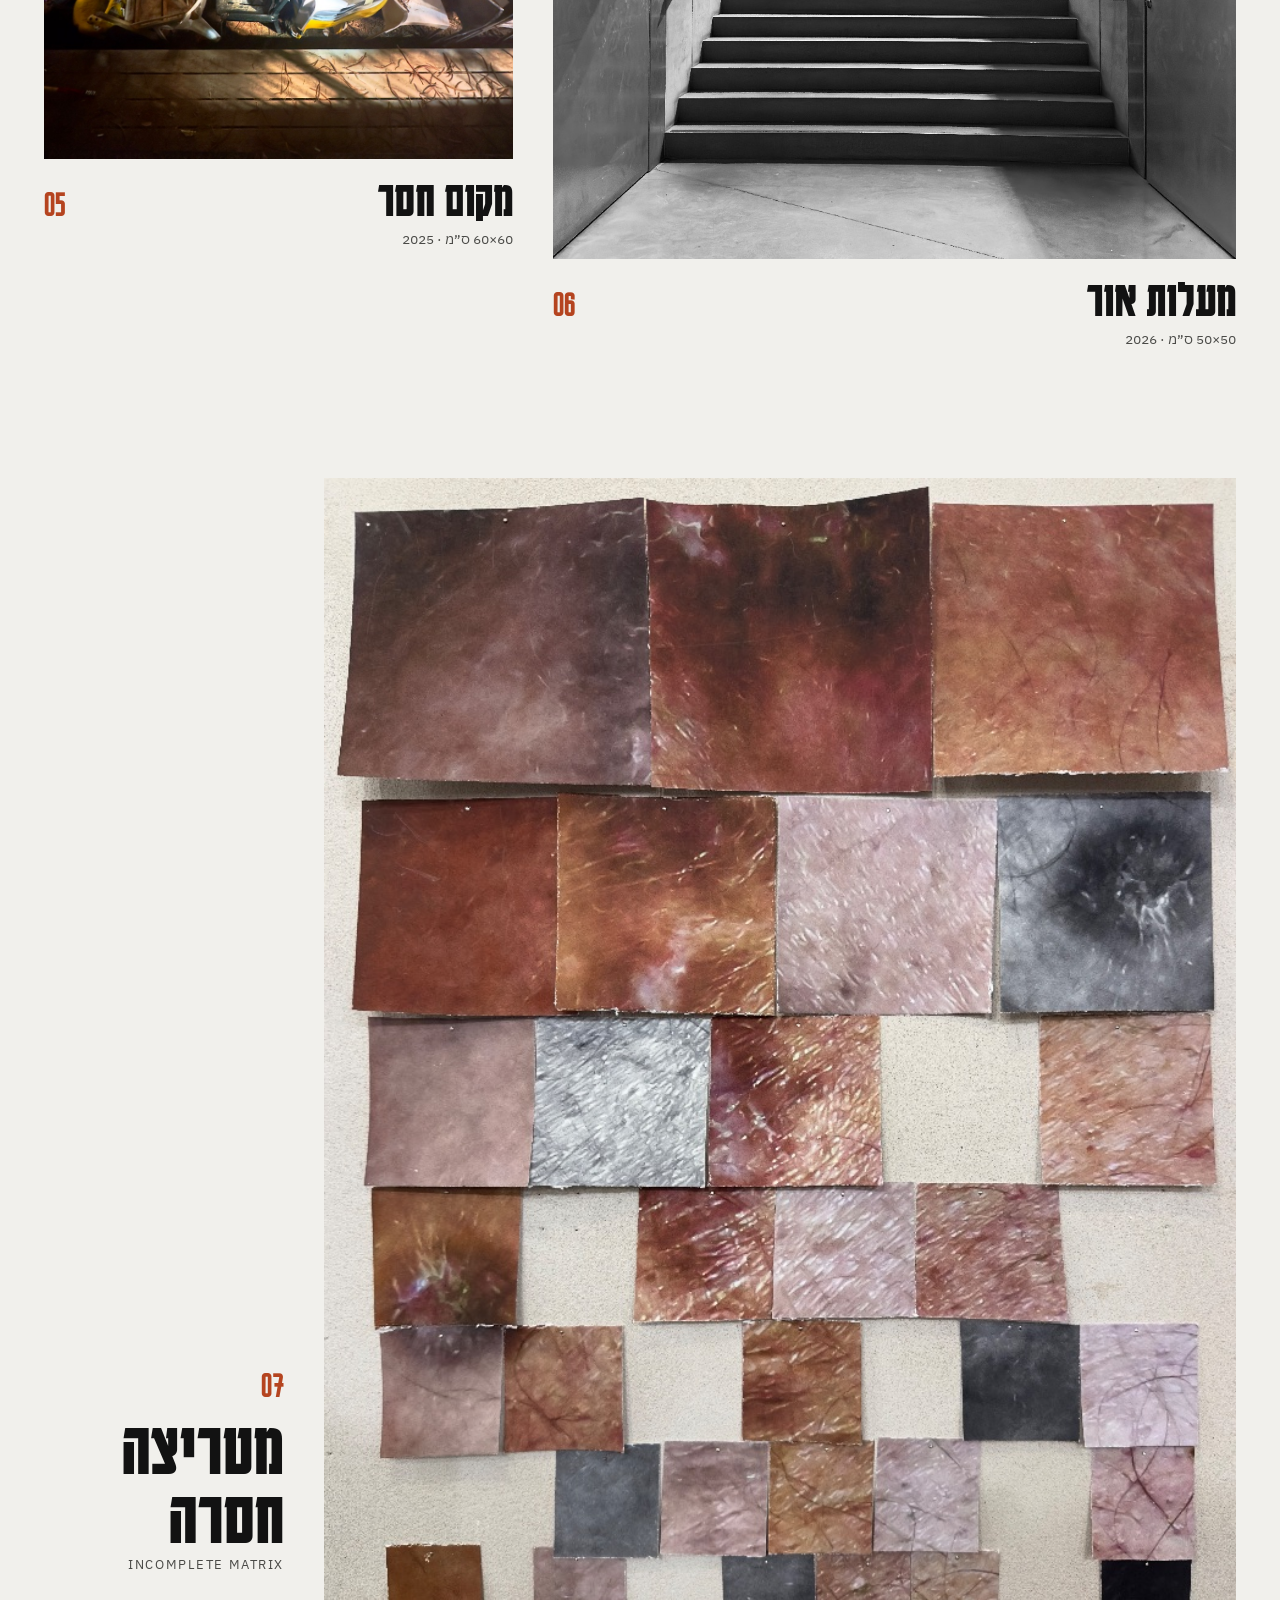
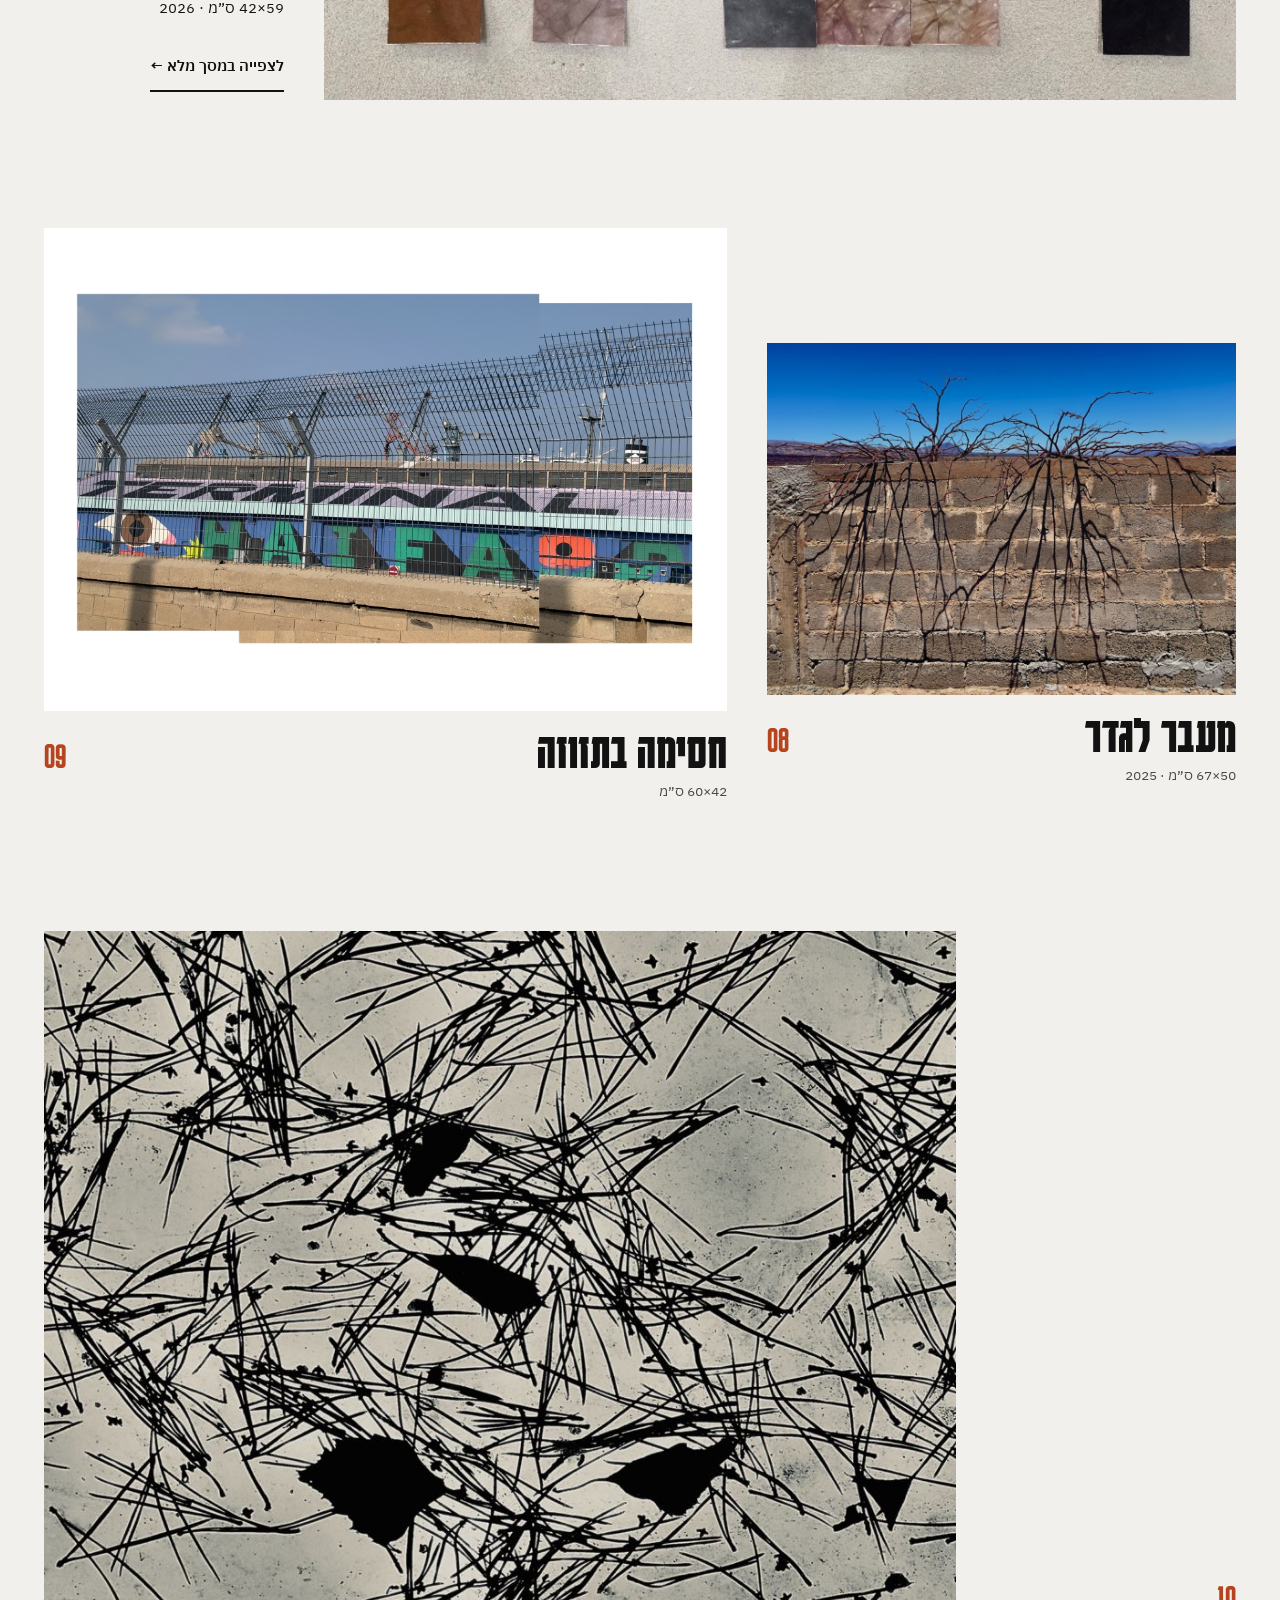
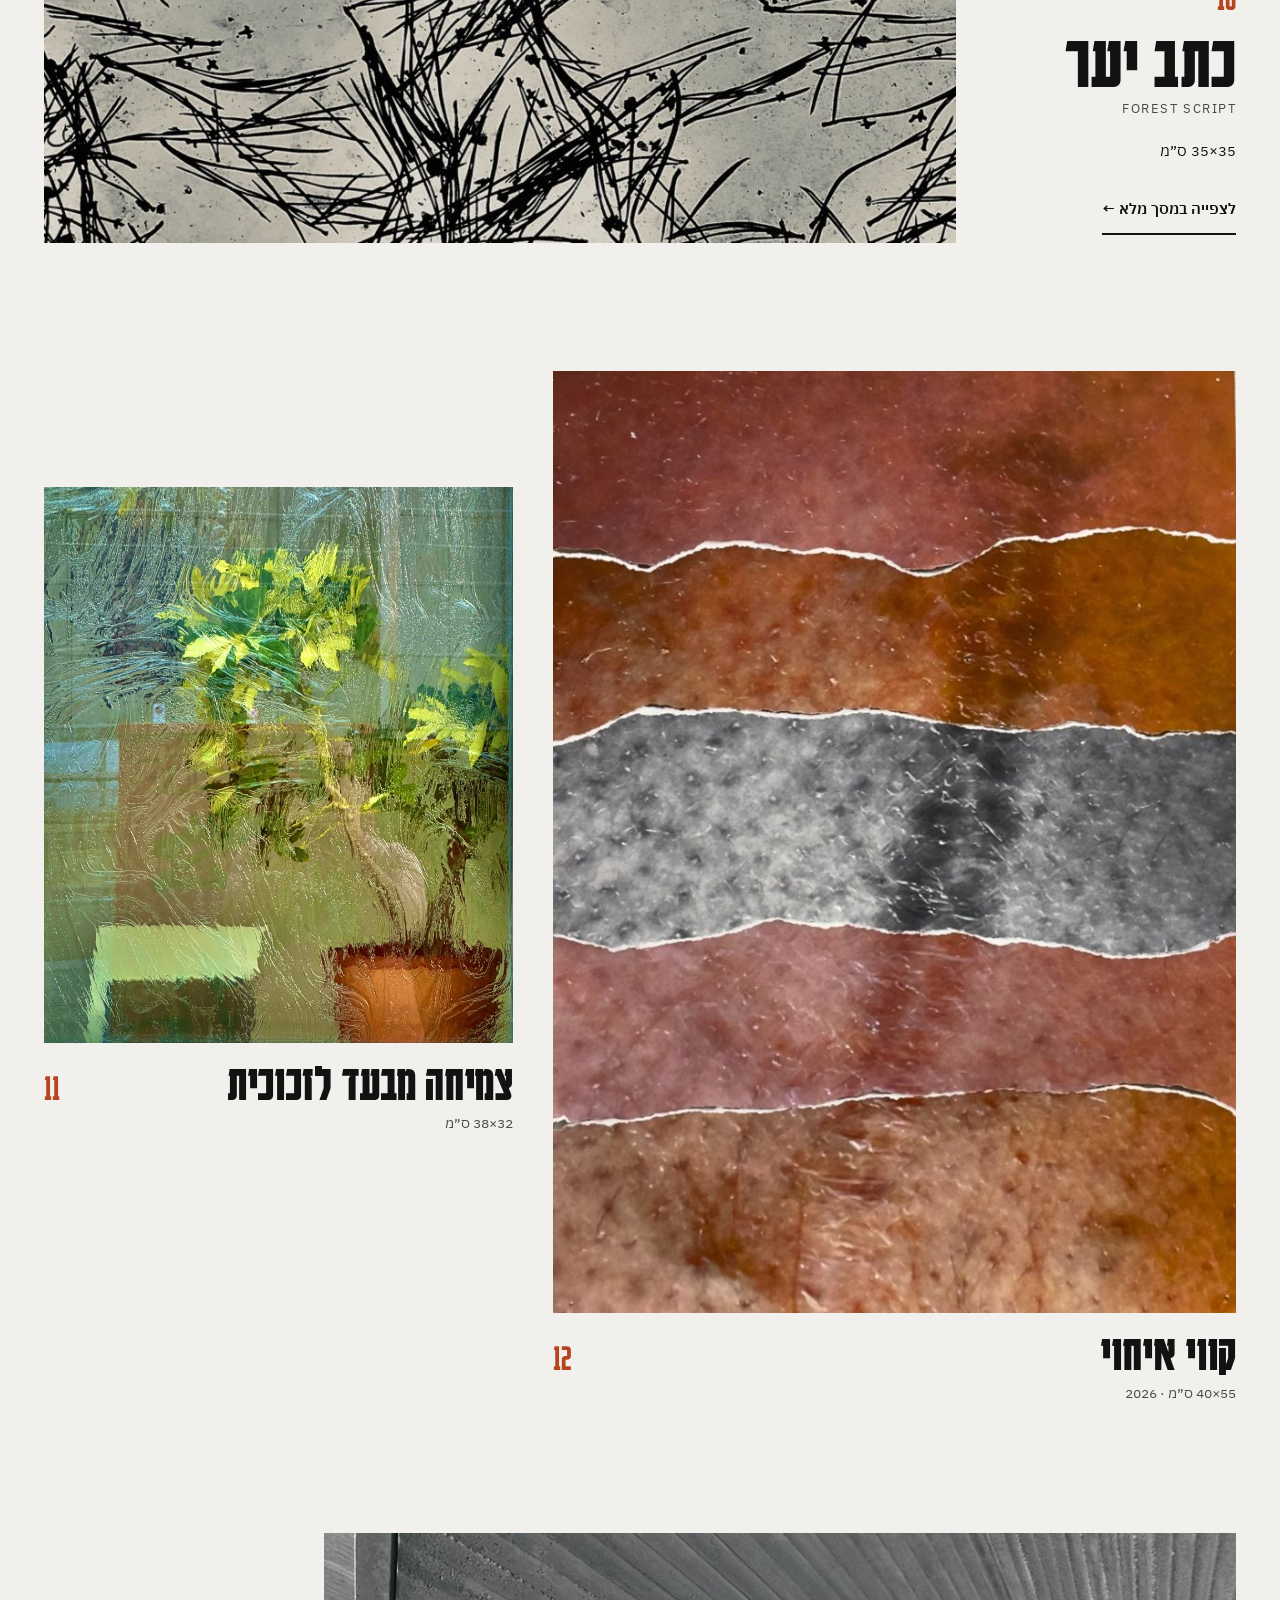
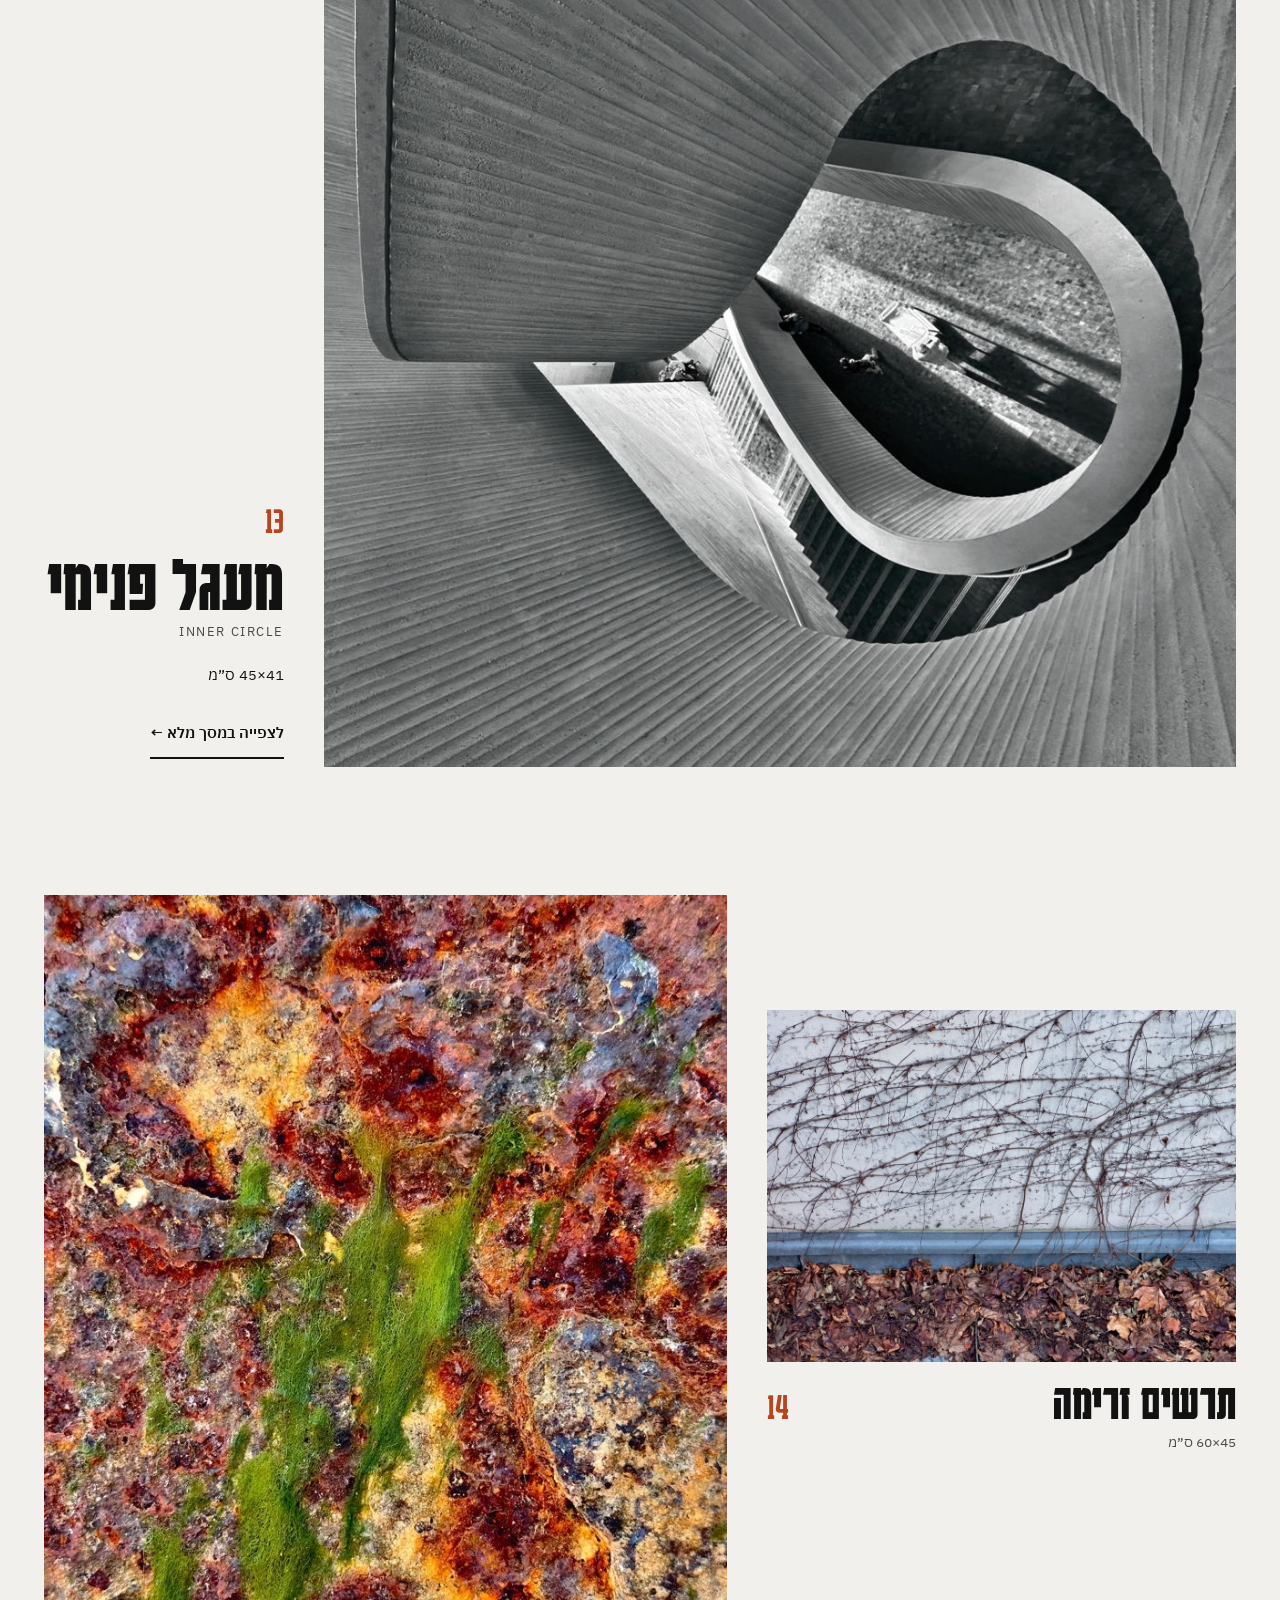
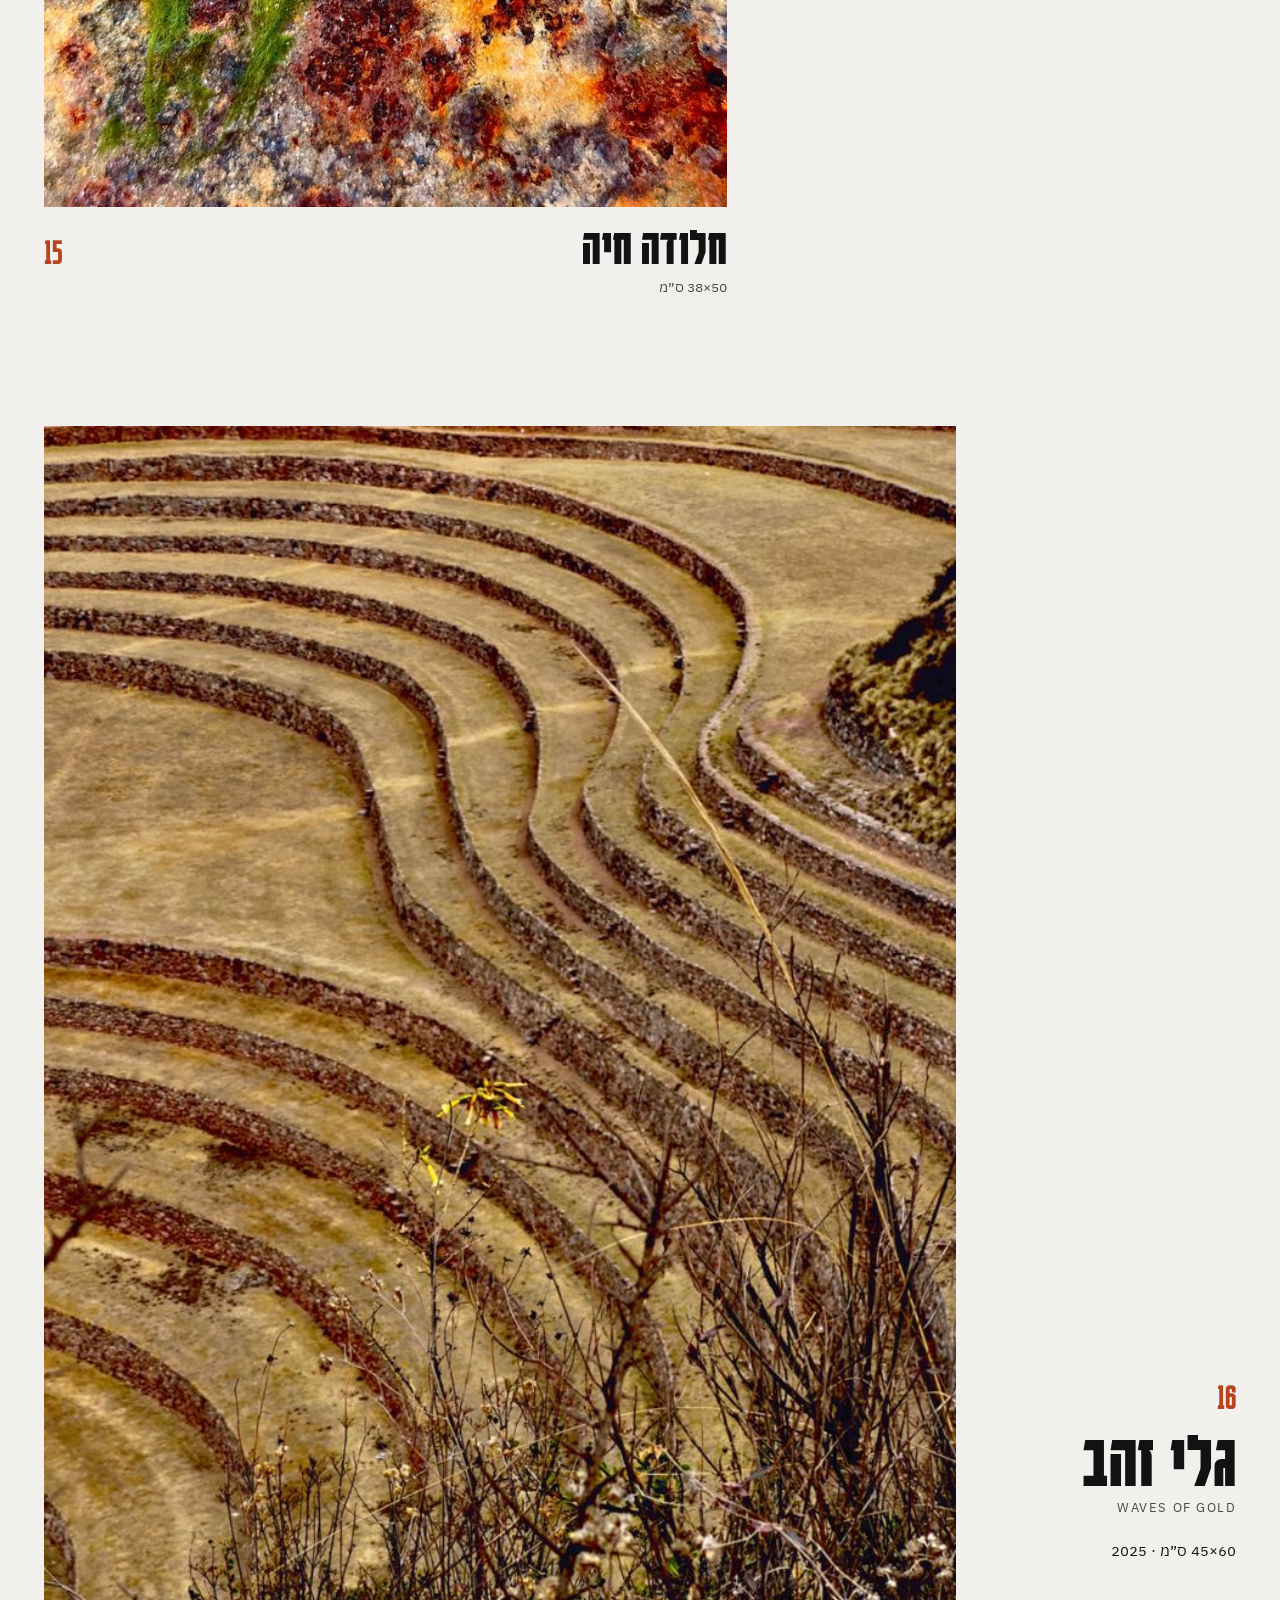
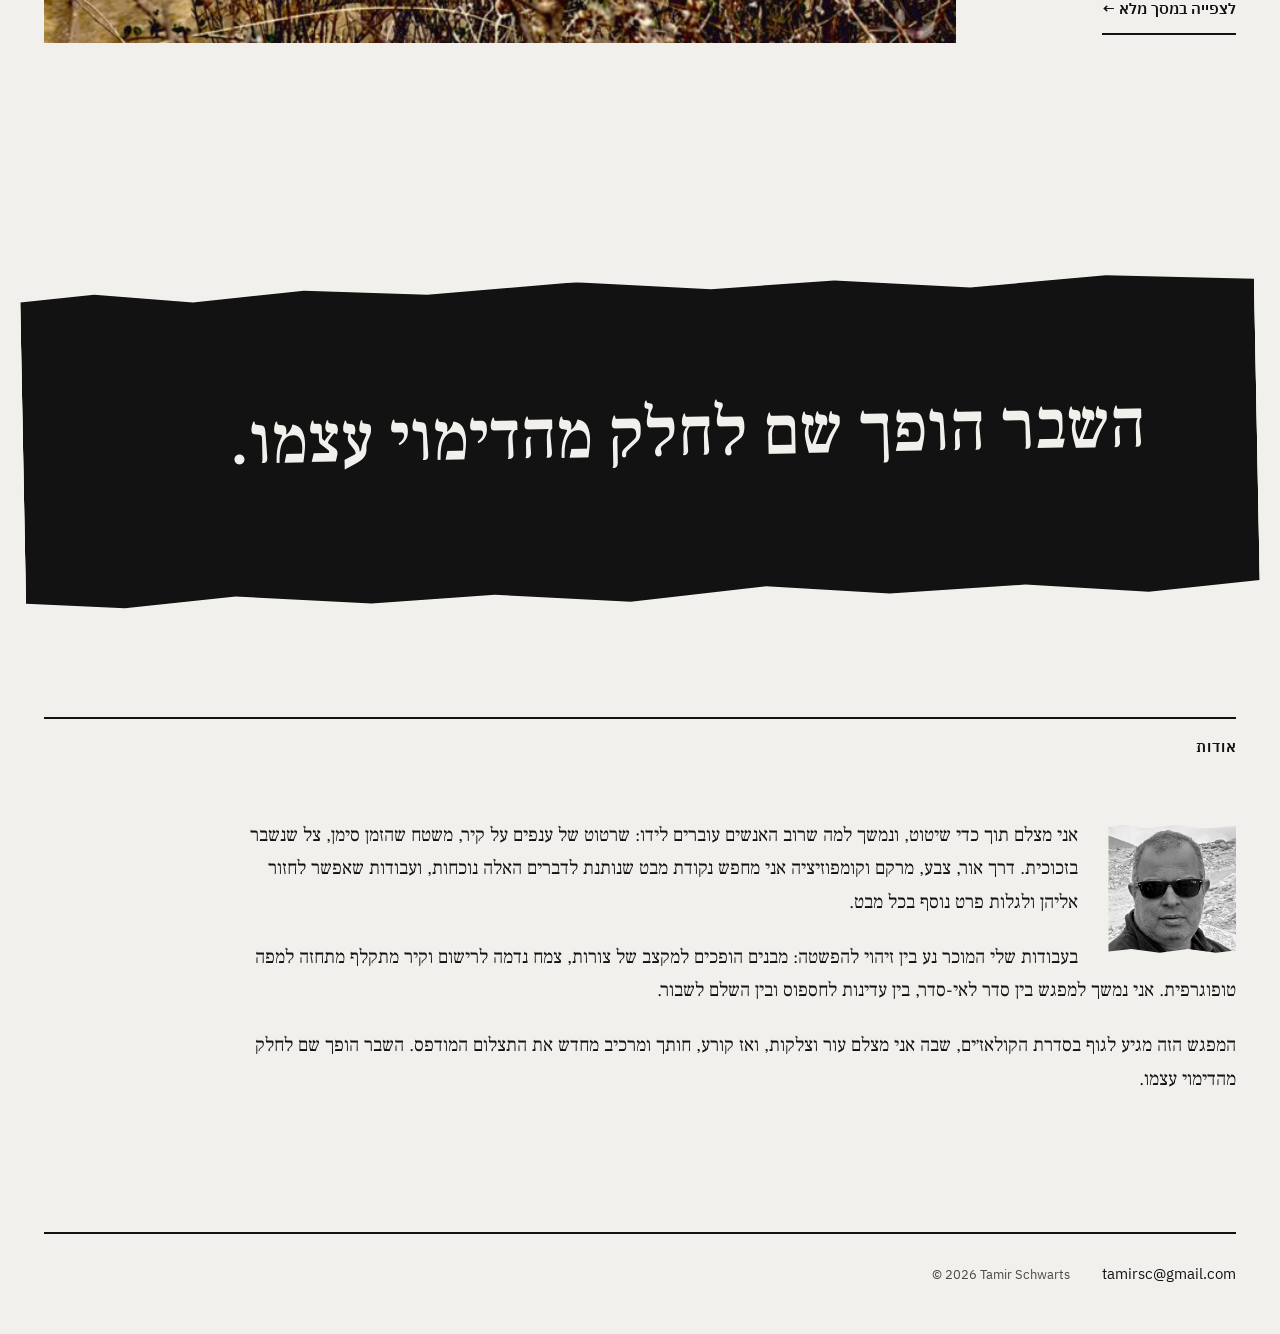
==== commit e9711b0c: "Admin: separate width and height fields for work sizes Co-Authored-By: Claude Fable 5.2 <noreply@ant" ====
--- a/index.html
+++ b/index.html
@@ -16,15 +16,15 @@
 <link rel="preconnect" href="https://fonts.googleapis.com">
 <link rel="preconnect" href="https://fonts.gstatic.com" crossorigin>
 <link rel="stylesheet" href="https://fonts.googleapis.com/css2?family=Karantina:wght@400;700&family=IBM+Plex+Sans+Hebrew:wght@400;500;600&family=Frank+Ruhl+Libre:wght@400;500&display=swap">
-<link rel="stylesheet" href="assets/style.css?v=20261114190719">
+<link rel="stylesheet" href="assets/style.css?v=20261114214517">
 </head>
 <body>
 <a class="skip" href="#works" data-ui="skip">דלג לעבודות</a>
 
-<nav class="nav">
+<nav class="nav at-top">
   <a class="nav-name" href="#top" data-bind="navname"></a>
   <div class="nav-links">
-    <a href="#works" data-ui="works">עבודות</a>
+    <a href="#works" data-ui="works" data-goproj="">עבודות</a>
     <span class="nav-proj" id="nav-proj" hidden><button type="button" class="nav-btn" id="nav-proj-btn" aria-expanded="false" aria-controls="nav-sub" data-ui="projects">פרויקטים</button><div class="nav-sub" id="nav-sub" hidden></div></span>
     <a href="#writing" id="nav-writing" data-ui="writing">טקסטים</a>
     <a href="#about" data-ui="about">אודות</a>
@@ -93,6 +93,6 @@
   <article id="r-body"></article>
 </dialog>
 
-<script src="assets/app.js?v=20261114190719"></script>
+<script src="assets/app.js?v=20261114214517"></script>
 </body>
 </html>
--- a/assets/style.css
+++ b/assets/style.css
@@ -21,7 +21,8 @@
 
 /* nav */
 .nav { position: sticky; top: 0; z-index: 20; background: var(--paper); border-bottom: 1px solid #d6d4cc; display: flex; justify-content: space-between; align-items: center; flex-wrap: wrap; gap: 4px 24px; padding: 12px var(--pad); font-size: 15px; font-weight: 500; }
-.nav-name { letter-spacing: .04em; }
+.nav-name { letter-spacing: .04em; transition: opacity .25s ease, visibility .25s; }
+.nav.at-top .nav-name { opacity: 0; visibility: hidden; }
 .nav-links { display: flex; flex-wrap: wrap; align-items: center; gap: 4px 26px; margin-inline-start: auto; }
 .nav-btn { background: none; border: 0; padding: 10px 0; font-weight: 500; }
 .nav-btn::after { content: '▾'; display: inline-block; margin-inline-start: 5px; font-size: 11px; transition: transform .2s; }
@@ -29,7 +30,7 @@
 .nav-btn:hover { color: var(--accent); }
 .nav-proj { position: relative; display: inline-flex; }
 .nav-proj[hidden], .nav-sub[hidden] { display: none; }
-.nav-sub { position: absolute; top: calc(100% + 8px); inset-inline-start: -16px; z-index: 30; display: flex; flex-direction: column; min-width: 210px; max-width: min(340px, calc(100vw - 2 * var(--pad))); padding: 6px 0; background: var(--paper); border: 1.5px solid var(--ink); font-family: var(--display); font-size: 28px; line-height: 1; }
+.nav-sub { position: absolute; top: calc(100% + 8px); inset-inline-start: -16px; z-index: 30; display: flex; flex-direction: column; min-width: 180px; max-width: min(340px, calc(100vw - 2 * var(--pad))); padding: 6px 0; background: var(--paper); border: 1.5px solid var(--ink); font-size: 14px; font-weight: 500; line-height: 1.3; }
 .nav-proj .nav-sub a { display: block; padding: 11px 16px; }
 .nav-sub a:hover { background: #e4e2da; color: var(--ink); }
 .nav-sub a[aria-current] { color: var(--accent); }
@@ -170,7 +171,8 @@
   .nav { padding: 8px var(--pad) 4px; }
   .nav-links { order: 2; margin-inline-start: 0; width: 100%; flex-wrap: wrap; gap: 0 4px; font-size: 14px; }
   .nav { gap: 0 6px; }
-  .nav-sub { inset-inline-start: 0; top: 100%; }
+  .nav-sub { inset-inline-start: 0; top: 100%; font-size: 13px; }
+  .nav-proj .nav-sub a { padding: 13px 16px; }
   .nav-links > a, .nav-proj > button, .nav-ext a { display: inline-flex; align-items: center; justify-content: center; min-height: 44px; padding: 0 7px; }
   .nav-links > a:first-child { padding-inline-start: 0; }
   .nav-ext .shop { display: none; }
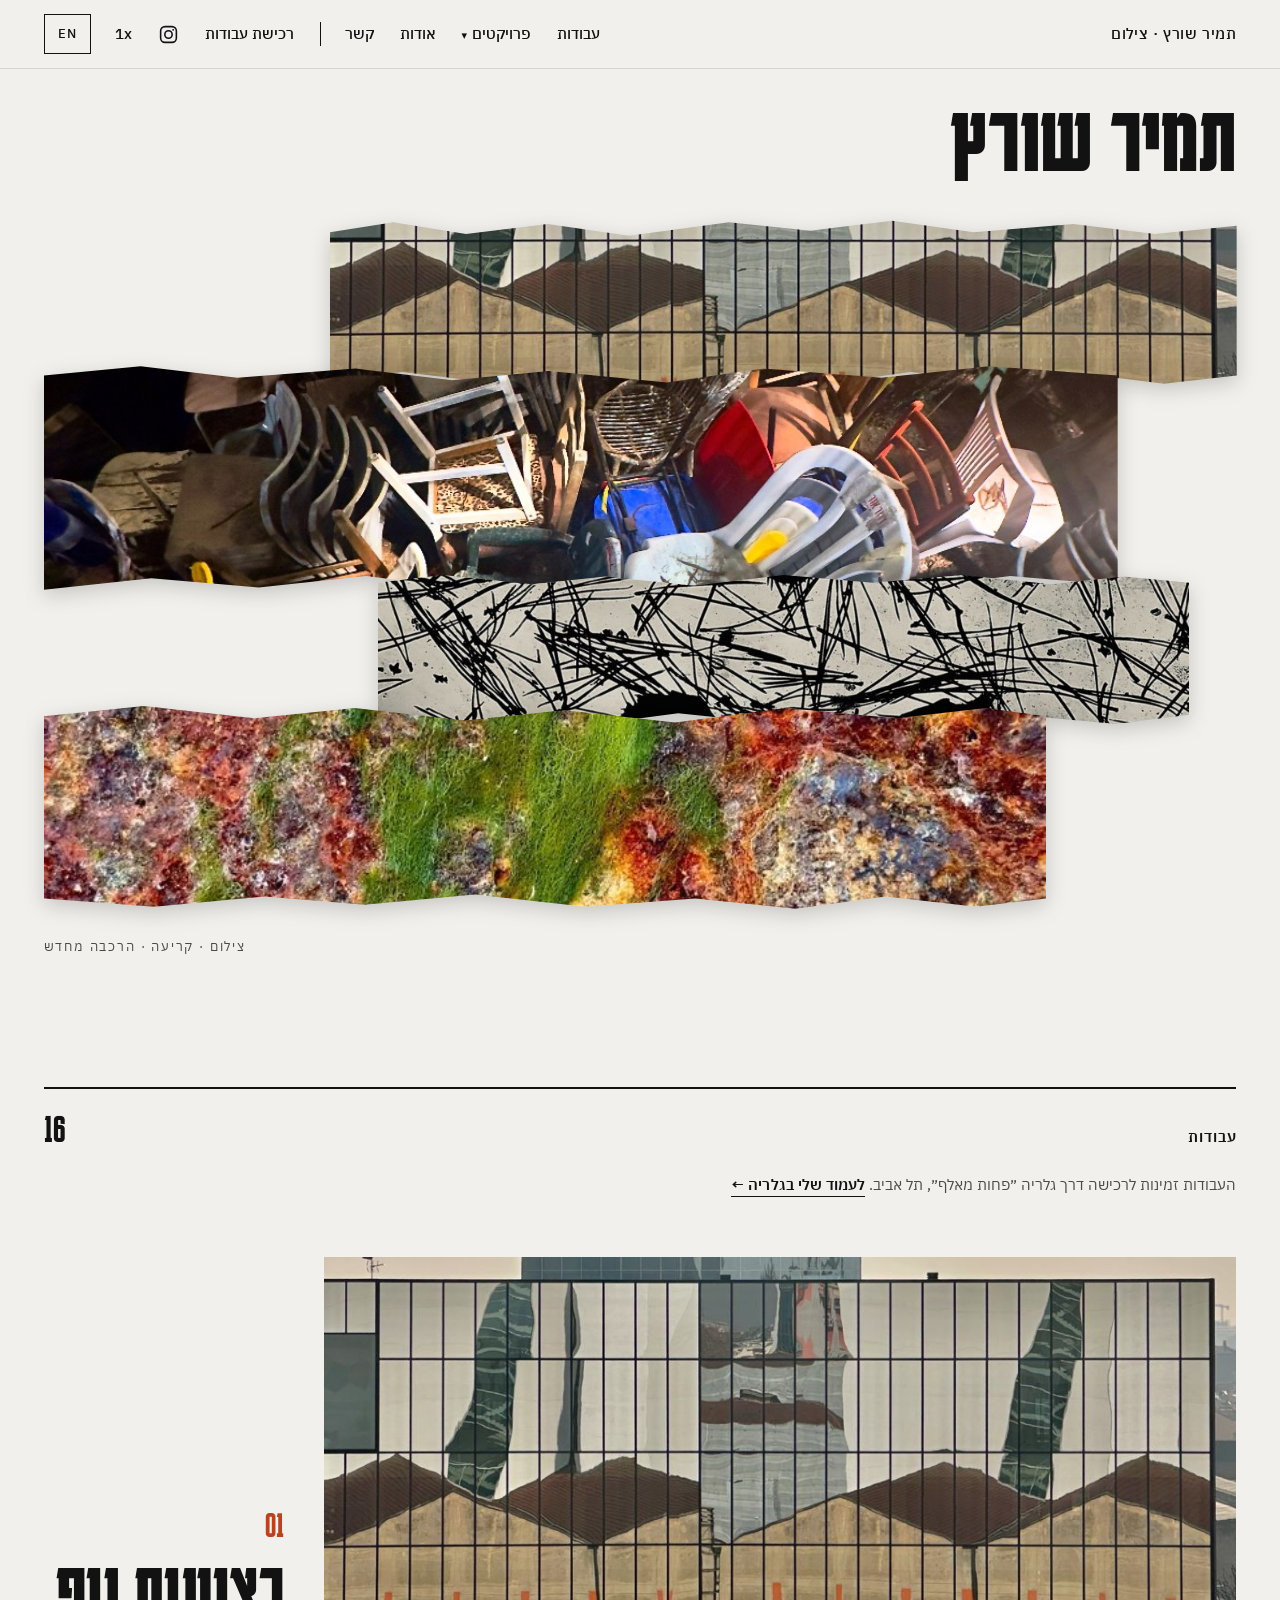
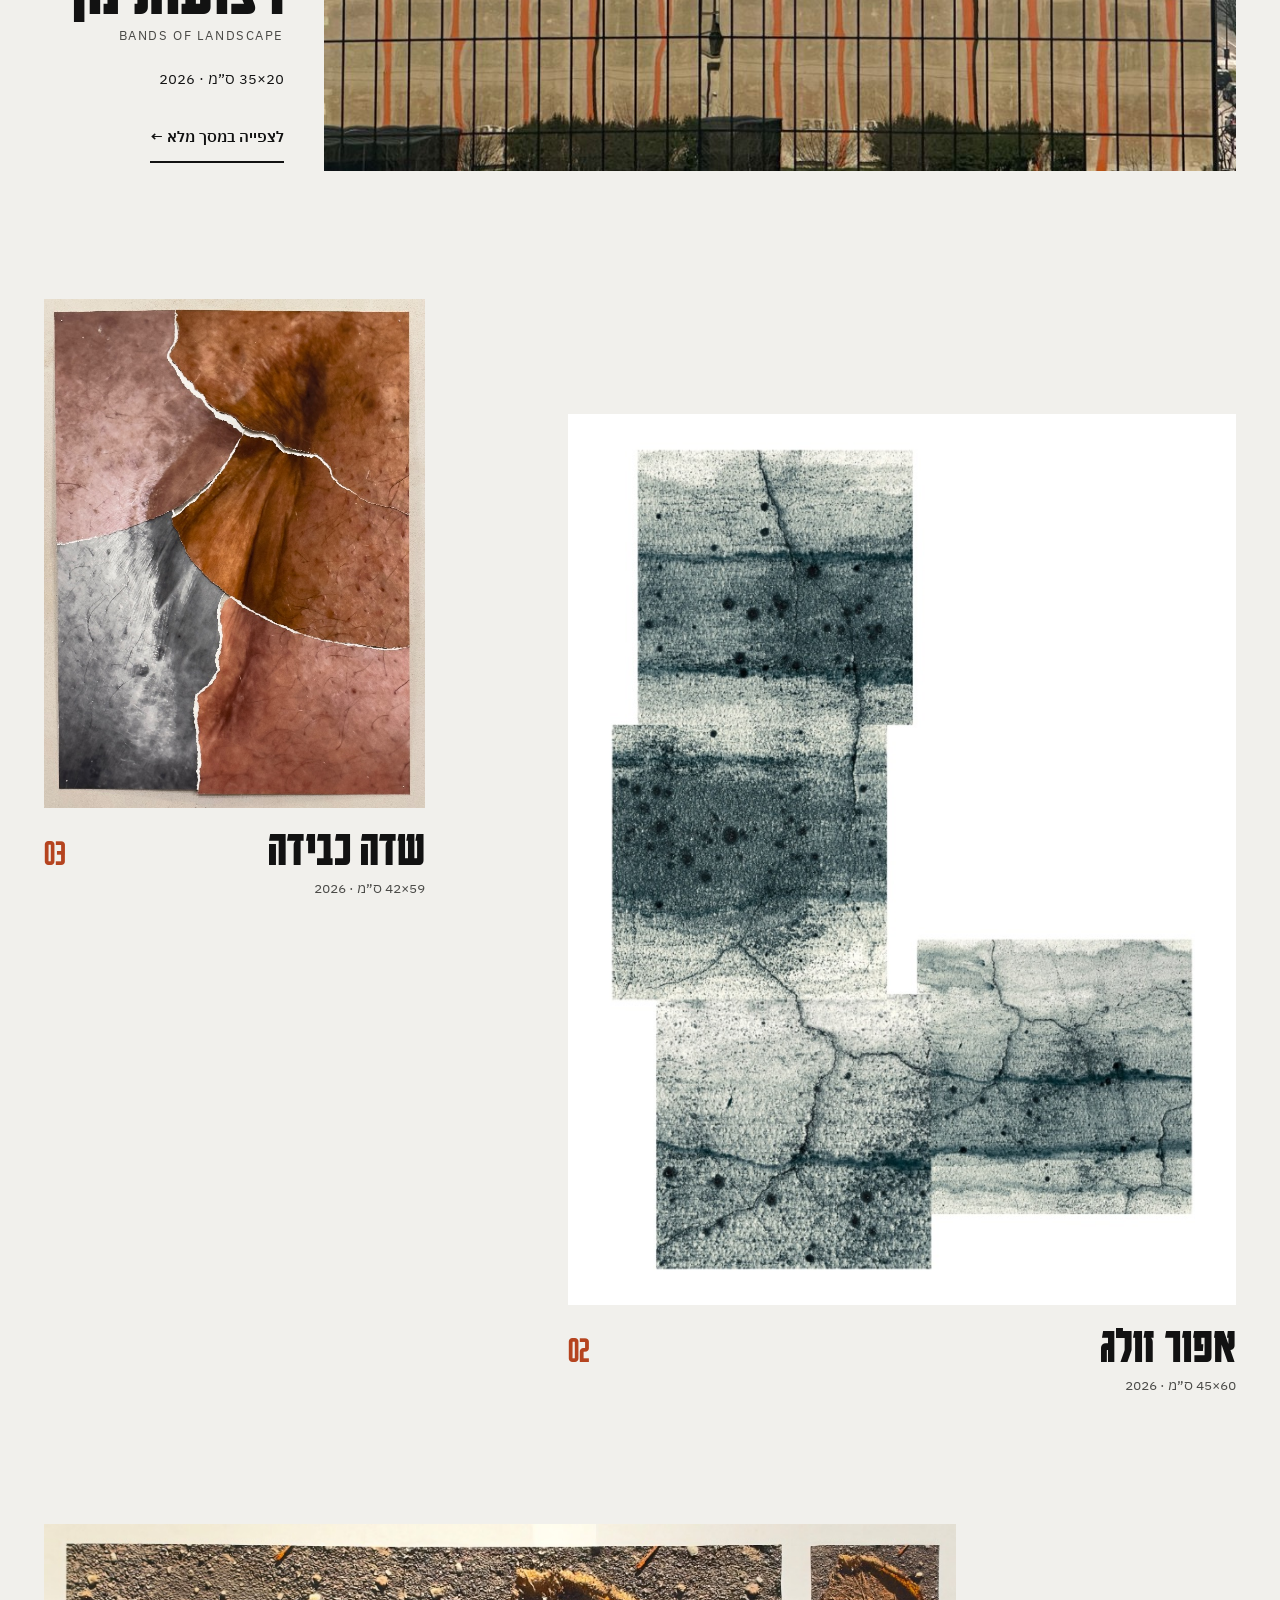
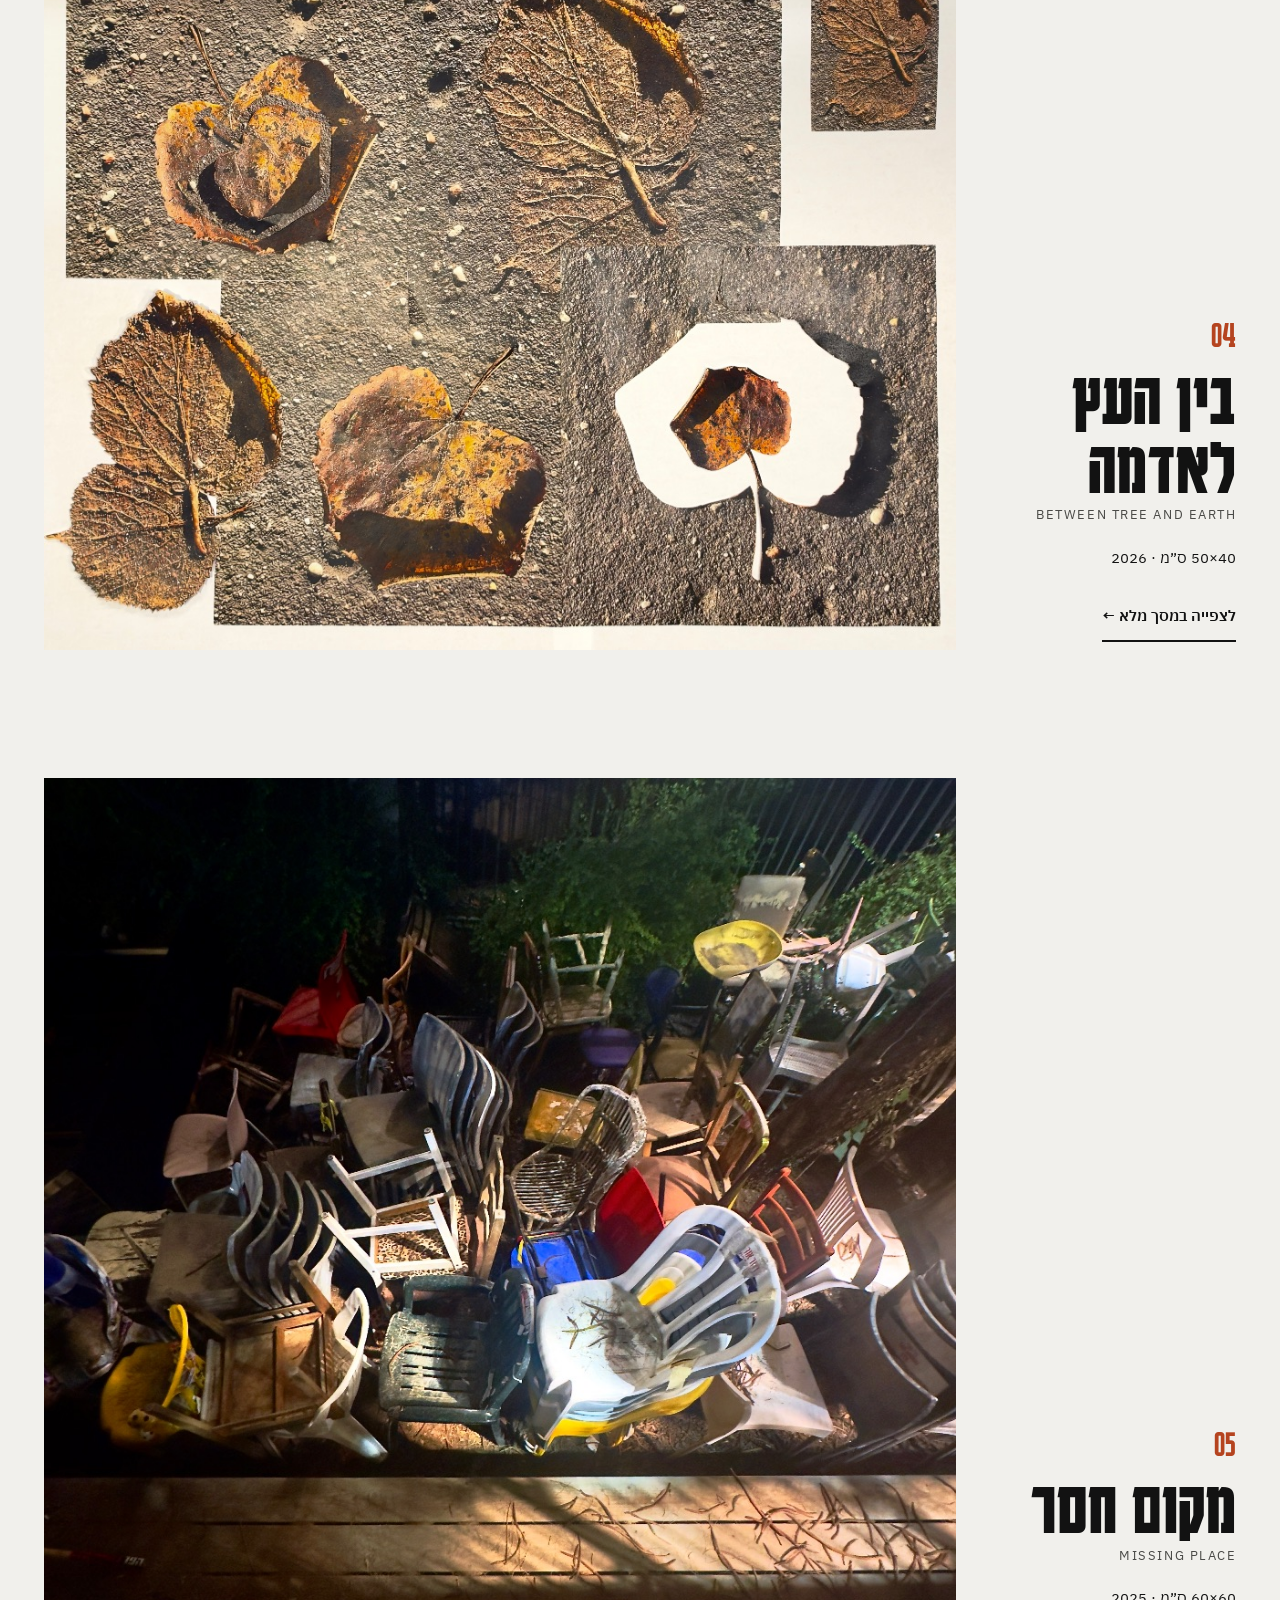
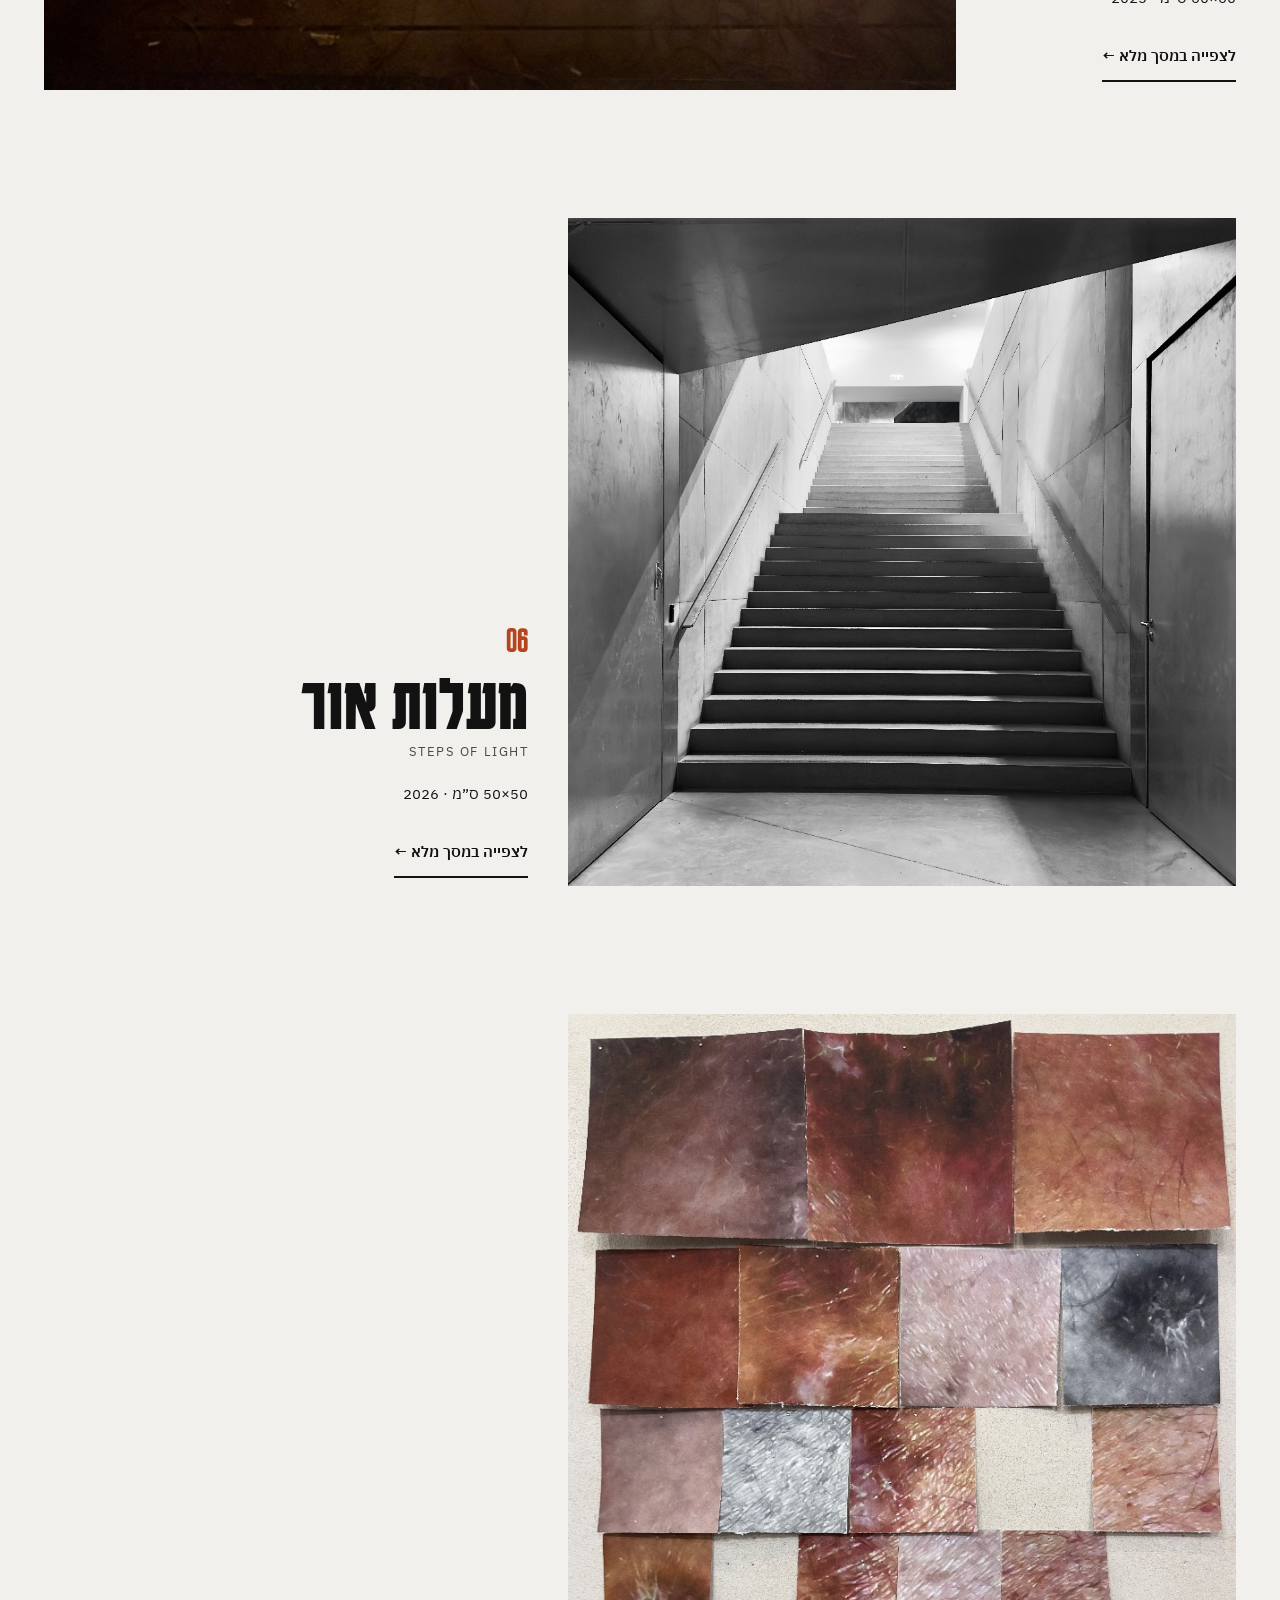
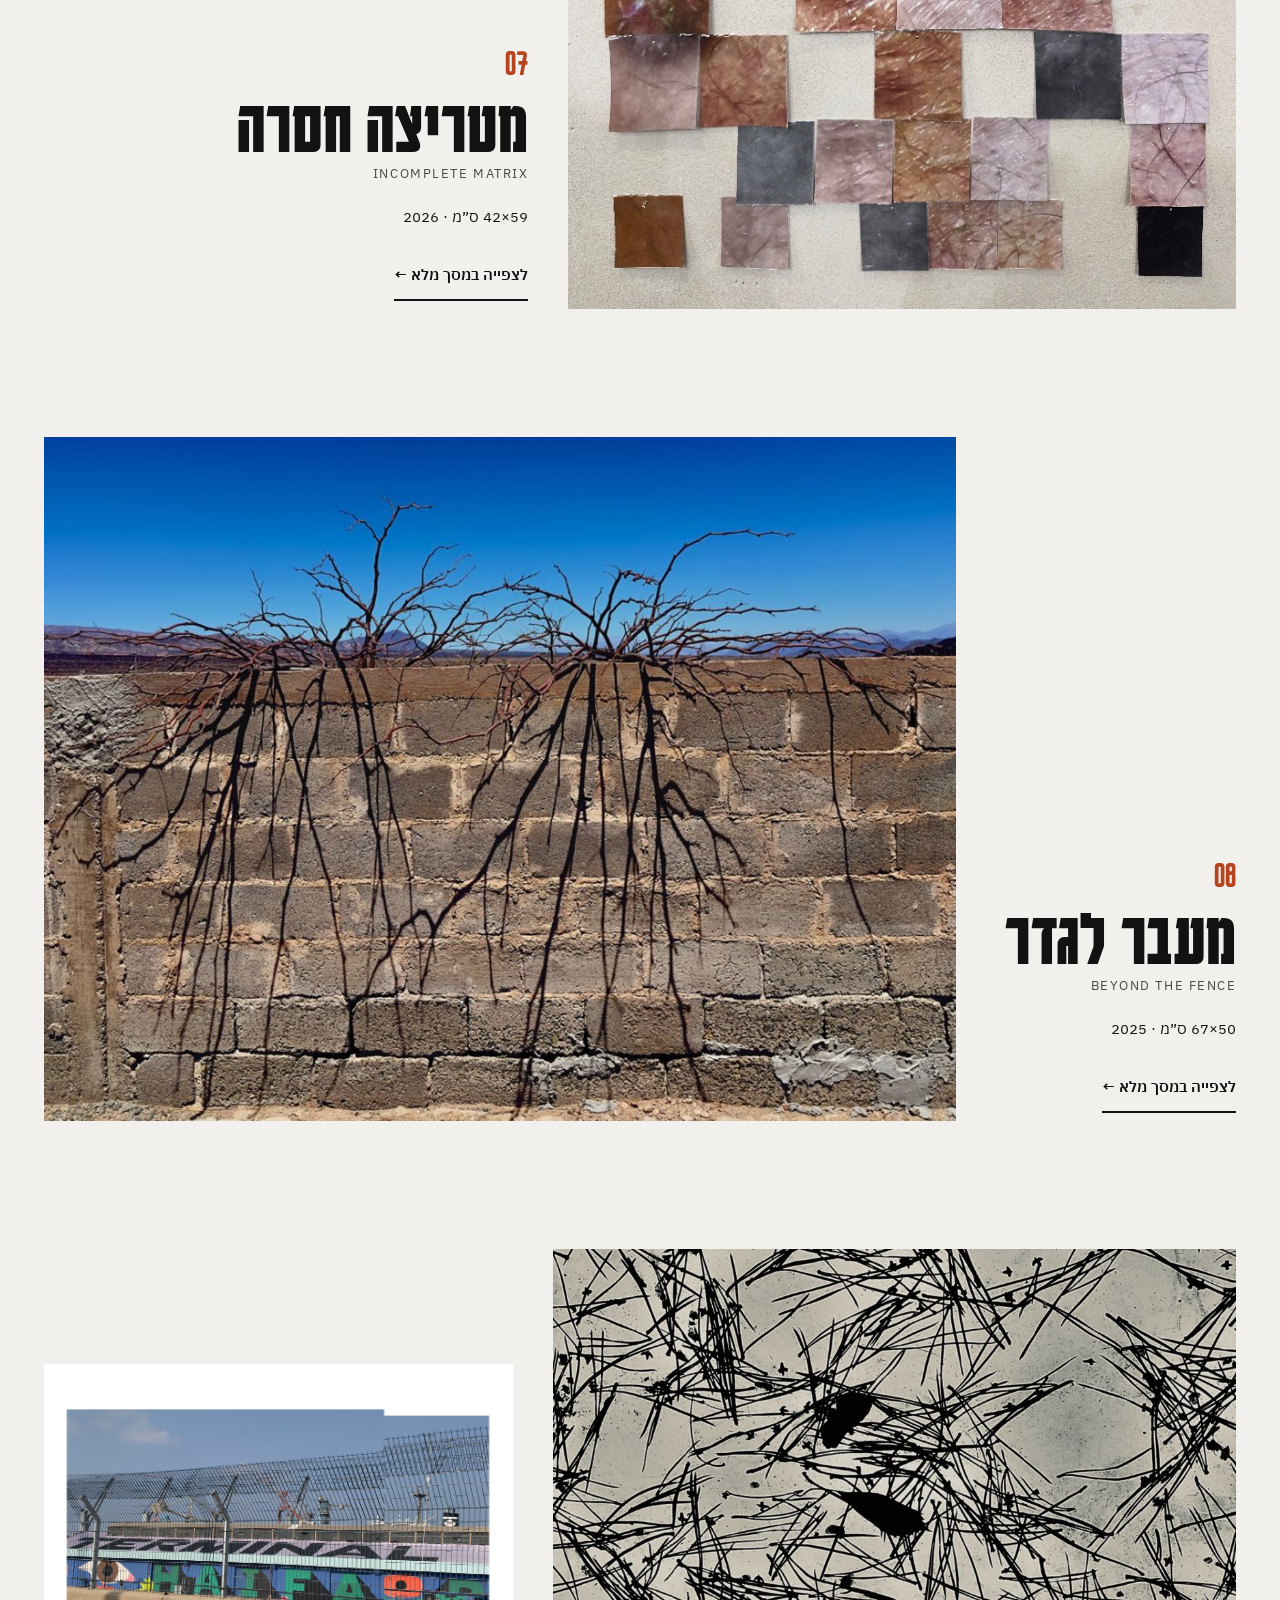
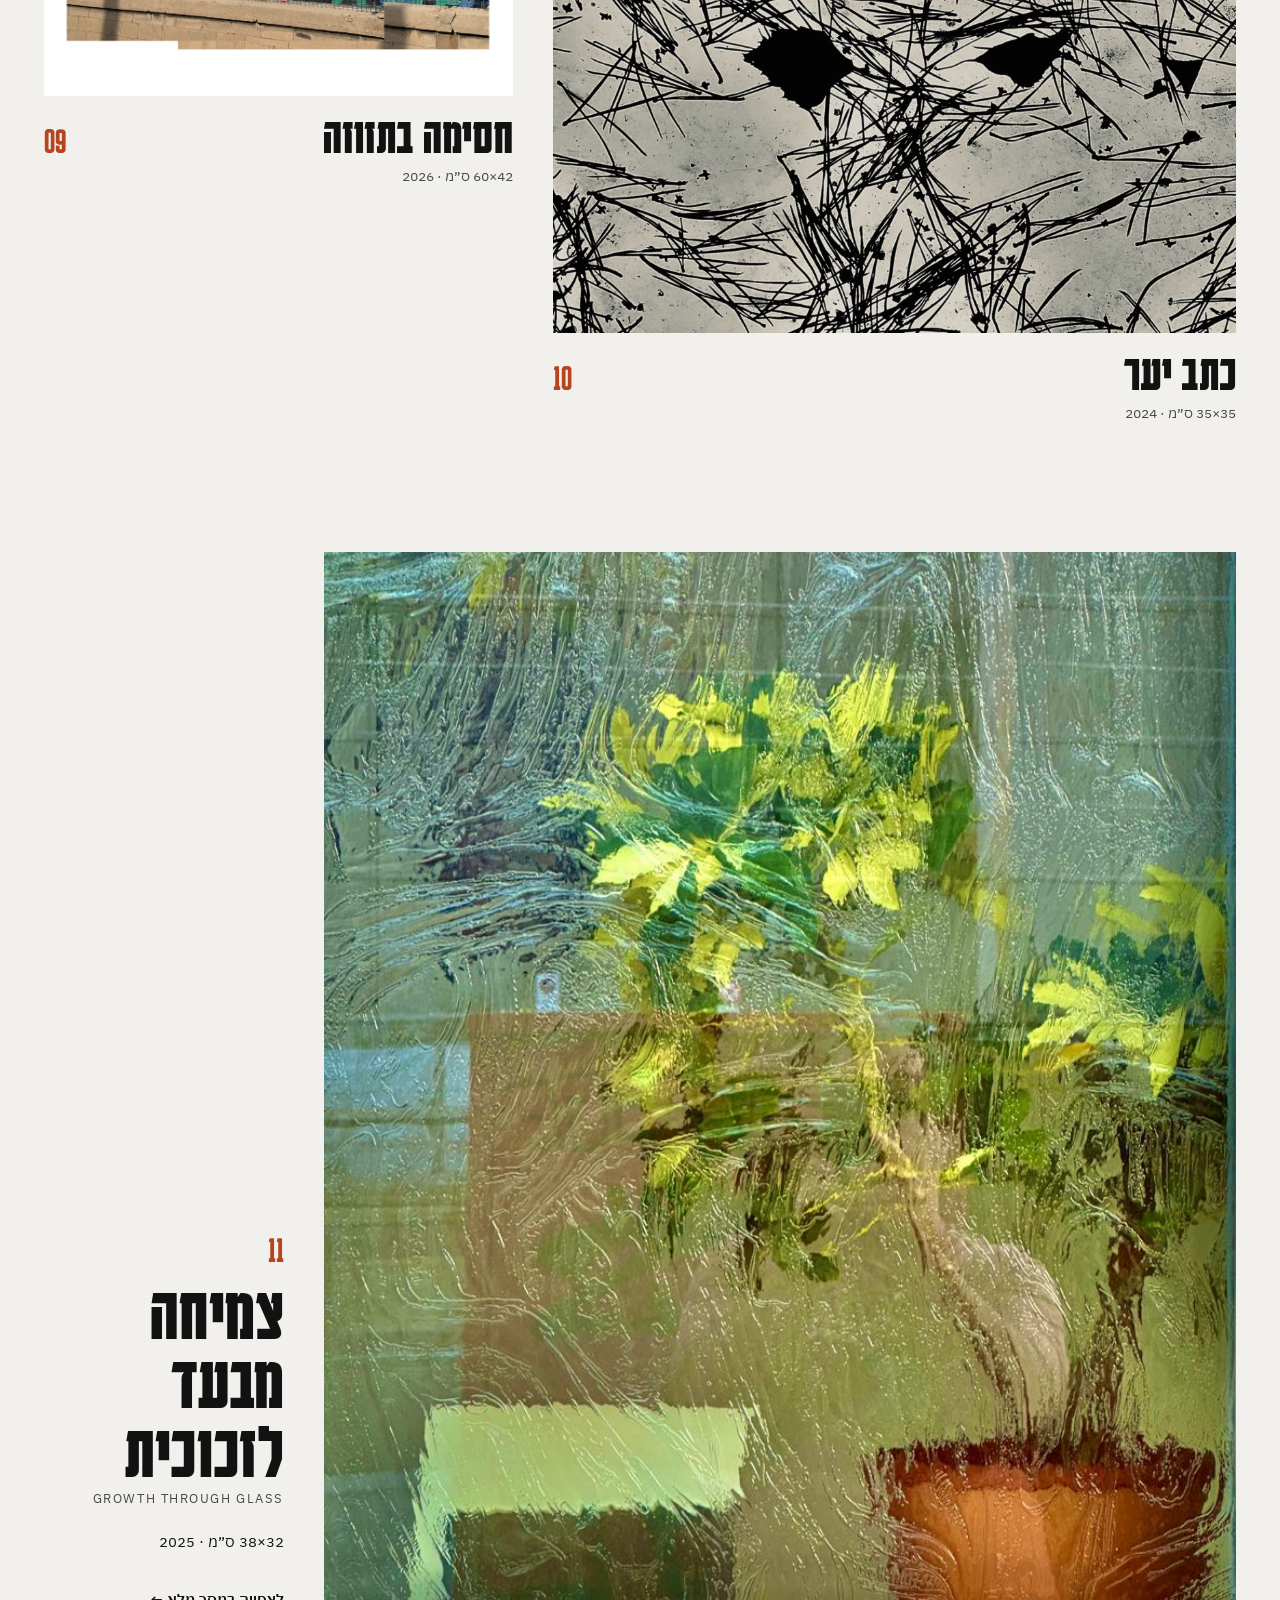
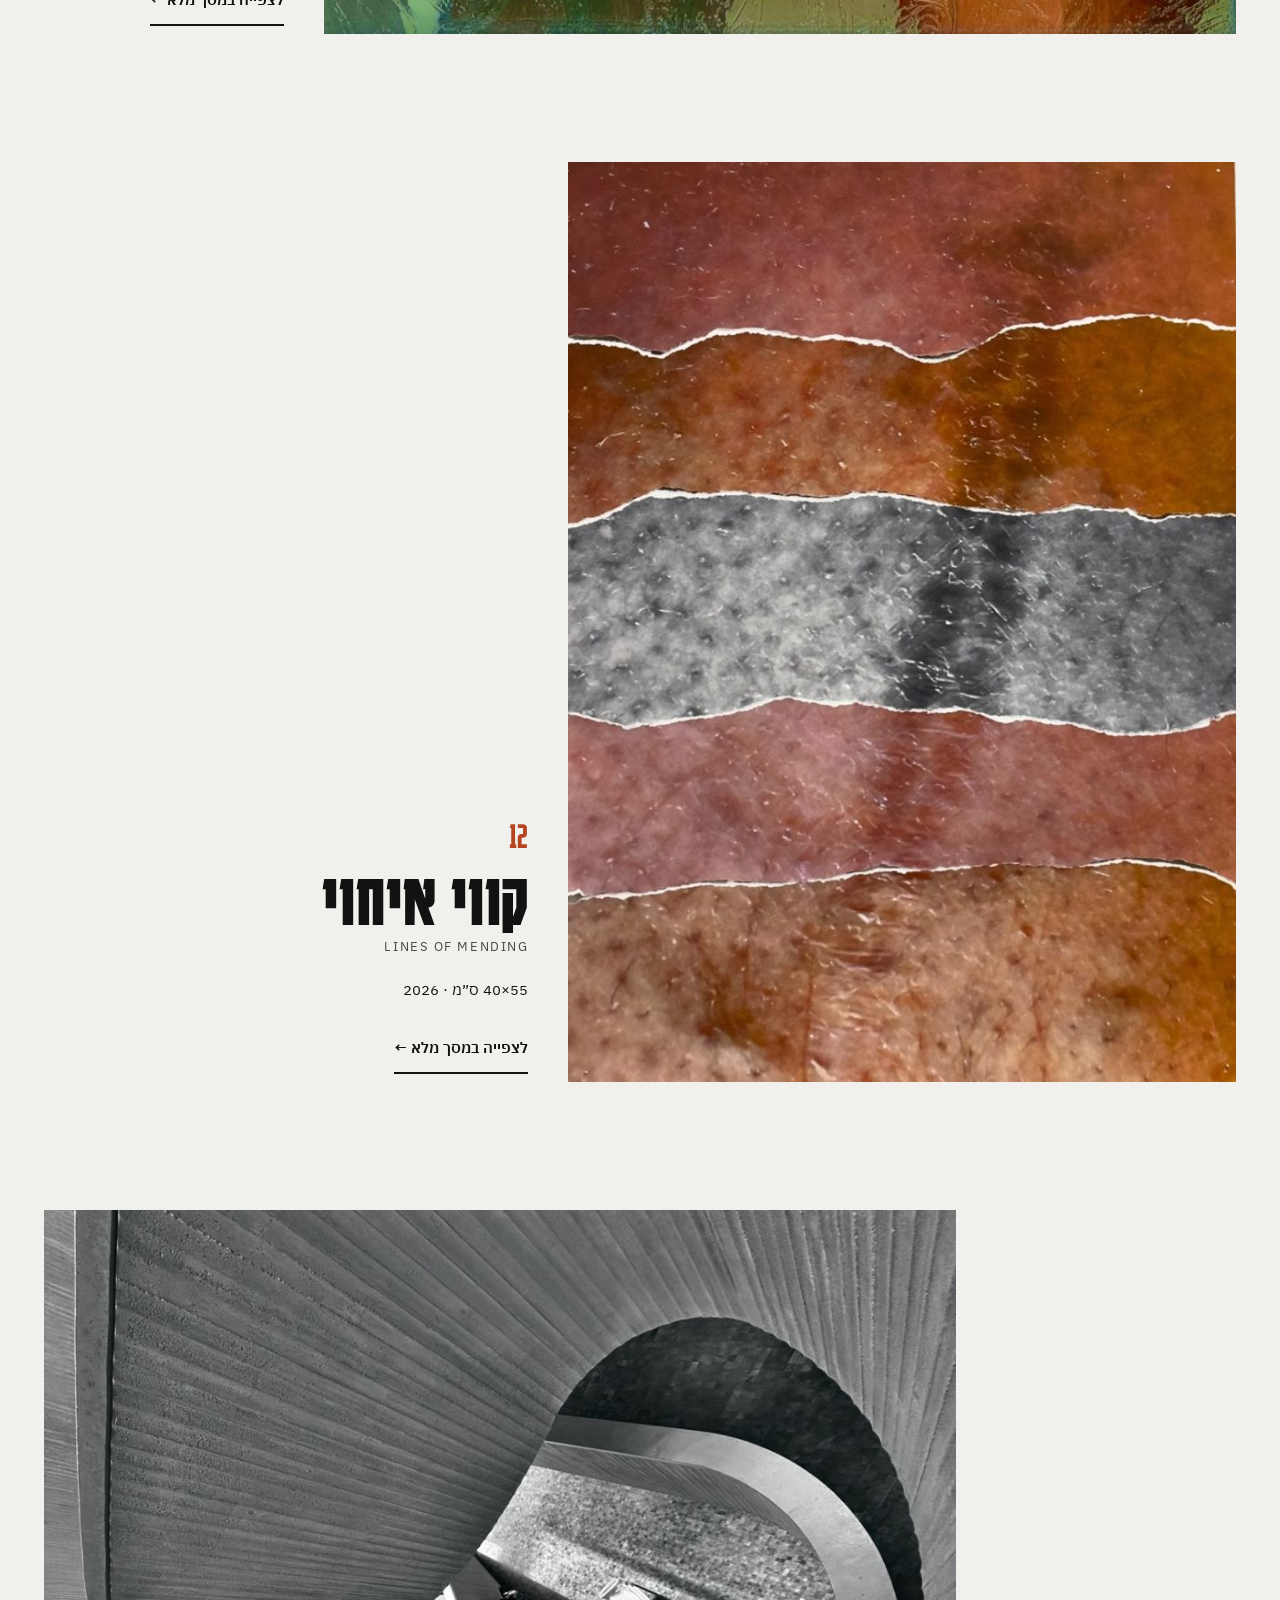
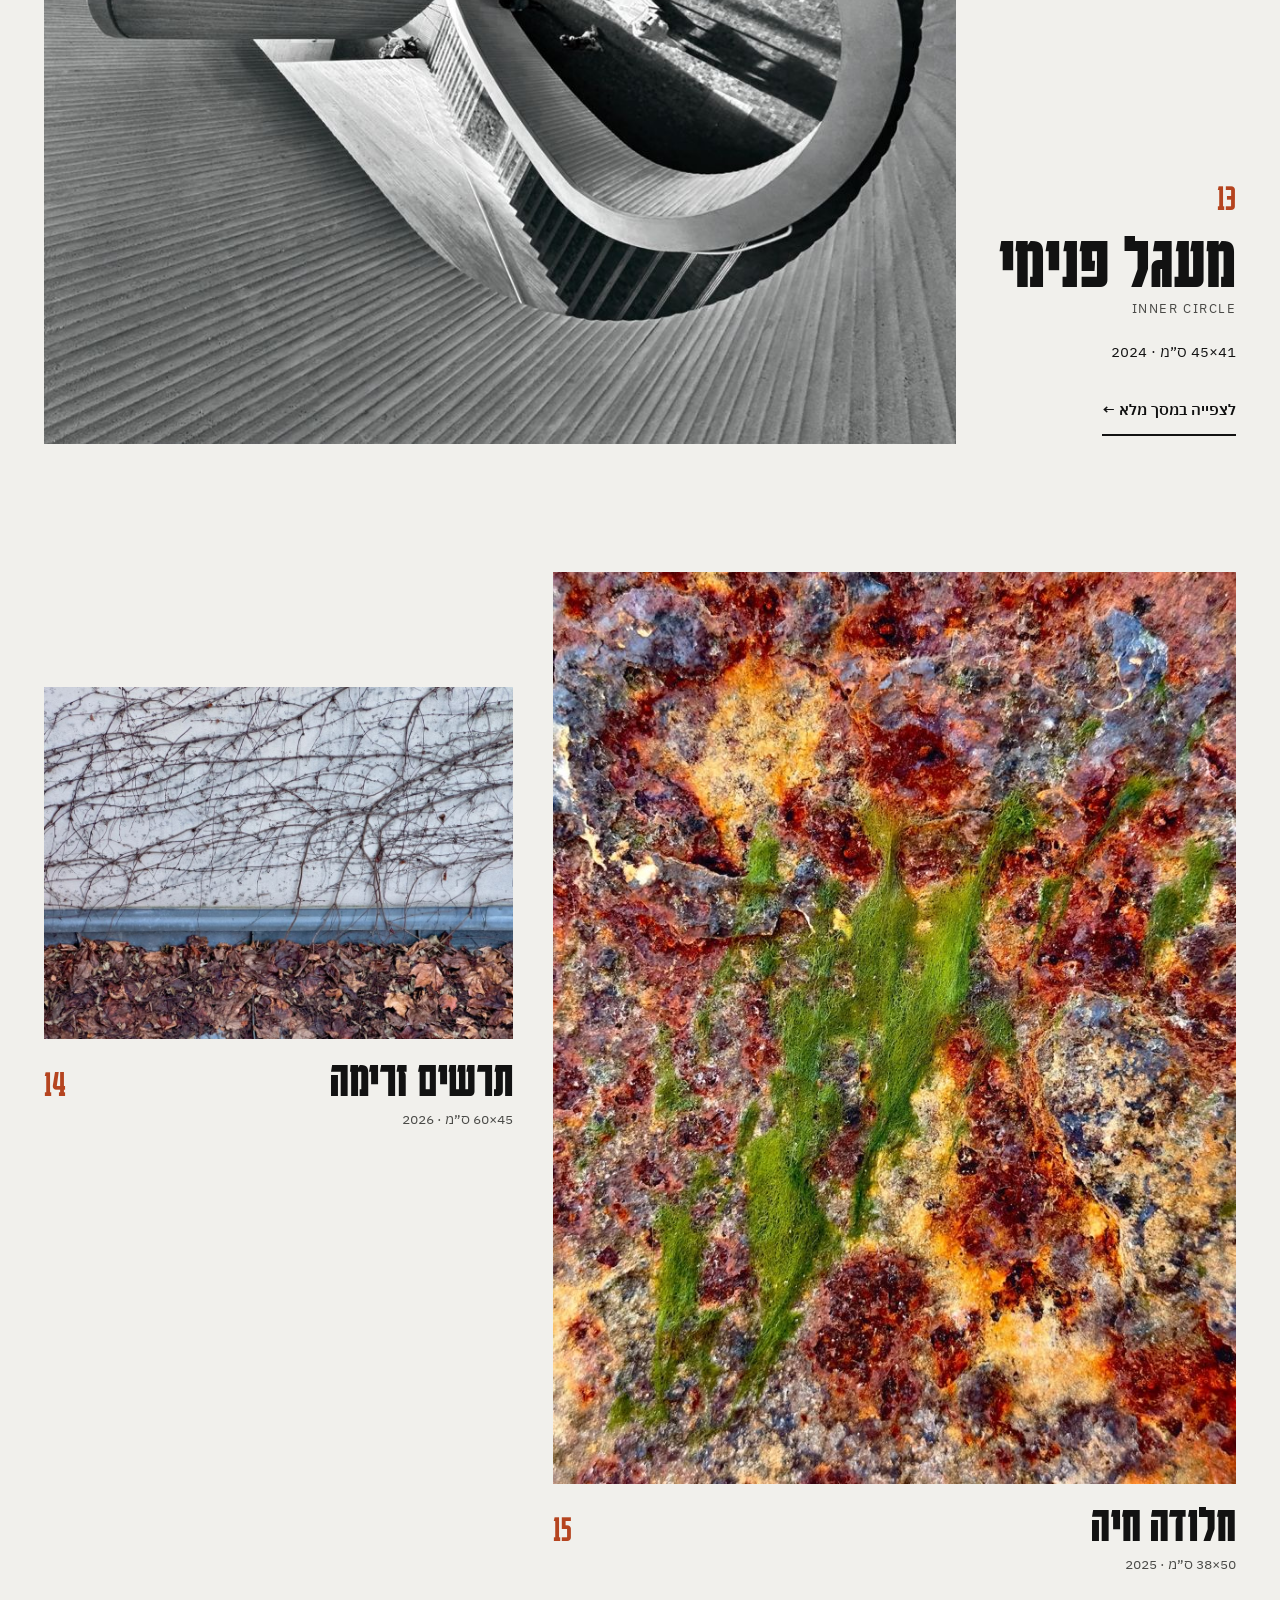
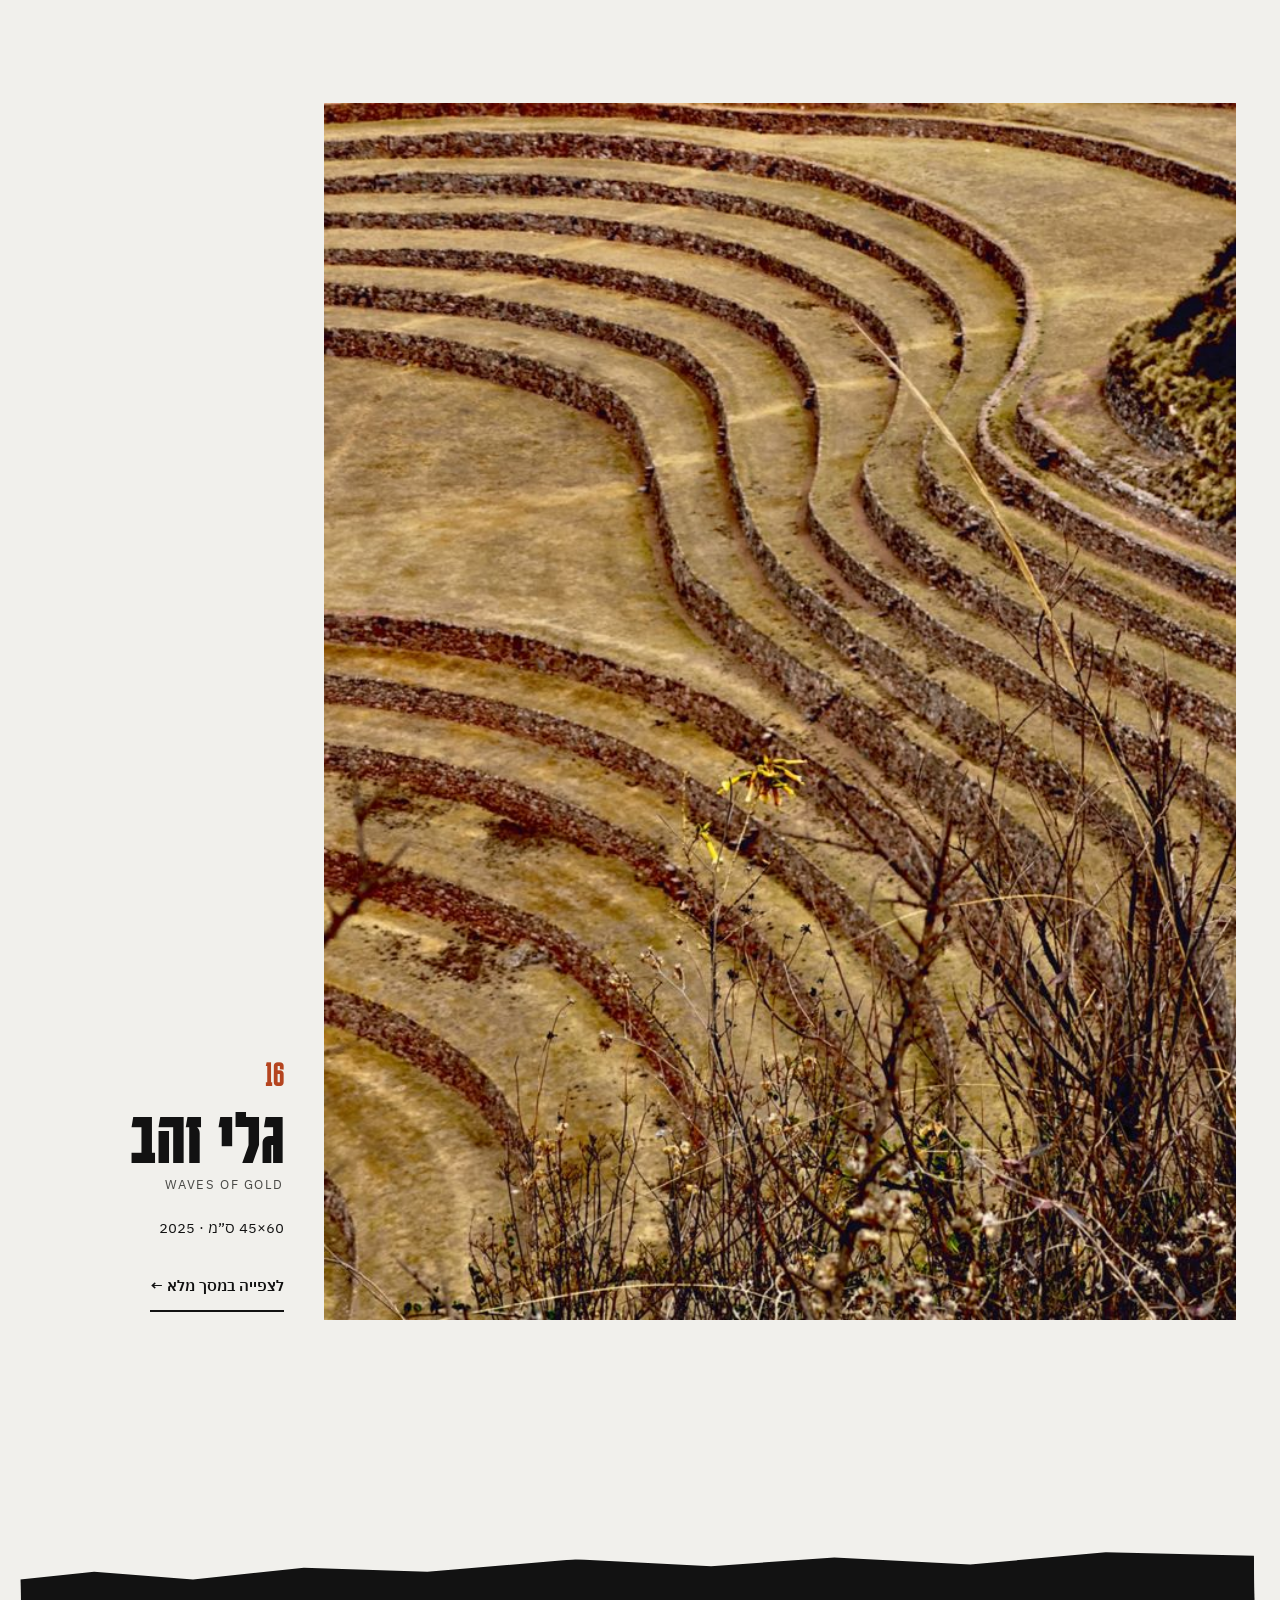
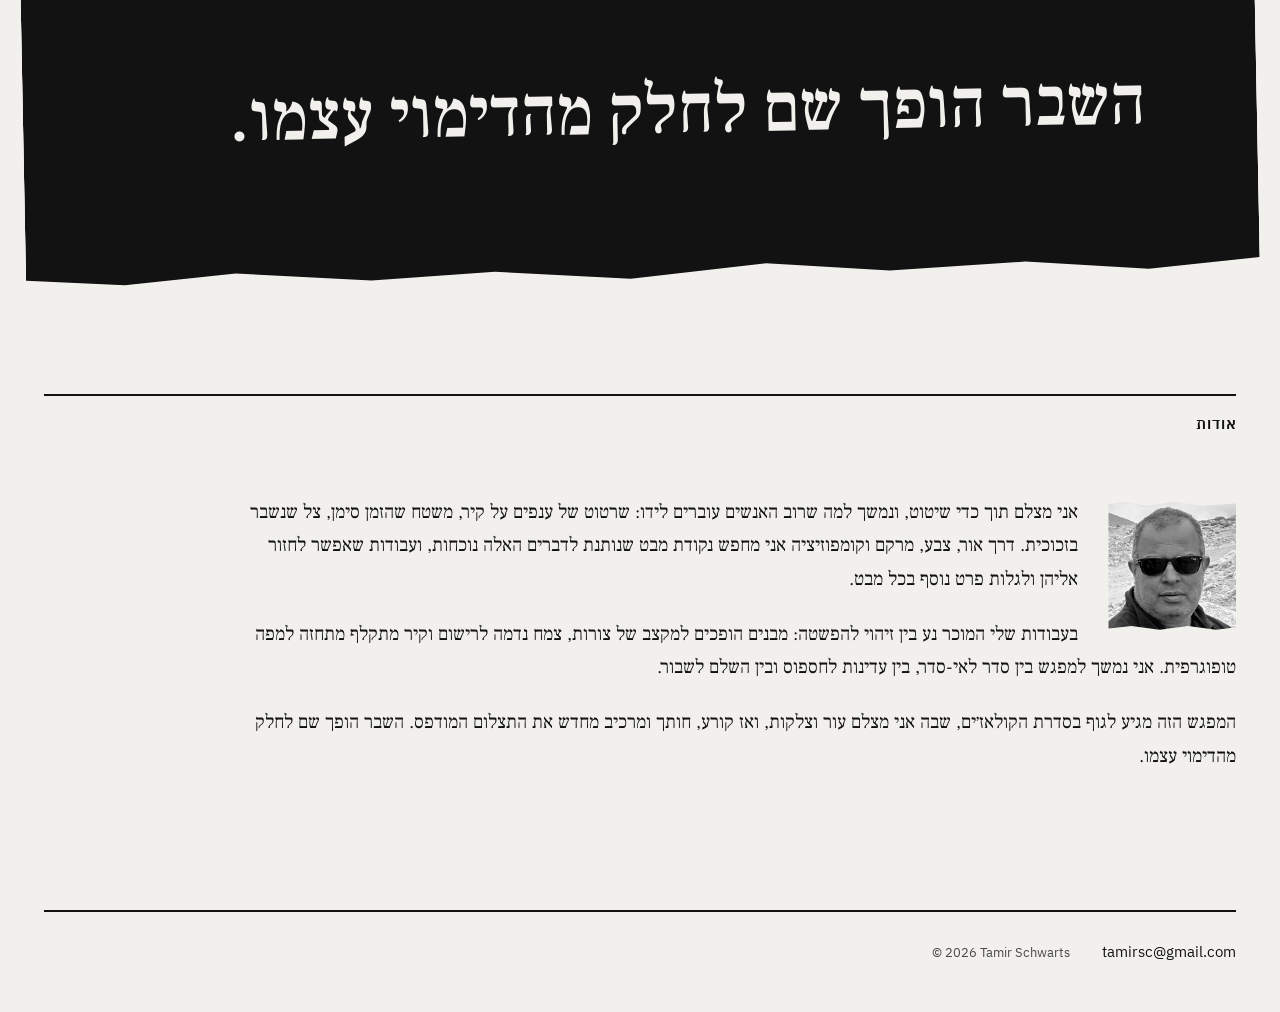
==== commit c849c2f0: "Inside a project, hide the quote band and link back to the home page Co-Authored-By: Claude Fable 5." ====
--- a/index.html
+++ b/index.html
@@ -16,7 +16,7 @@
 <link rel="preconnect" href="https://fonts.googleapis.com">
 <link rel="preconnect" href="https://fonts.gstatic.com" crossorigin>
 <link rel="stylesheet" href="https://fonts.googleapis.com/css2?family=Karantina:wght@400;700&family=IBM+Plex+Sans+Hebrew:wght@400;500;600&family=Frank+Ruhl+Libre:wght@400;500&display=swap">
-<link rel="stylesheet" href="assets/style.css?v=20261114214517">
+<link rel="stylesheet" href="assets/style.css?v=20261114215902">
 </head>
 <body>
 <a class="skip" href="#works" data-ui="skip">דלג לעבודות</a>
@@ -53,6 +53,7 @@
     <h3 class="proj-title" id="proj-title"></h3>
     <p class="proj-desc" id="proj-desc"></p>
     <div id="plates"></div>
+    <p class="back-home" id="back-home" hidden><a href="#top" data-home></a></p>
   </section>
 
   <section class="writing" id="writing">
@@ -93,6 +94,6 @@
   <article id="r-body"></article>
 </dialog>
 
-<script src="assets/app.js?v=20261114214517"></script>
+<script src="assets/app.js?v=20261114215902"></script>
 </body>
 </html>
--- a/assets/style.css
+++ b/assets/style.css
@@ -114,6 +114,10 @@
 .sub { margin: 4px 0 0; font-size: 14px; color: var(--mute); }
 
 /* writing */
+.back-home { margin: 0; }
+.back-home[hidden], .writing[hidden] { display: none; }
+.back-home a { display: inline-block; padding: 12px 0; border-bottom: 2px solid var(--ink); font-weight: 600; font-size: 15px; }
+.back-home a:hover { color: var(--accent); border-color: var(--accent); }
 .writing { padding: 0 clamp(8px, 1.8vw, 24px) clamp(70px, 9vw, 120px); }
 .slip { background: var(--ink); color: var(--paper); padding: clamp(70px, 9vw, 120px) 9% clamp(80px, 10vw, 130px); transform: rotate(-1.1deg); clip-path: polygon(0 3%, 6% 1%, 14% 4%, 23% 1%, 33% 3%, 45% 0, 56% 3%, 66% 1%, 77% 4%, 88% 1%, 100% 3%, 100% 97%, 91% 100%, 81% 97%, 70% 99%, 60% 96%, 49% 100%, 38% 97%, 28% 99%, 17% 96%, 8% 99%, 0 97%); }
 .eyebrow { margin: 0 0 32px; font-size: 13px; letter-spacing: .14em; color: #c9c7c0; }
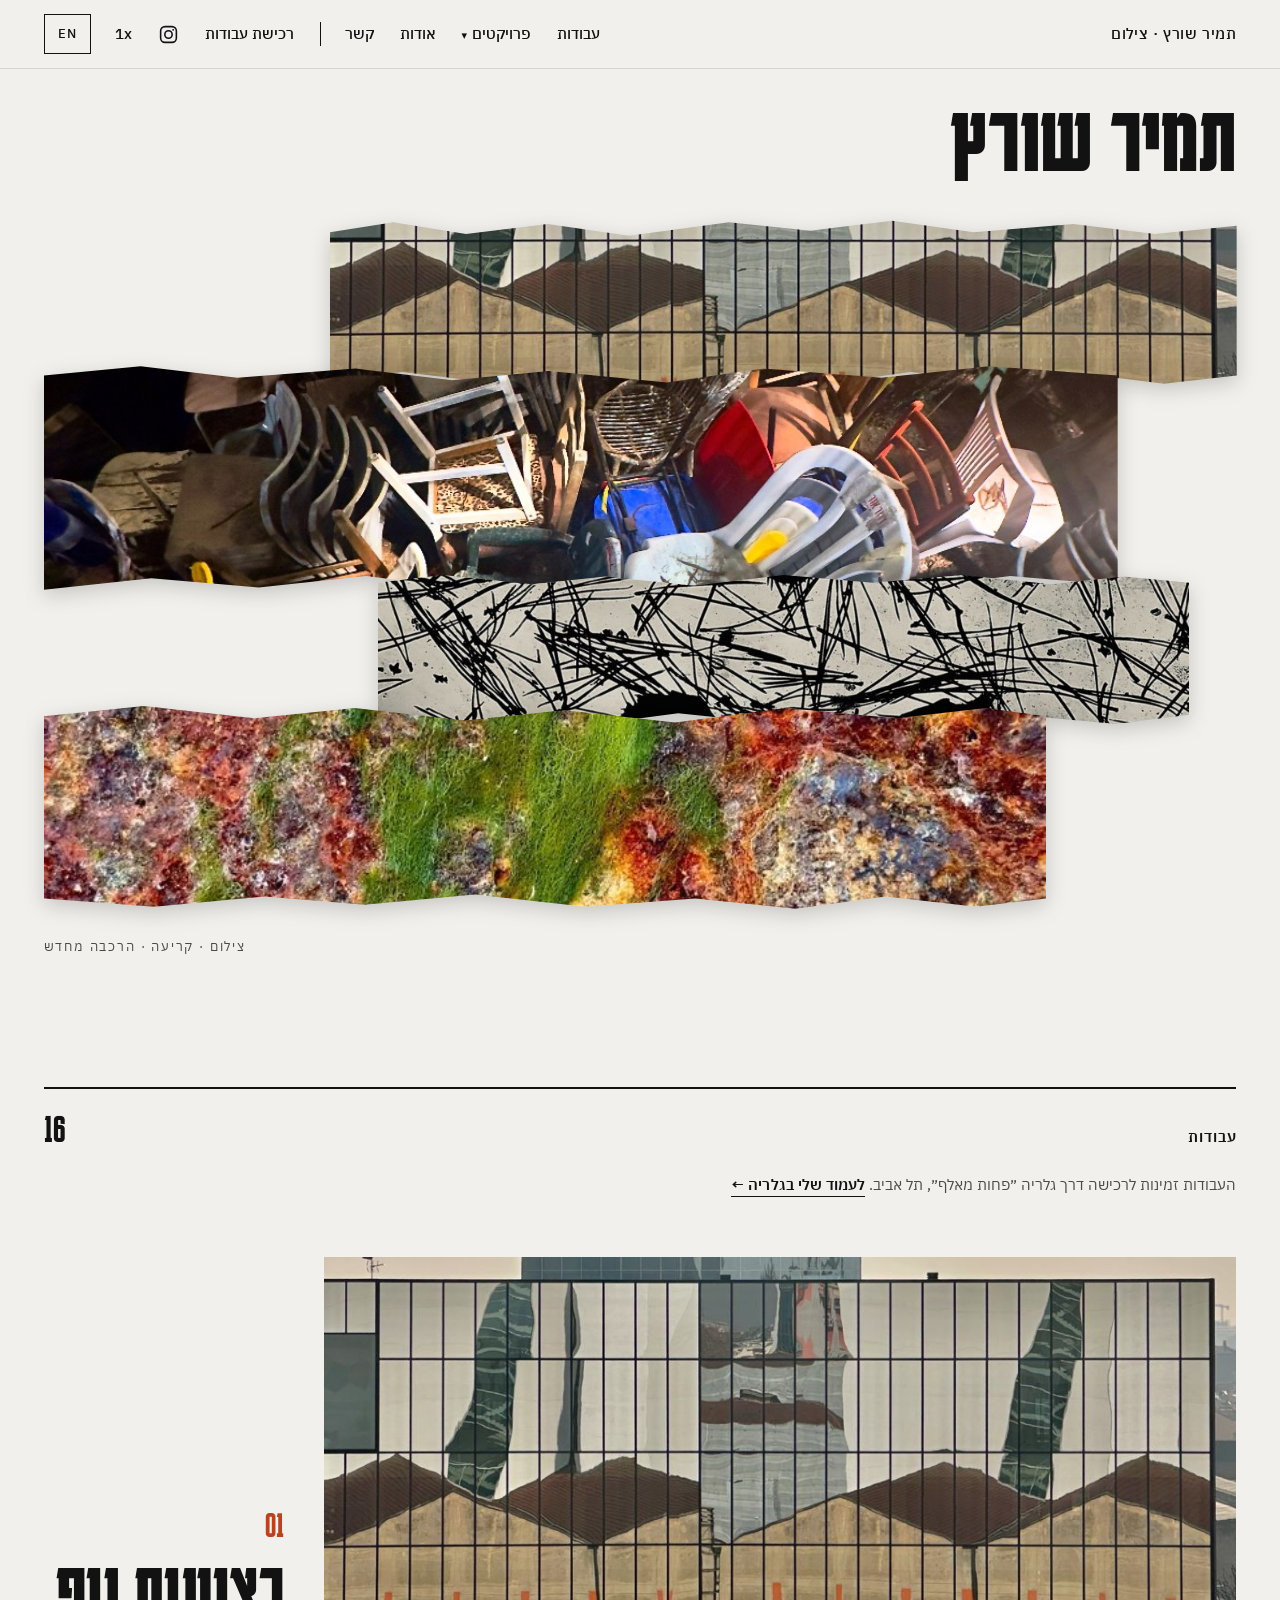
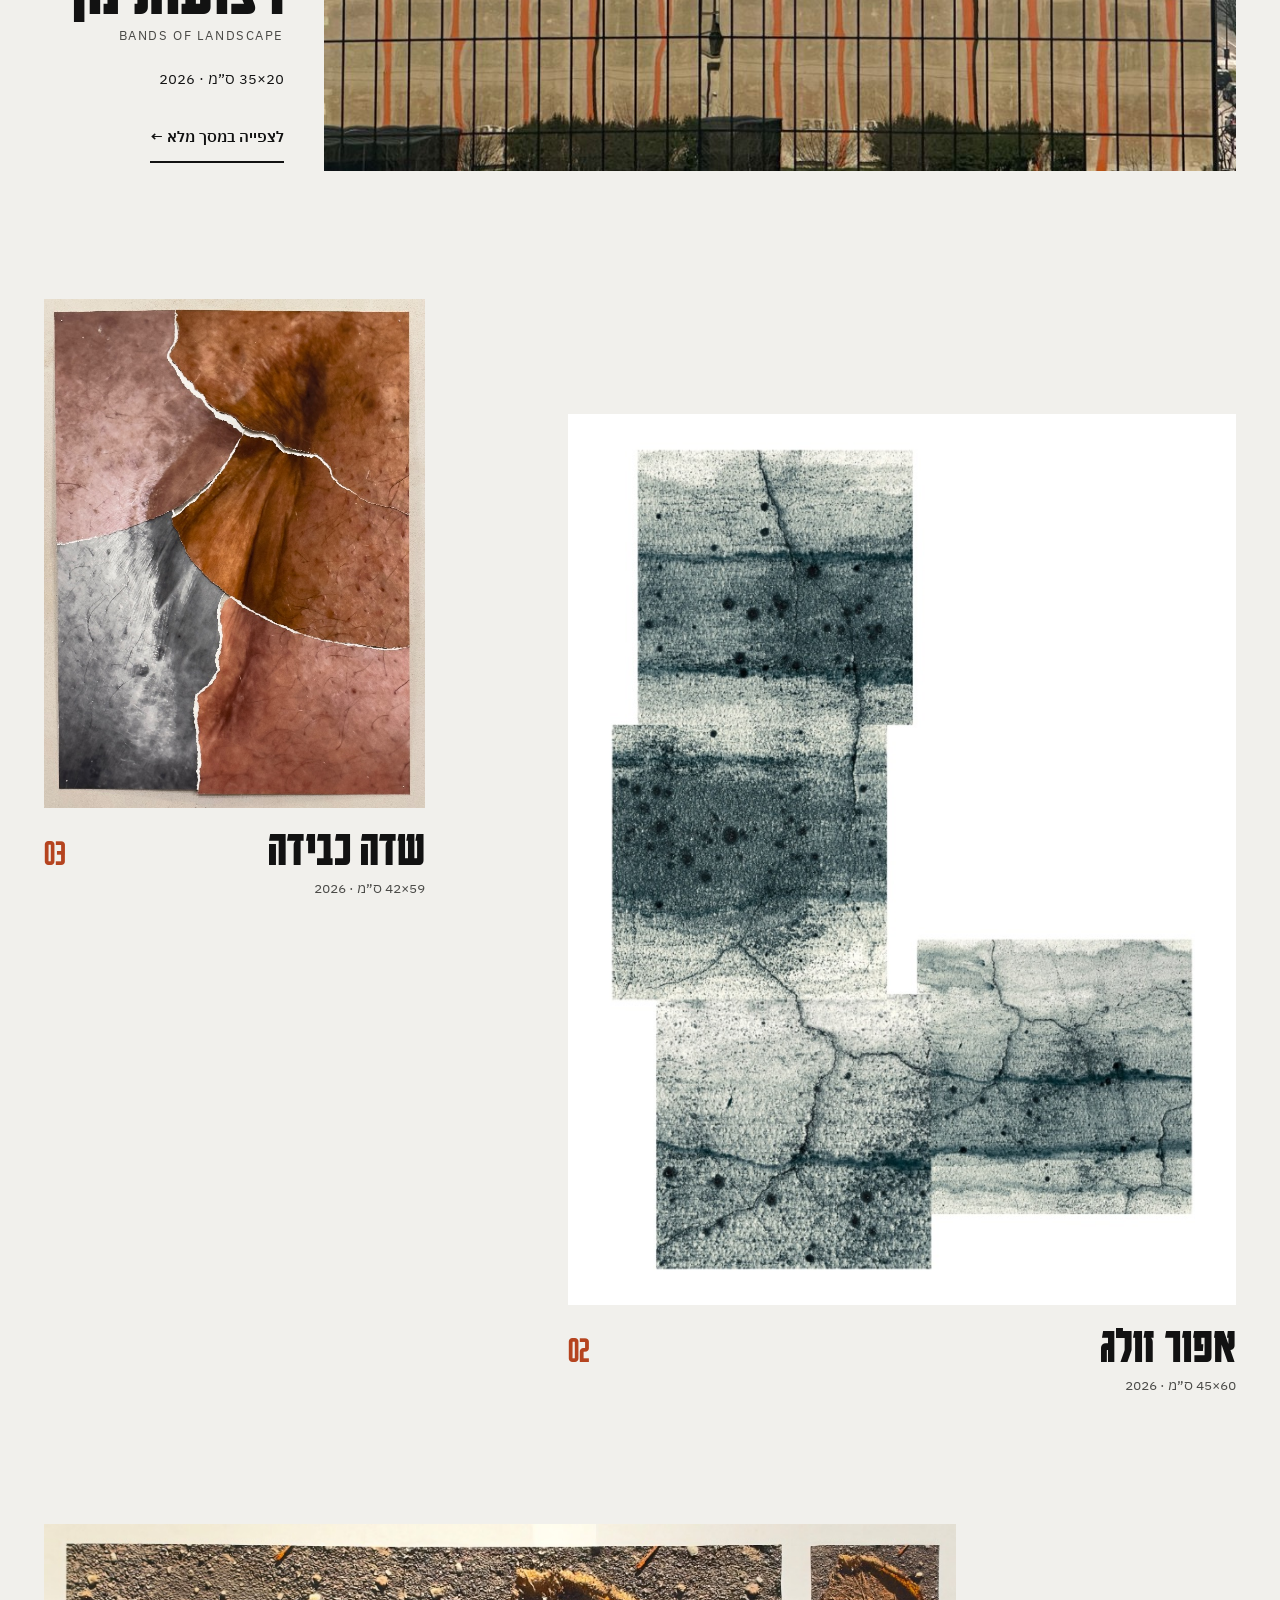
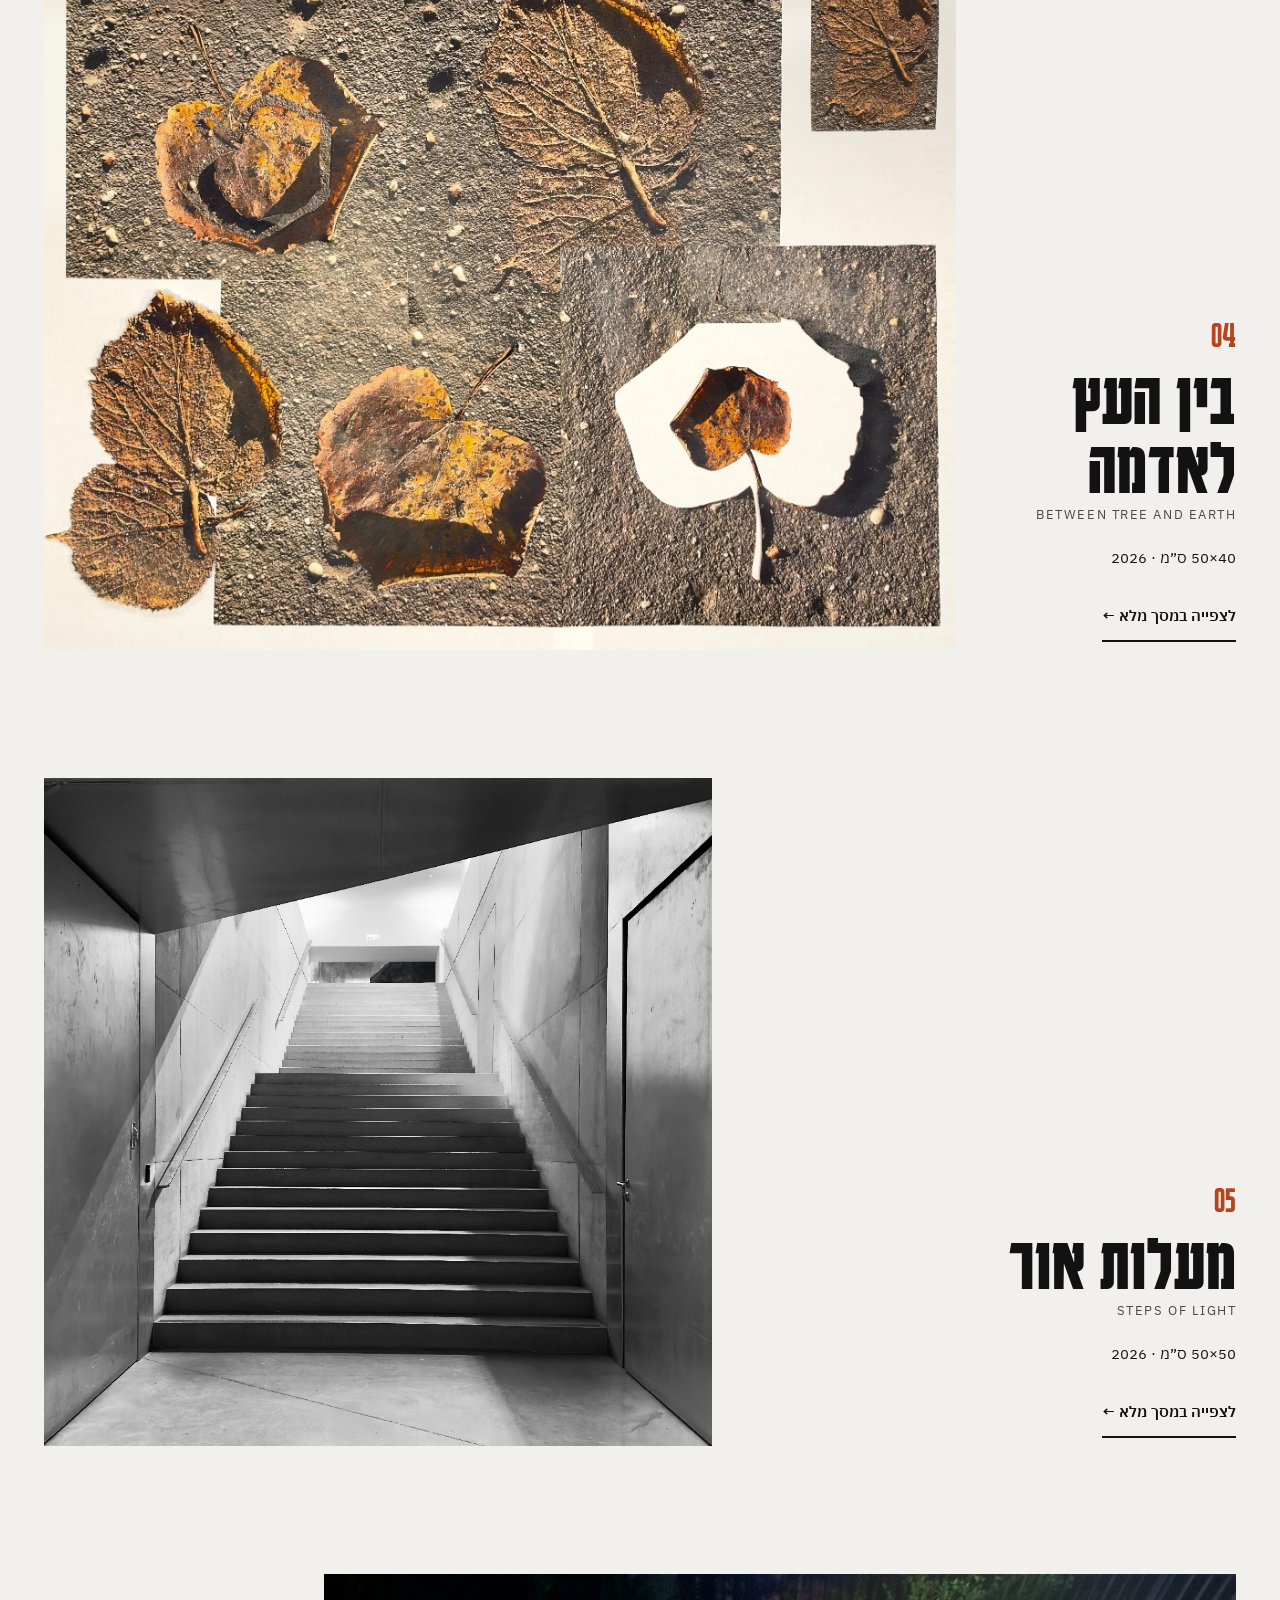
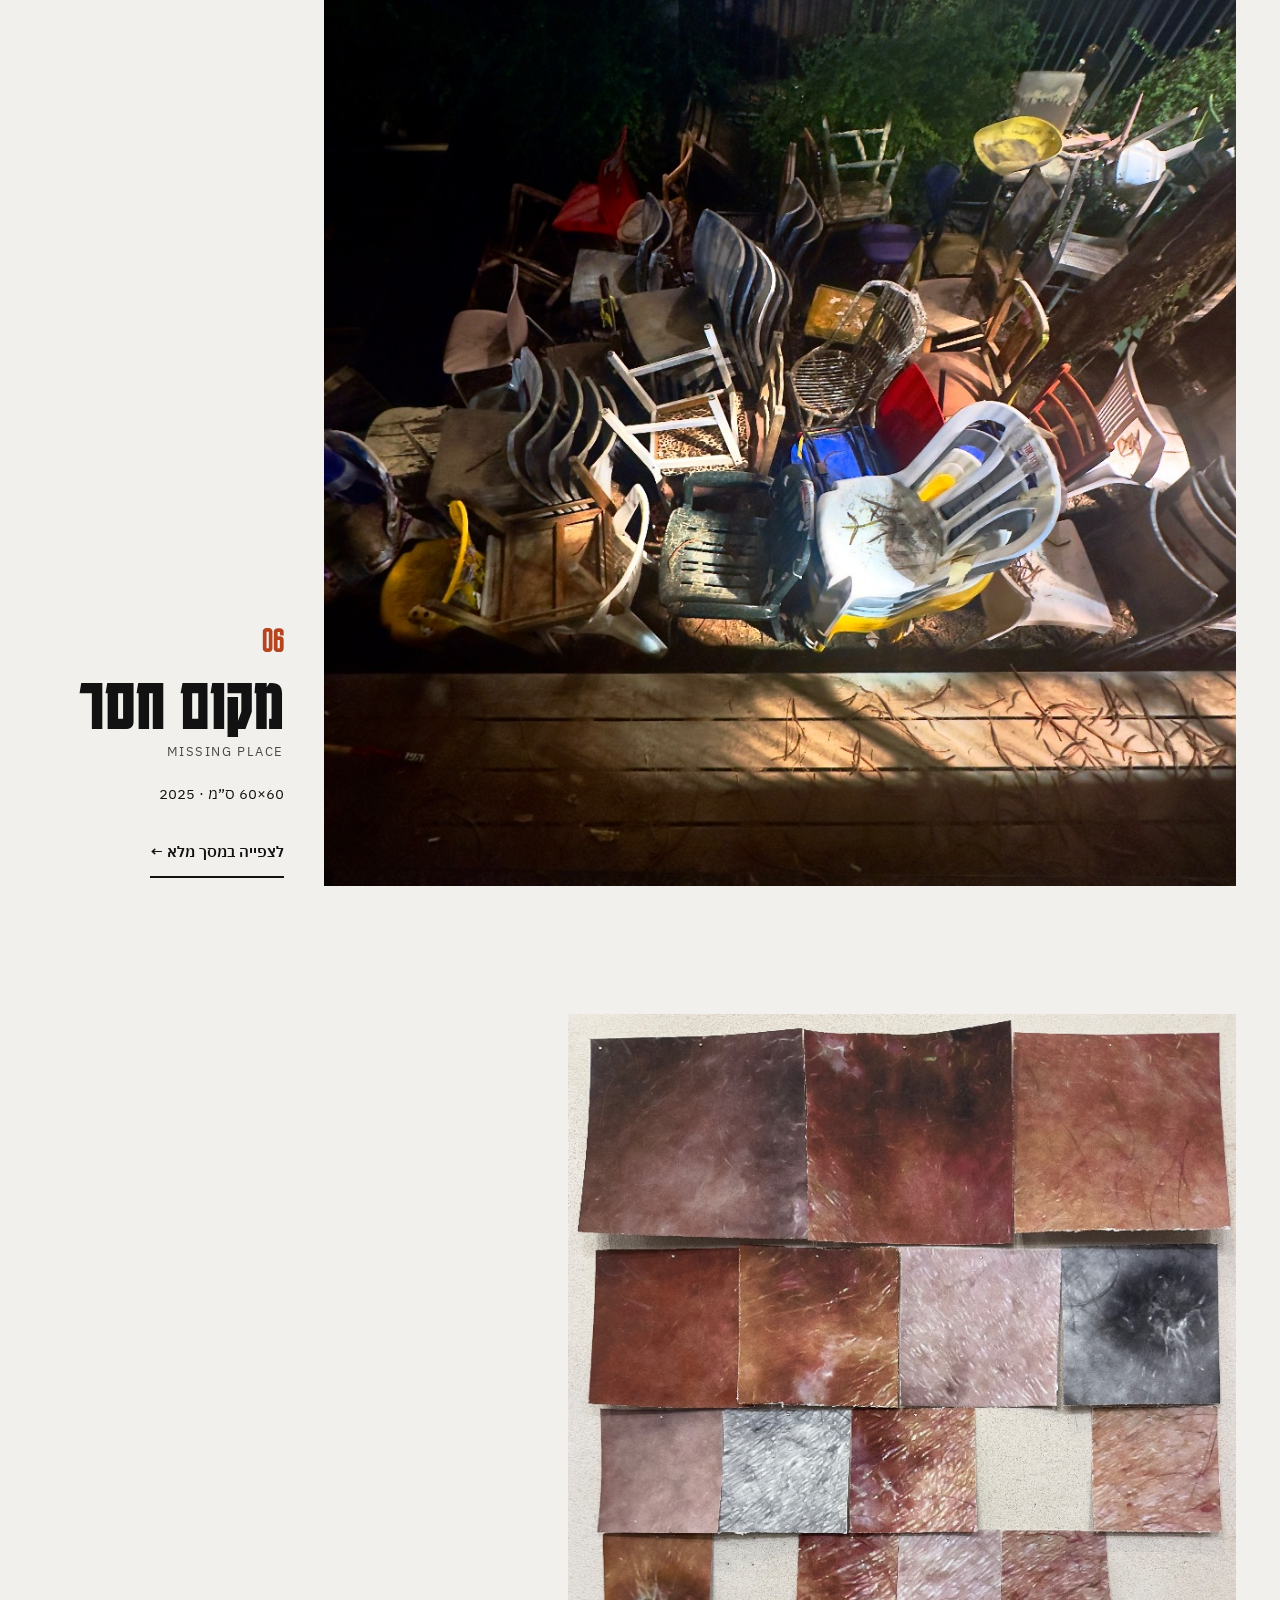
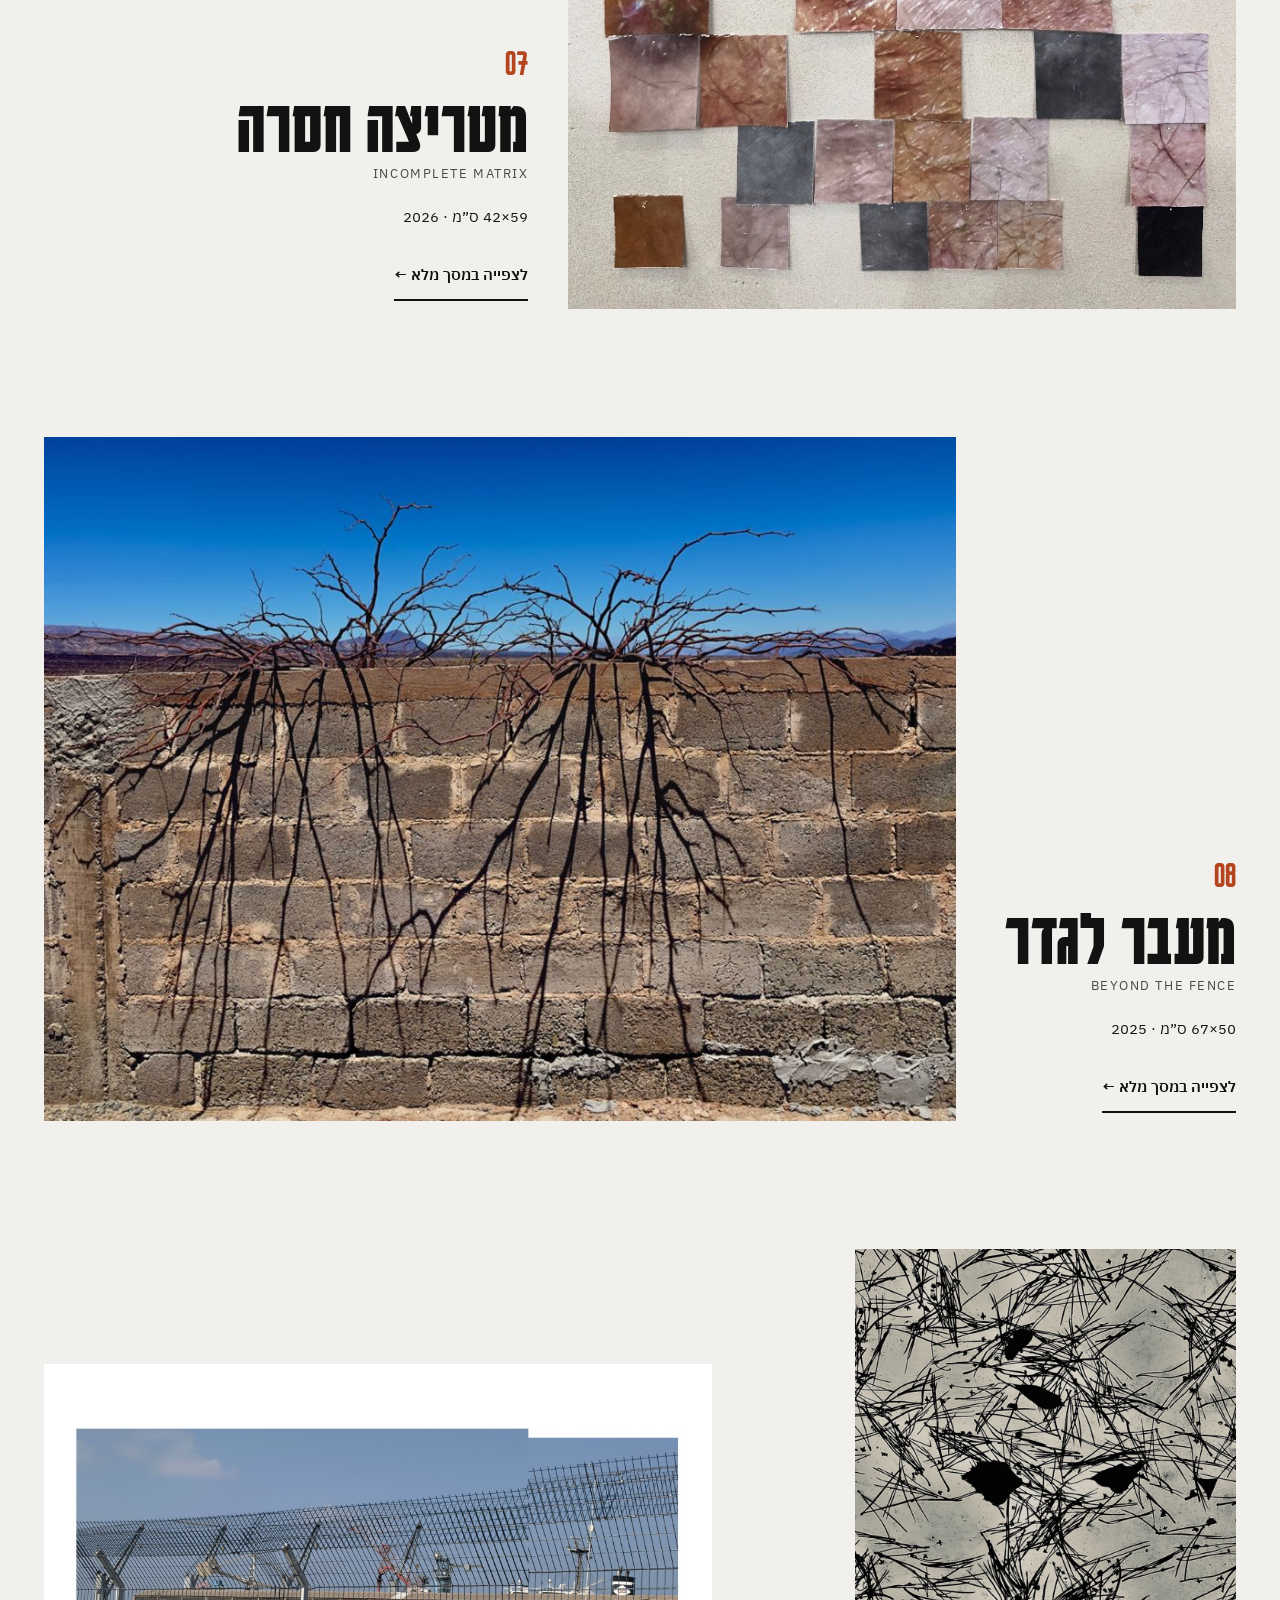
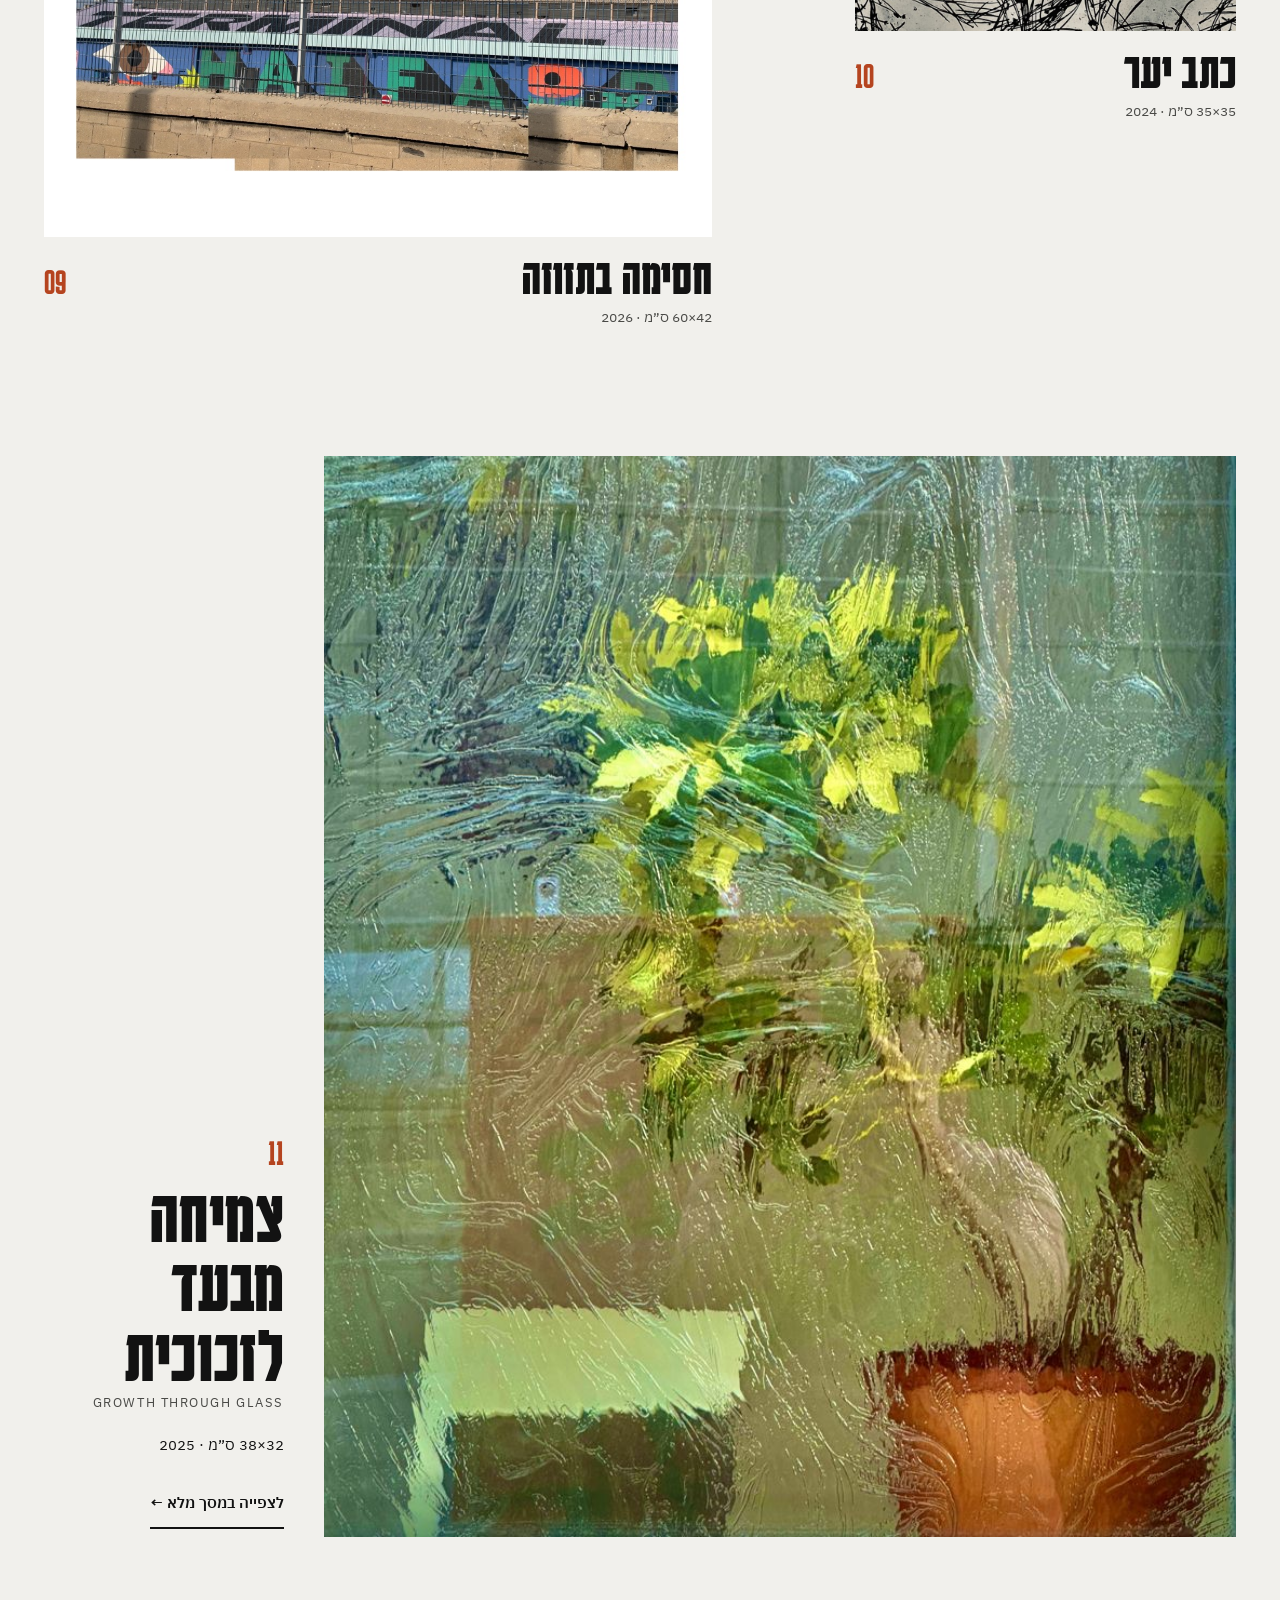
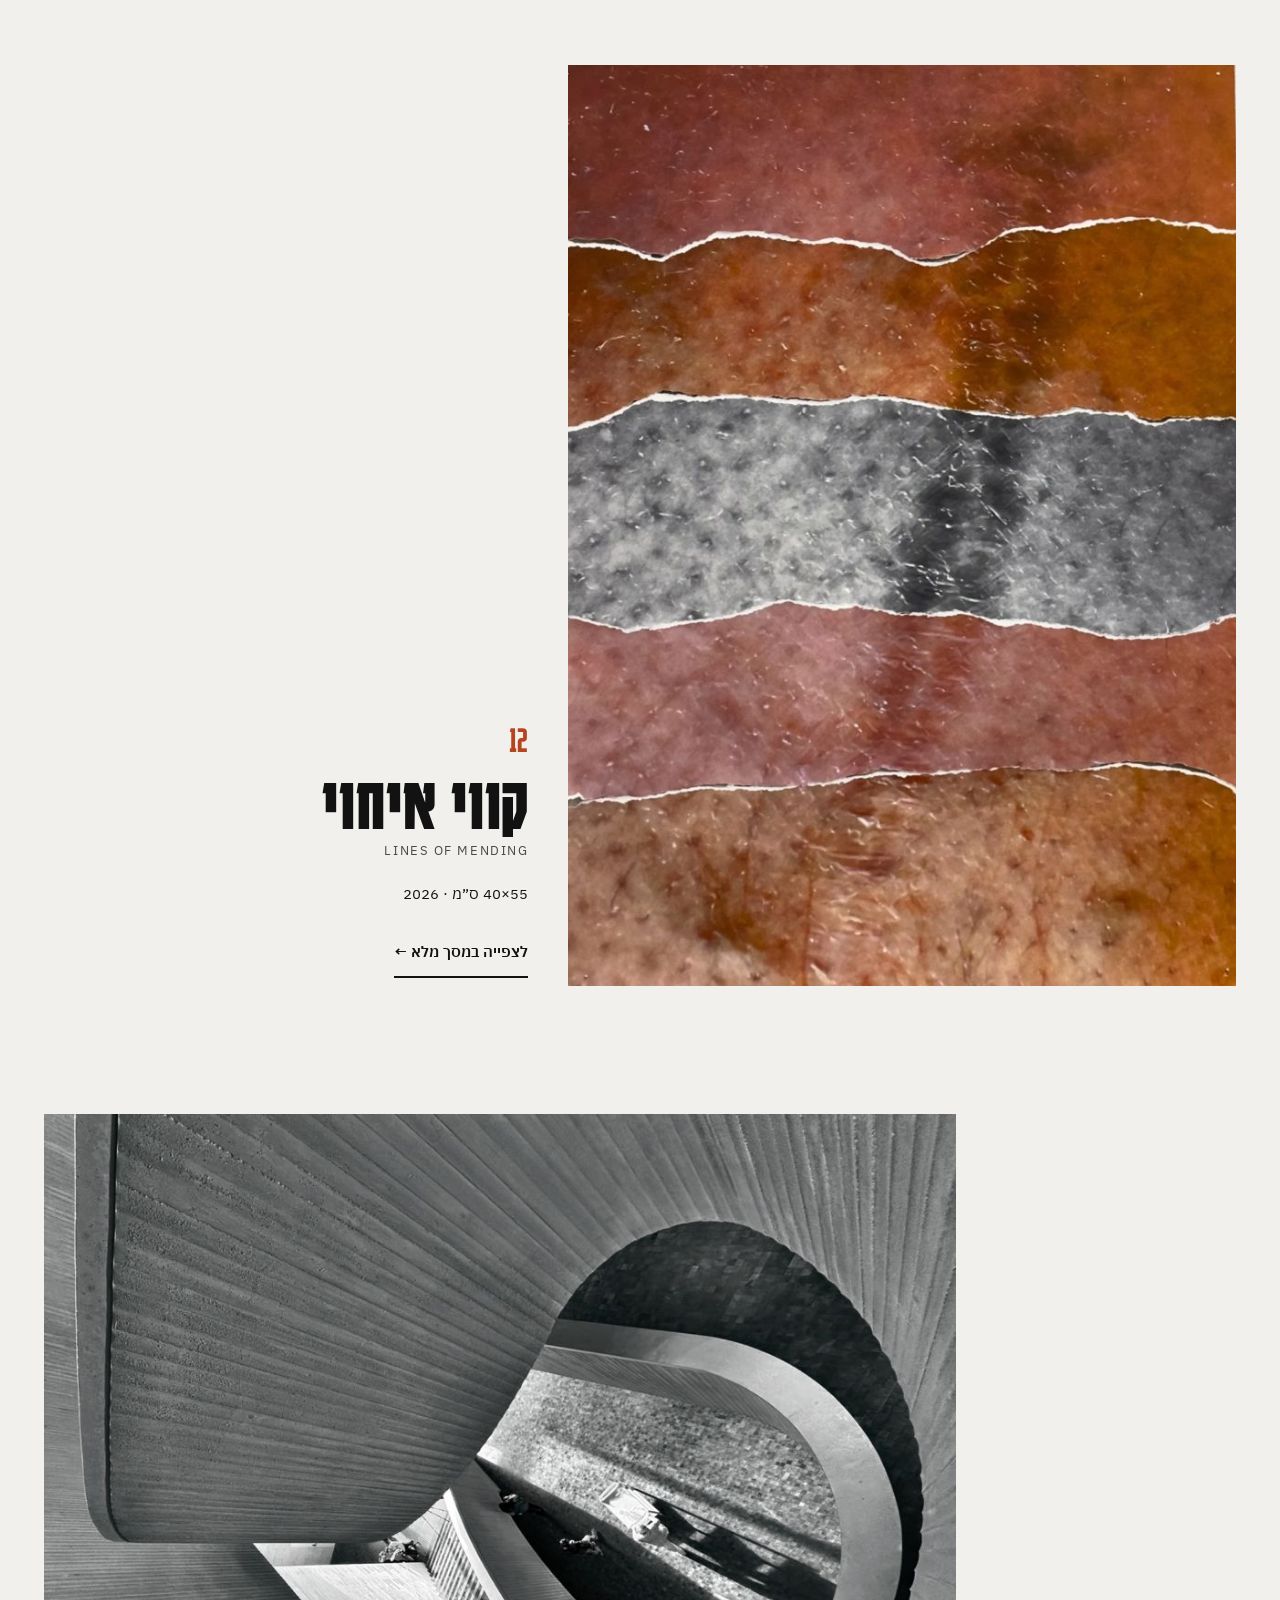
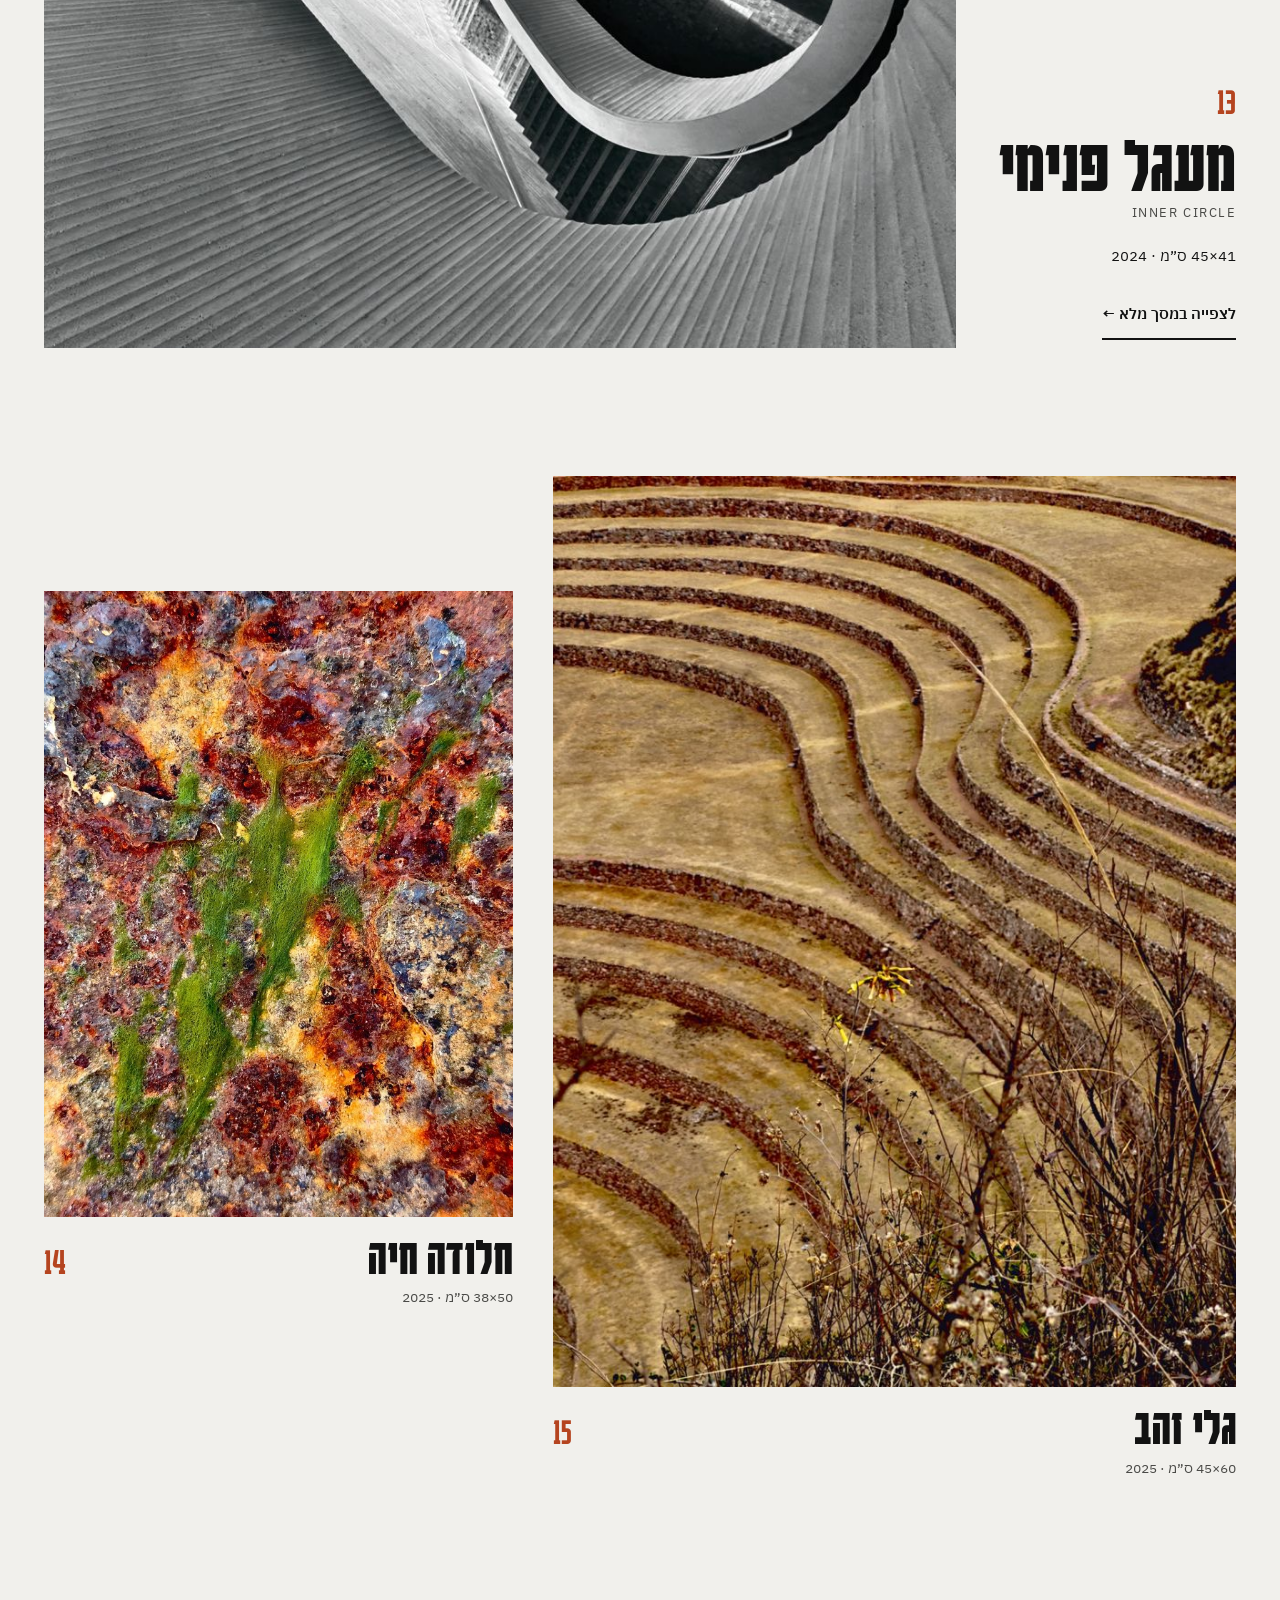
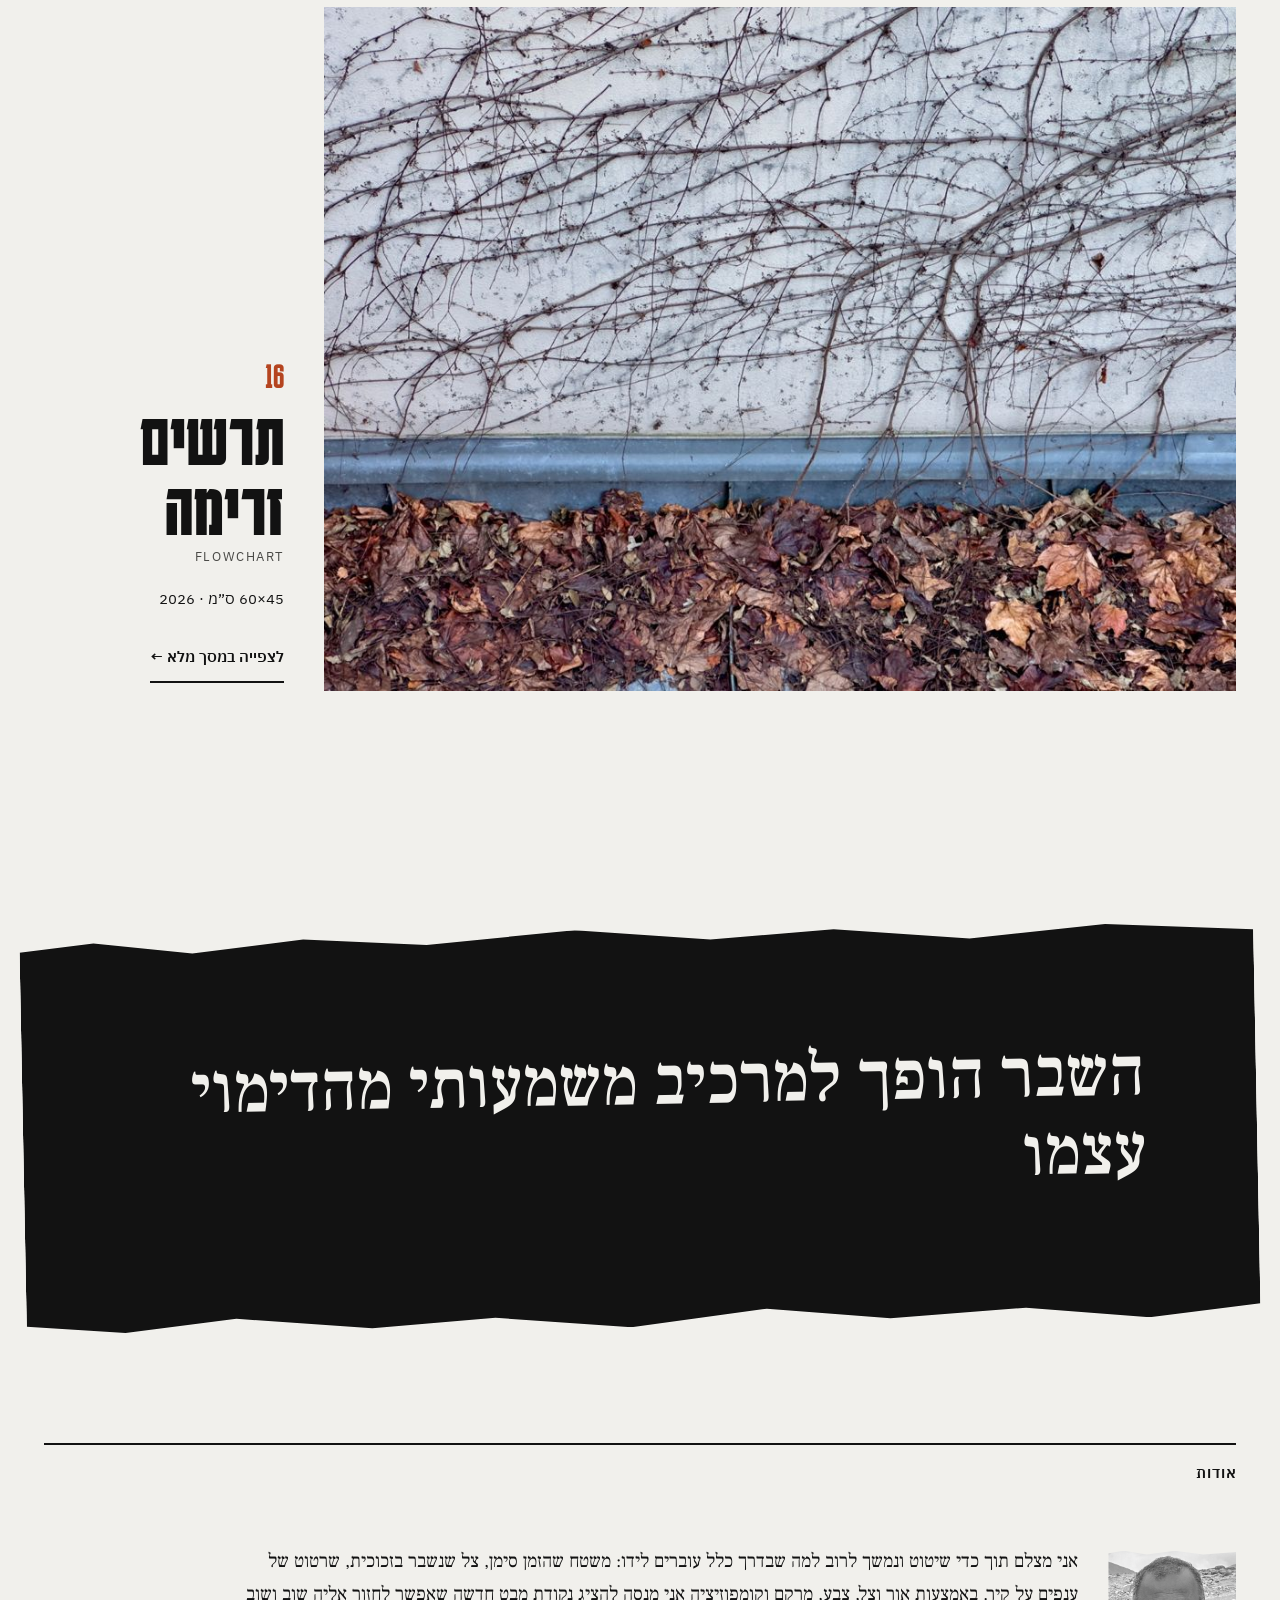
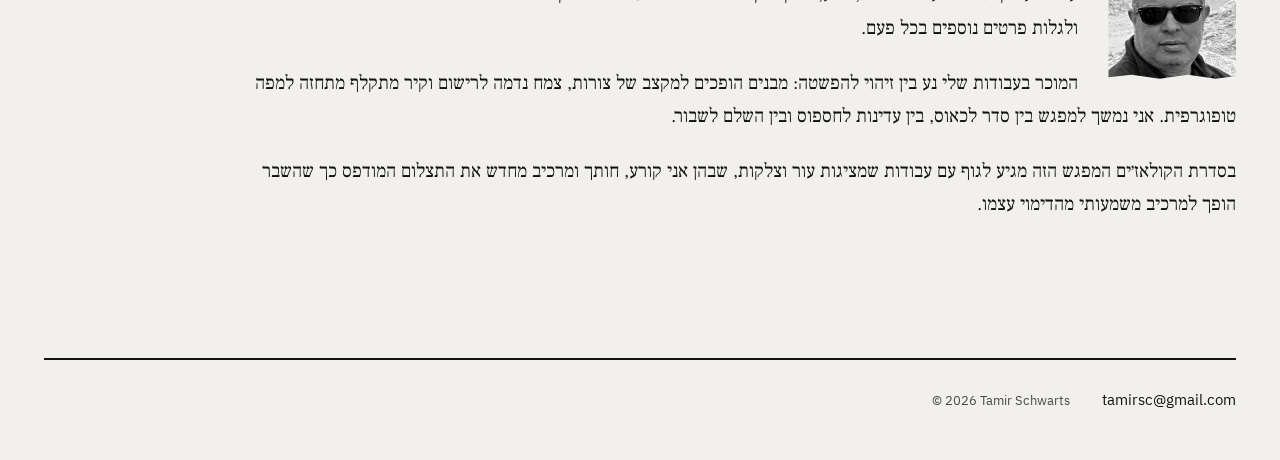
==== commit b06de8fe: "Add an option to show a work only inside its project Co-Authored-By: Claude Fable 5.2 <noreply@anthr" ====
--- a/index.html
+++ b/index.html
@@ -16,7 +16,7 @@
 <link rel="preconnect" href="https://fonts.googleapis.com">
 <link rel="preconnect" href="https://fonts.gstatic.com" crossorigin>
 <link rel="stylesheet" href="https://fonts.googleapis.com/css2?family=Karantina:wght@400;700&family=IBM+Plex+Sans+Hebrew:wght@400;500;600&family=Frank+Ruhl+Libre:wght@400;500&display=swap">
-<link rel="stylesheet" href="assets/style.css?v=20261114215902">
+<link rel="stylesheet" href="assets/style.css?v=20261114222317">
 </head>
 <body>
 <a class="skip" href="#works" data-ui="skip">דלג לעבודות</a>
@@ -94,6 +94,6 @@
   <article id="r-body"></article>
 </dialog>
 
-<script src="assets/app.js?v=20261114215902"></script>
+<script src="assets/app.js?v=20261114222317"></script>
 </body>
 </html>
